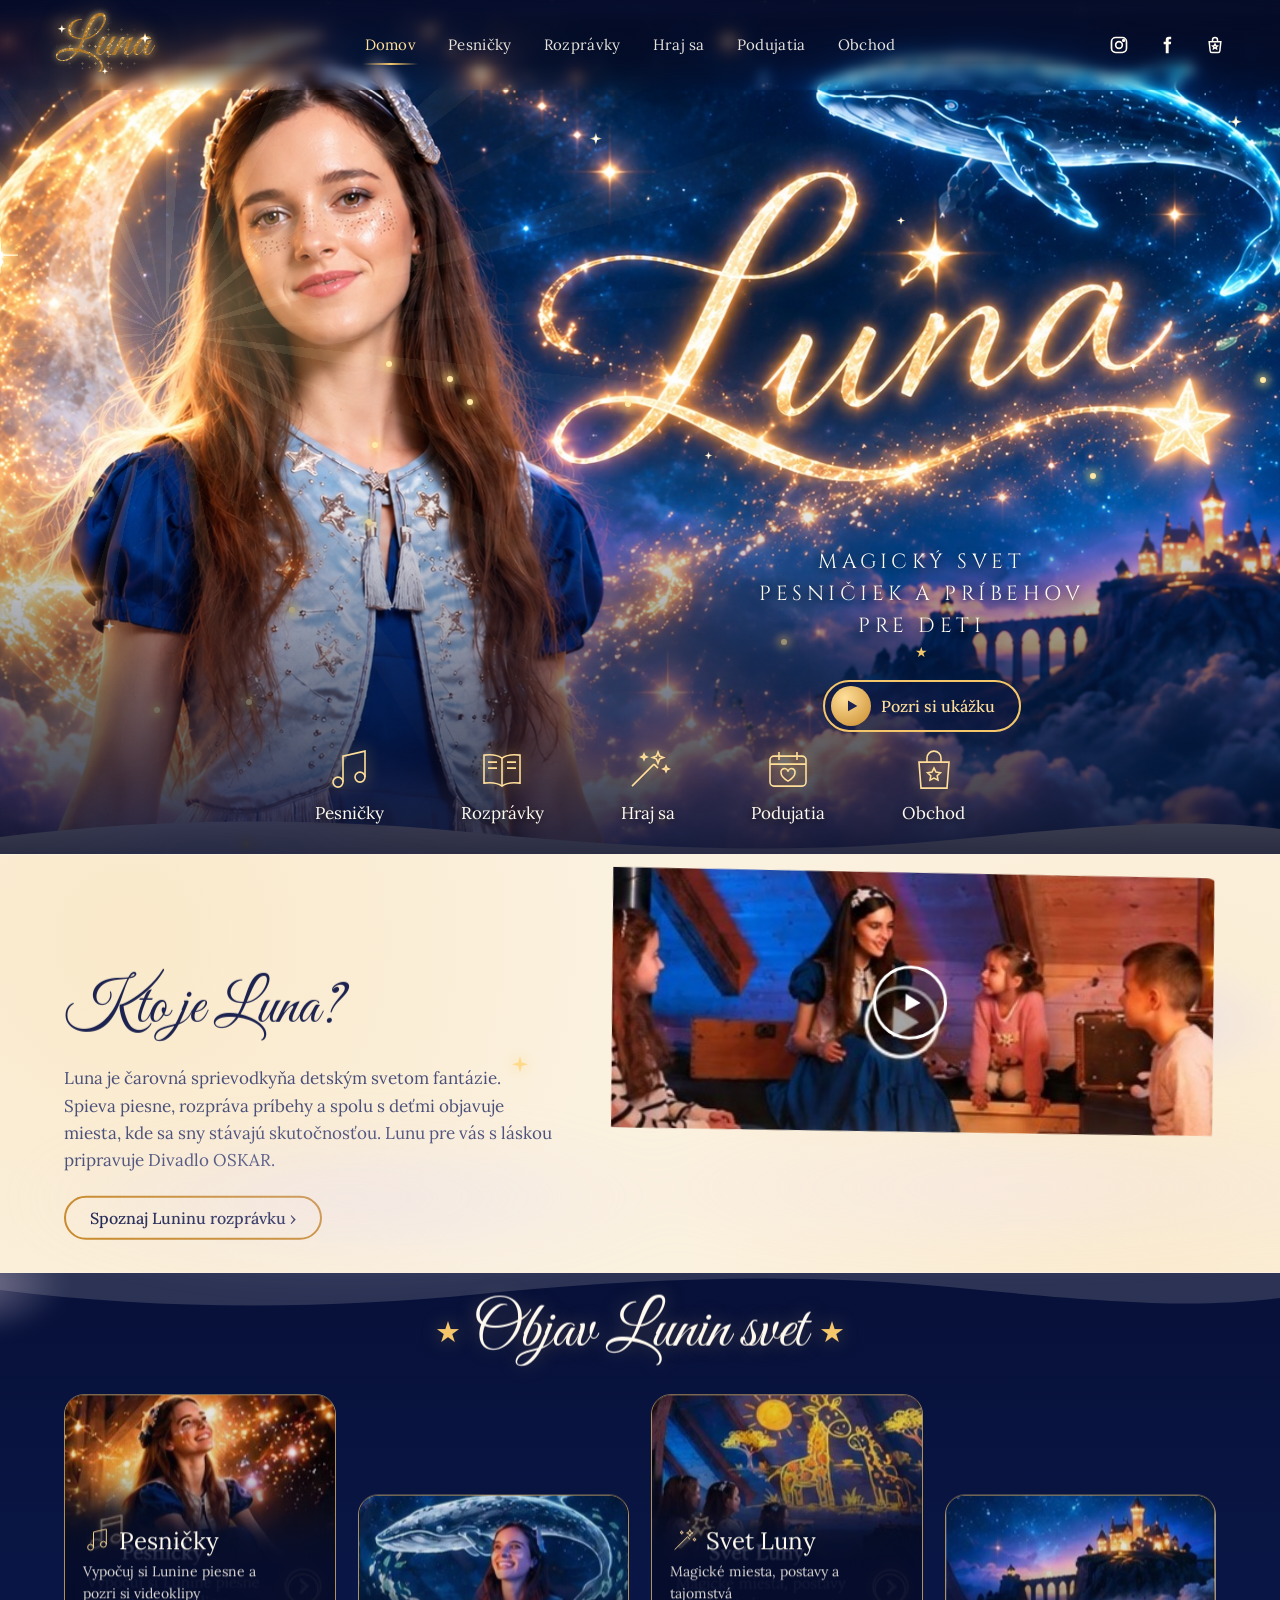
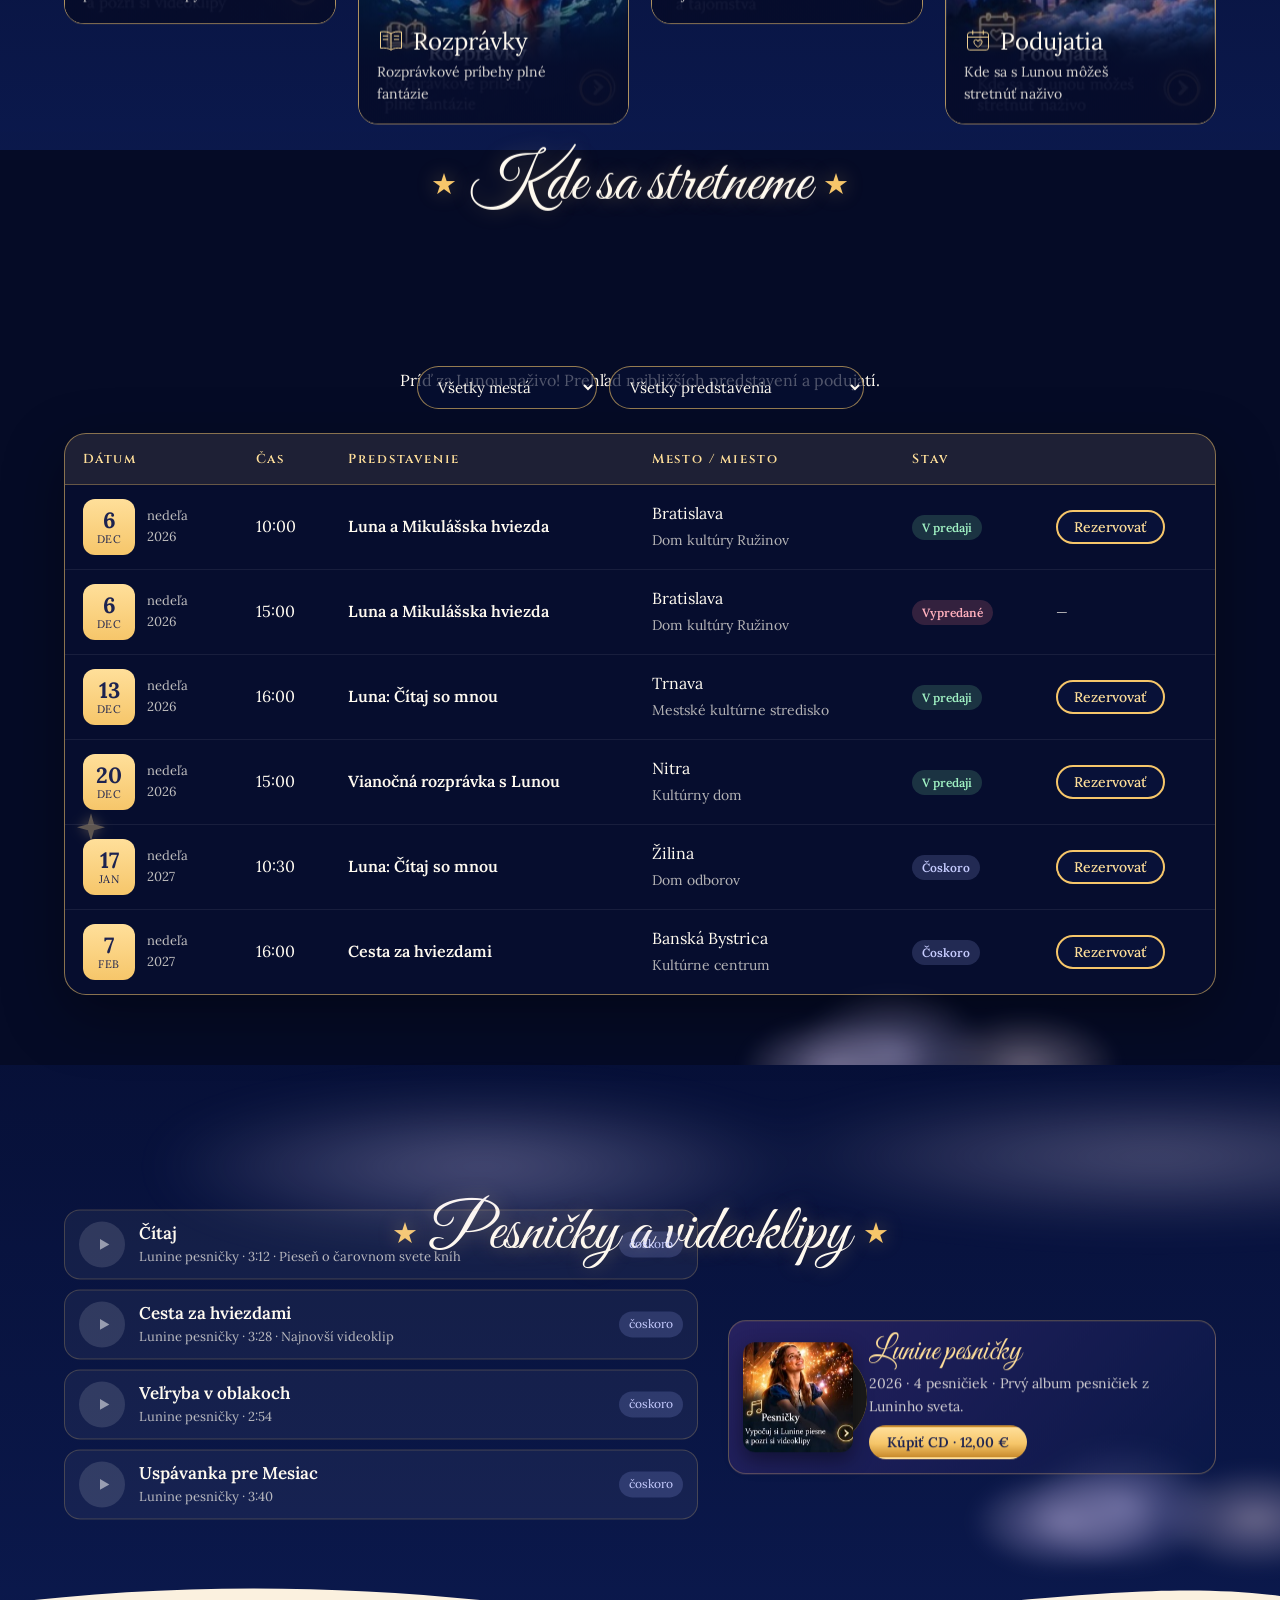
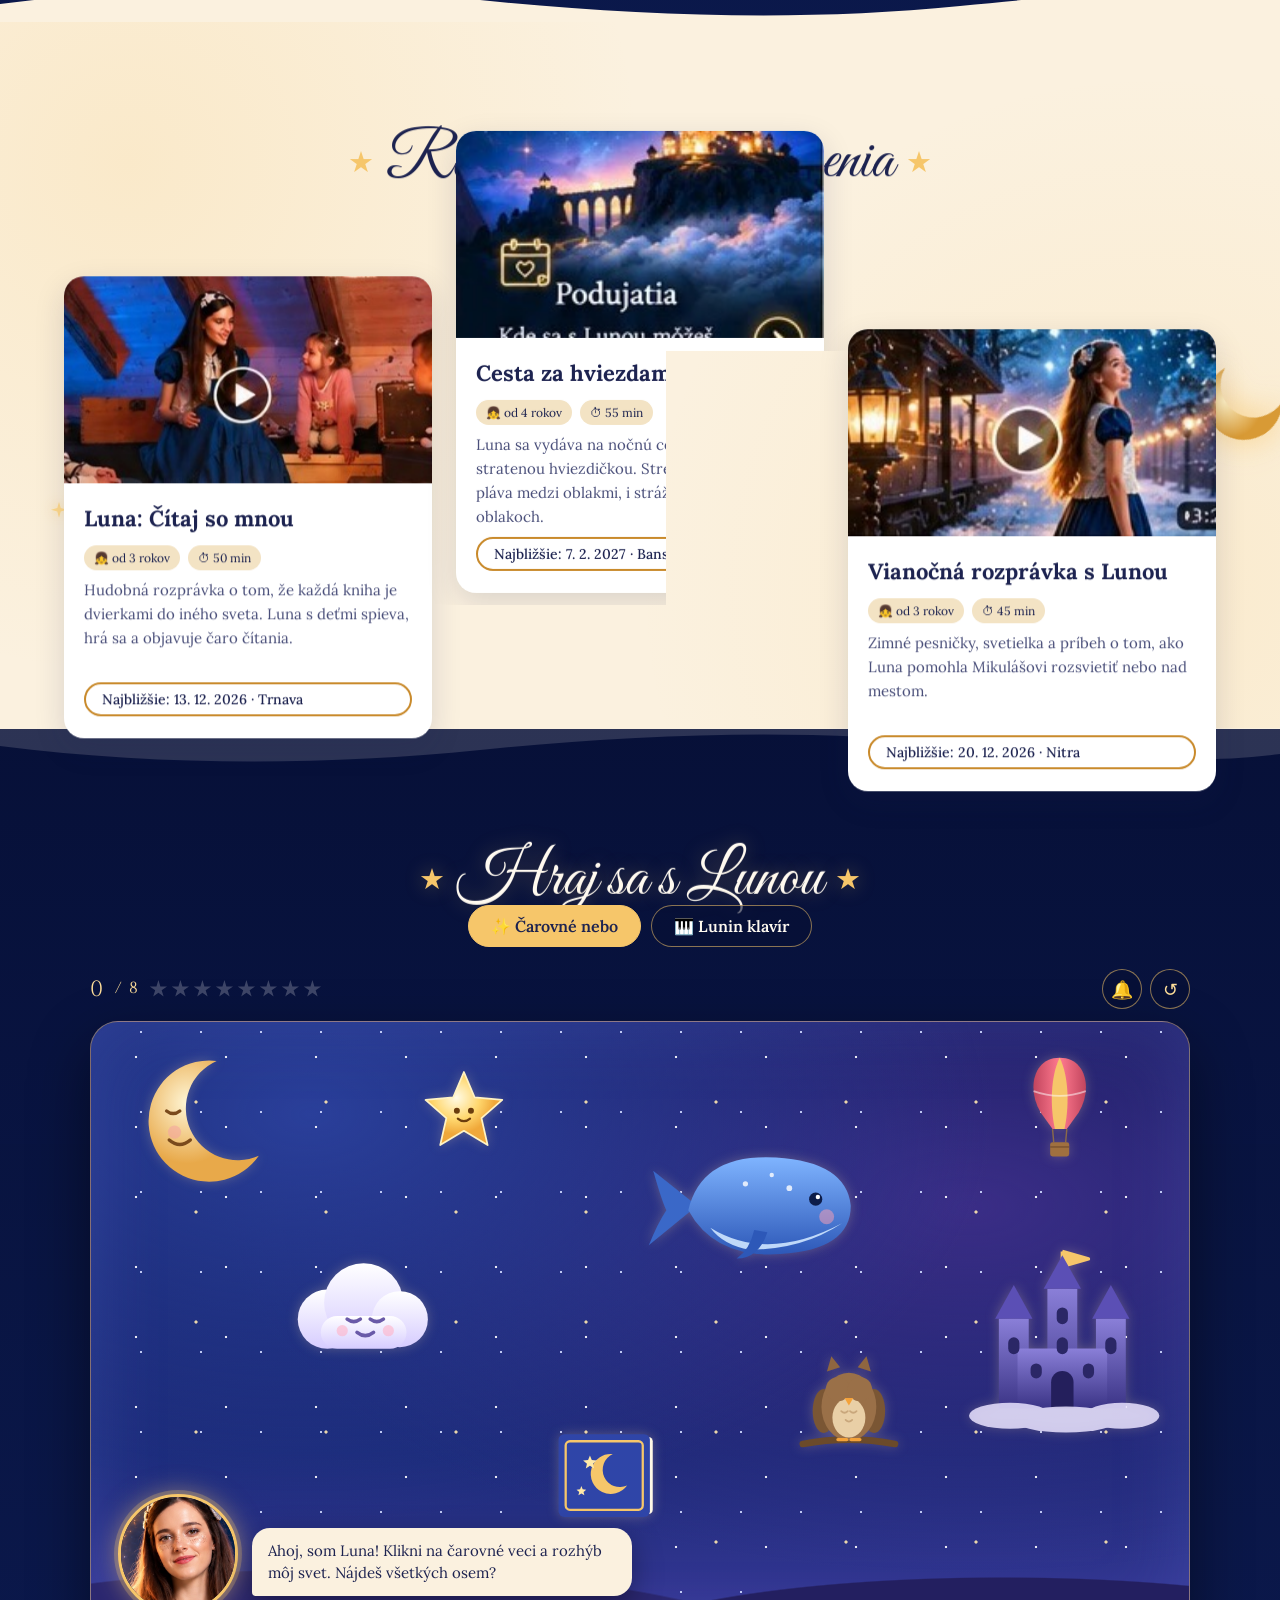
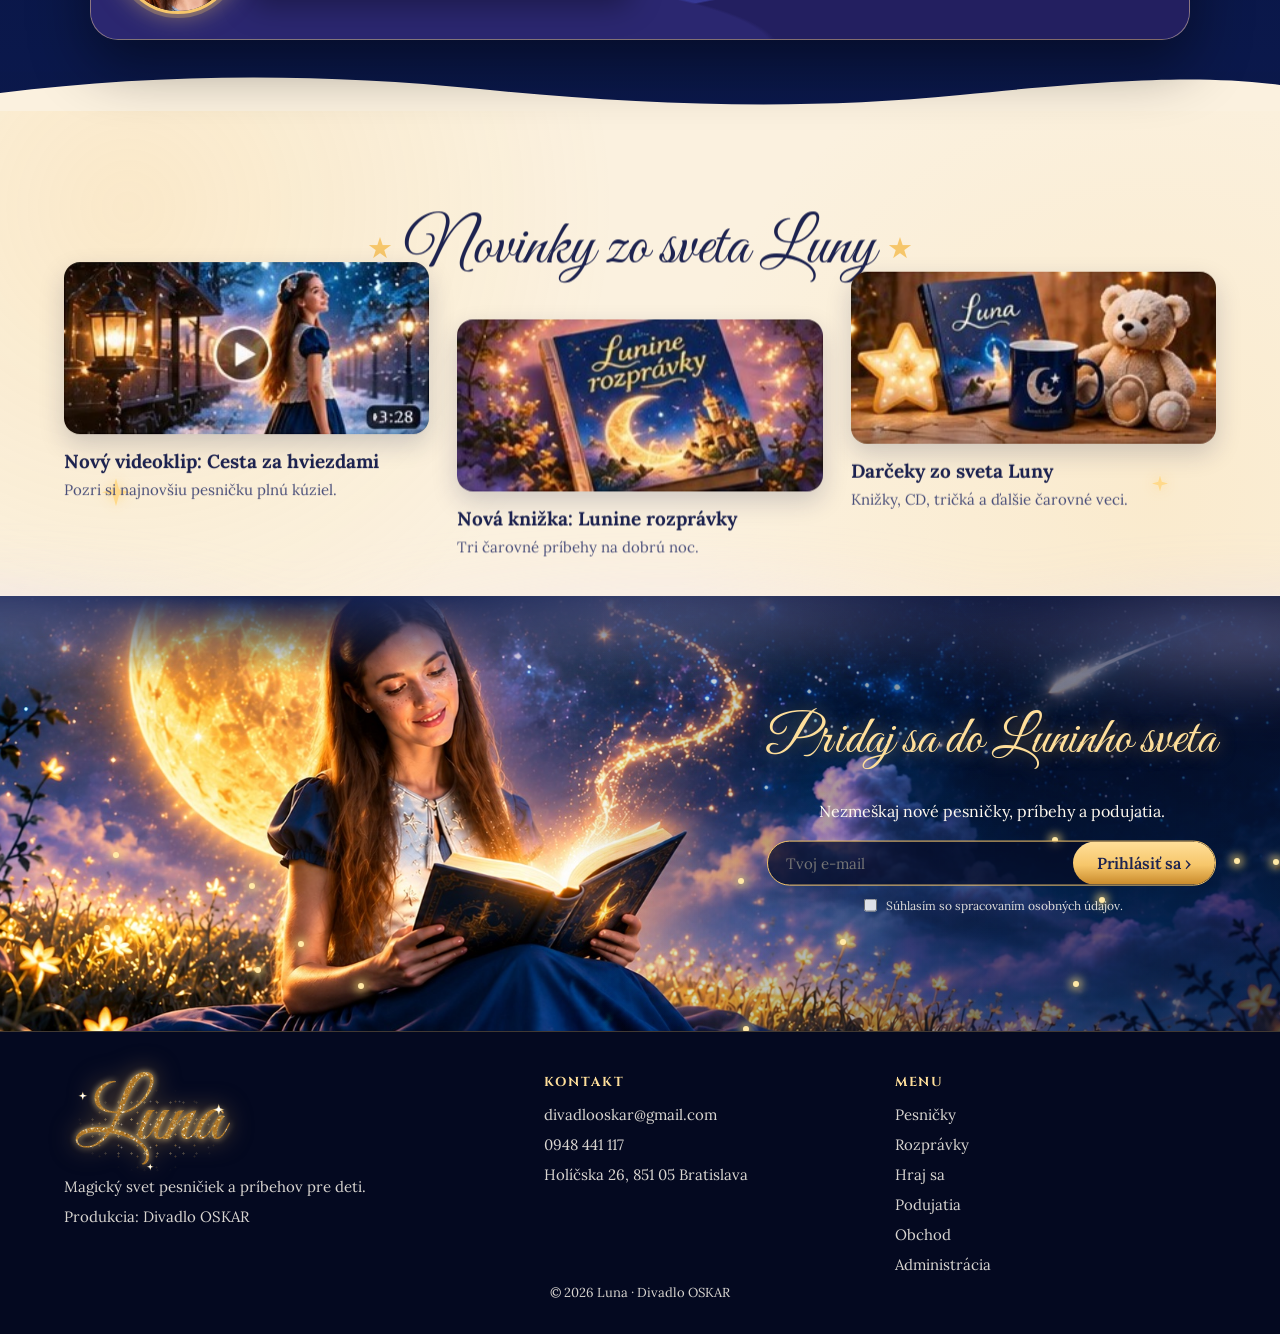
==== index.html @ b0826fc2 "Lunin klavír: druhá hra v sekcii Hraj sa - 10 farebných bielych a 7 čiernych kláves, hrá sa myšou, p" ====
<!doctype html>
<html lang="sk">
<head>
  <meta charset="utf-8">
  <meta name="viewport" content="width=device-width, initial-scale=1">
  <title>Luna – magický svet pesničiek a príbehov pre deti</title>
  <meta name="description" content="Luna – čarovná sprievodkyňa detským svetom fantázie. Pesničky, videoklipy, rozprávky, predstavenia a obchod. Produkcia Divadlo OSKAR.">
  <meta property="og:title" content="Luna – magický svet pesničiek a príbehov pre deti">
  <meta property="og:image" content="img/luna-hero.jpg">
  <link rel="icon" href="data:image/svg+xml,%3Csvg xmlns='http://www.w3.org/2000/svg' viewBox='0 0 60 60'%3E%3Cpath d='M38 6a24 24 0 1 0 16 38A20 20 0 0 1 38 6Z' fill='%23f6c66a'/%3E%3C/svg%3E">
  <link rel="preconnect" href="https://fonts.googleapis.com">
  <link rel="preconnect" href="https://fonts.gstatic.com" crossorigin>
  <link href="https://fonts.googleapis.com/css2?family=Cinzel:wght@400;600&family=Great+Vibes&family=Lora:ital,wght@0,400;0,500;0,600;1,400&display=swap" rel="stylesheet">
  <link rel="stylesheet" href="css/luna.css">
  <link rel="stylesheet" href="css/cinema.css">
  <link rel="stylesheet" href="css/game.css">
</head>
<body>
  <canvas id="sky" aria-hidden="true"></canvas>
  <div class="aurora" aria-hidden="true"></div>

  <main>
    <!-- HERO -->
    <section class="hero" id="domov">
      <div class="hero-bg" role="img" aria-label="Luna pod hviezdnou oblohou s mesiacom, veľrybou a hradom v oblakoch"></div>
      <div class="hero-sparkles" aria-hidden="true">
        <i style="left:46%;top:14%"></i><i style="left:88%;top:41%;animation-delay:.8s"></i><i style="left:70%;top:24%;animation-delay:1.4s;width:10px;height:10px"></i>
        <i style="left:8%;top:72%;animation-delay:.4s"></i><i style="left:55%;top:52%;animation-delay:2s;width:9px;height:9px"></i><i style="left:96%;top:12%;animation-delay:1.1s"></i>
      </div>
      <div class="hero-text">
        <h1 class="sr-only">Luna</h1>
        <p class="hero-sub" id="tagline">MAGICKÝ SVET<br>PESNIČIEK A PRÍBEHOV<br>PRE DETI<span class="star-sep">★</span></p>
        <button class="btn" id="trailerBtn"><span class="play"><svg viewBox="0 0 24 24"><path d="M6 4l14 8-14 8z"/></svg></span>Pozri si ukážku</button>
      </div>
      <div class="clouds" aria-hidden="true"><div class="cloud"></div><div class="cloud c2"></div></div>
      <nav class="quick-links" id="quickLinks" aria-label="Rýchle odkazy"></nav>
    </section>

    <!-- KTO JE LUNA -->
    <section class="section paper" id="o-lune">
      <div class="section-inner about">
        <div class="reveal">
          <h2>Kto je Luna?</h2>
          <p id="aboutText"></p>
          <a class="btn btn-ink" href="#predstavenia">Spoznaj Luninu rozprávku ›</a>
        </div>
        <div class="video-frame reveal d2">
          <img src="img/attic.jpg" alt="Luna rozpráva deťom príbeh na povale" loading="lazy">
          <button class="play-big" id="aboutPlay" aria-label="Prehrať video"><svg viewBox="0 0 24 24"><path d="M6 4l14 8-14 8z"/></svg></button>
        </div>
      </div>
    </section>

    <!-- OBJAV LUNIN SVET -->
    <section class="section night-band" id="svet">
      <div class="section-inner">
        <h2 class="section-title reveal"><span class="twinkle">★</span>Objav Lunin svet<span class="twinkle">★</span></h2>
        <div class="cards" id="worldCards"></div>
      </div>
    </section>

    <!-- TERMÍNY -->
    <section class="section" id="terminy">
      <div class="section-inner">
        <h2 class="section-title light reveal"><span class="twinkle">★</span>Kde sa stretneme<span class="twinkle">★</span></h2>
        <p class="lead reveal">Príď za Lunou naživo! Prehľad najbližších predstavení a podujatí.</p>
        <div class="filters reveal">
          <select id="fCity" aria-label="Filtrovať podľa mesta"><option value="">Všetky mestá</option></select>
          <select id="fShow" aria-label="Filtrovať podľa predstavenia"><option value="">Všetky predstavenia</option></select>
        </div>
        <div class="table-wrap reveal">
          <table class="events">
            <thead><tr><th>Dátum</th><th>Čas</th><th>Predstavenie</th><th>Mesto / miesto</th><th>Stav</th><th></th></tr></thead>
            <tbody id="eventsBody"></tbody>
          </table>
        </div>
      </div>
    </section>

    <!-- PESNIČKY A KLIPY -->
    <section class="section night-band" id="pesnicky">
      <div class="section-inner">
        <h2 class="section-title reveal"><span class="twinkle">★</span>Pesničky a videoklipy<span class="twinkle">★</span></h2>
        <div class="songs-layout">
          <ul class="song-list reveal" id="songList"></ul>
          <div class="albums reveal d2" id="albumList"></div>
        </div>
      </div>
    </section>

    <!-- PREDSTAVENIA / ROZPRÁVKY -->
    <section class="section paper" id="predstavenia">
      <div class="section-inner">
        <h2 class="section-title reveal"><span class="twinkle">★</span>Rozprávky a predstavenia<span class="twinkle">★</span></h2>
        <div class="shows" id="showList"></div>
      </div>
    </section>

    <!-- HRA -->
    <section class="section night-band" id="hra">
      <div class="section-inner">
        <h2 class="section-title reveal"><span class="twinkle">★</span>Hraj sa s Lunou<span class="twinkle">★</span></h2>
        <div class="game-tabs reveal" role="tablist">
          <button class="game-tab on" data-tab="game" role="tab" aria-selected="true">✨ Čarovné nebo</button>
          <button class="game-tab" data-tab="piano" role="tab" aria-selected="false">🎹 Lunin klavír</button>
        </div>
        <div class="game-panel game" id="game" role="tabpanel"></div>
        <div class="game-panel piano" id="piano" role="tabpanel" hidden></div>
      </div>
    </section>

    <!-- NOVINKY -->
    <section class="section paper" id="novinky">
      <div class="section-inner">
        <h2 class="section-title reveal"><span class="twinkle">★</span>Novinky zo sveta Luny<span class="twinkle">★</span></h2>
        <div class="news" id="newsList"></div>
      </div>
    </section>

    <!-- PRIDAJ SA -->
    <section class="join" id="pridaj-sa">
      <div class="join-bg" role="img" aria-label="Luna číta knihu pod žiarivým mesiacom"></div>
      <div class="join-box reveal">
        <h2>Pridaj sa do Luninho sveta</h2>
        <p>Nezmeškaj nové pesničky, príbehy a podujatia.</p>
        <form class="join-form" id="joinForm">
          <input type="email" required placeholder="Tvoj e-mail" aria-label="E-mail">
          <button class="btn btn-gold" type="submit">Prihlásiť sa ›</button>
        </form>
        <label class="consent"><input type="checkbox" required form="joinForm"> Súhlasím so spracovaním osobných údajov.</label>
      </div>
    </section>
  </main>

  <script src="js/store.js"></script>
  <script src="js/magic.js"></script>
  <script src="js/cinema.js"></script>
  <script src="js/game.js"></script>
  <script src="js/piano.js"></script>
  <script src="js/home.js"></script>
</body>
</html>
---- css/luna.css ----
/* ============================================================
   LUNA – magický svet pesničiek a príbehov pre deti
   Spoločné štýly (web, obchod, admin)
   ============================================================ */
:root {
  --night-1: #050b26;
  --night-2: #0b1a4a;
  --night-3: #16306e;
  --violet: #3b2a73;
  --gold: #f6c66a;
  --gold-2: #ffdf9a;
  --gold-deep: #c98a2b;
  --cream: #fbf1df;
  --cream-2: #f3e3c4;
  --ink: #1d2350;
  --ink-soft: #4a4f7a;
  --white: #fffaf0;
  --radius: 22px;
  --shadow-glow: 0 0 24px rgba(246, 198, 106, .45), 0 0 60px rgba(246, 198, 106, .18);
  --f-script: "Great Vibes", "Brush Script MT", cursive;
  --f-display: "Cinzel", Georgia, serif;
  --f-body: "Lora", Georgia, serif;
}

* { box-sizing: border-box; }
html { scroll-behavior: smooth; }
body {
  margin: 0;
  font-family: var(--f-body);
  color: var(--white);
  background: var(--night-1);
  line-height: 1.6;
  overflow-x: hidden;
}
img { max-width: 100%; display: block; }
a { color: inherit; }
button { font-family: inherit; cursor: pointer; }

/* ---------- hviezdna obloha (canvas) ---------- */
#sky {
  position: fixed; inset: 0; z-index: -2;
  background: radial-gradient(ellipse at 50% 0%, #1d2f78 0%, var(--night-2) 35%, var(--night-1) 80%);
}
.aurora {
  position: fixed; inset: -20% -10% auto; height: 70vh; z-index: -1; pointer-events: none;
  background:
    radial-gradient(40% 50% at 20% 40%, rgba(124, 92, 255, .18), transparent 70%),
    radial-gradient(35% 45% at 80% 30%, rgba(64, 180, 255, .14), transparent 70%);
  filter: blur(30px);
  animation: aurora 18s ease-in-out infinite alternate;
}
@keyframes aurora { to { transform: translate3d(4%, 6%, 0) scale(1.08); } }

/* ---------- hlavička ---------- */
.site-header {
  position: sticky; top: 0; z-index: 50;
  display: flex; align-items: center; justify-content: space-between; gap: 20px;
  padding: 12px clamp(16px, 4vw, 48px);
  background: linear-gradient(to bottom, rgba(5, 11, 38, .92), rgba(5, 11, 38, .6) 70%, transparent);
  backdrop-filter: blur(6px);
}
.logo { display: flex; align-items: center; gap: 8px; text-decoration: none; }
.logo svg { width: 52px; height: 52px; filter: drop-shadow(0 0 10px rgba(246, 198, 106, .7)); }
.logo span {
  font-family: var(--f-script); font-size: 46px; line-height: 1; color: var(--gold-2);
  text-shadow: 0 0 14px rgba(246, 198, 106, .6);
}
.main-nav { display: flex; gap: clamp(10px, 2.2vw, 34px); align-items: center; }
.main-nav a {
  text-decoration: none; font-size: 15px; letter-spacing: .02em; position: relative; padding: 6px 2px;
  opacity: .9; transition: color .3s, opacity .3s;
}
.main-nav a::after {
  content: ""; position: absolute; left: 50%; bottom: -2px; width: 0; height: 2px;
  background: linear-gradient(90deg, transparent, var(--gold), transparent);
  transition: width .35s, left .35s;
}
.main-nav a:hover, .main-nav a.active { color: var(--gold-2); opacity: 1; }
.main-nav a:hover::after, .main-nav a.active::after { width: 100%; left: 0; }
.header-icons { display: flex; gap: 14px; align-items: center; }
.header-icons a, .icon-btn {
  display: grid; place-items: center; width: 34px; height: 34px; border-radius: 50%;
  background: none; border: 0; color: var(--white); transition: transform .3s, color .3s;
}
.header-icons a:hover, .icon-btn:hover { color: var(--gold-2); transform: translateY(-2px) rotate(-6deg); }
.header-icons svg, .icon-btn svg { width: 20px; height: 20px; }
.cart-btn { position: relative; }
.cart-count {
  position: absolute; top: -4px; right: -6px; min-width: 18px; height: 18px; padding: 0 5px;
  border-radius: 9px; background: var(--gold); color: var(--ink); font: 700 11px/18px var(--f-body);
  text-align: center;
}
.menu-toggle { display: none; }

@media (max-width: 960px) {
  .menu-toggle { display: grid; }
  .main-nav {
    position: fixed; inset: 0 0 0 auto; width: min(320px, 85vw); flex-direction: column;
    justify-content: center; gap: 22px; background: rgba(8, 16, 52, .97);
    transform: translateX(105%); transition: transform .45s cubic-bezier(.2, .8, .2, 1);
    box-shadow: -20px 0 60px rgba(0, 0, 0, .5);
  }
  .main-nav a { font-size: 22px; font-family: var(--f-script); font-size: 34px; }
  body.nav-open .main-nav { transform: none; }
  .header-icons .social { display: none; }
}

/* ---------- tlačidlá ---------- */
.btn {
  display: inline-flex; align-items: center; gap: 10px; padding: 10px 24px;
  border-radius: 999px; border: 2px solid var(--gold); color: var(--gold-2);
  background: rgba(12, 22, 64, .55); font: 500 16px var(--f-body); text-decoration: none;
  box-shadow: 0 0 0 rgba(246, 198, 106, 0); transition: box-shadow .35s, transform .35s, background .35s;
}
.btn:hover { box-shadow: var(--shadow-glow); transform: translateY(-2px); background: rgba(246, 198, 106, .12); }
.btn-gold {
  background: linear-gradient(180deg, var(--gold-2), var(--gold) 55%, var(--gold-deep));
  color: var(--ink); border-color: transparent; font-weight: 600;
}
.btn-gold:hover { background: linear-gradient(180deg, #fff0c4, var(--gold-2) 55%, var(--gold)); }
.btn-ink { border-color: var(--gold-deep); color: var(--ink); background: transparent; }
.btn-ink:hover { background: rgba(201, 138, 43, .1); }
.btn .play {
  display: grid; place-items: center; width: 40px; height: 40px; margin: -6px 0 -6px -18px;
  border-radius: 50%; background: radial-gradient(circle at 35% 30%, var(--gold-2), var(--gold-deep));
  animation: pulse 2.4s ease-in-out infinite;
}
.btn .play svg { width: 16px; height: 16px; fill: var(--ink); margin-left: 3px; }
@keyframes pulse {
  0%, 100% { box-shadow: 0 0 0 0 rgba(246, 198, 106, .6); }
  50% { box-shadow: 0 0 0 12px rgba(246, 198, 106, 0); }
}

/* ---------- HERO (hlavný vizuál Luny) ---------- */
.hero {
  position: relative; margin-top: -76px; overflow: hidden;
  height: min(100vh, 56.3vw + 120px); min-height: 560px;
}
.hero-bg {
  position: absolute; inset: 0; background: url(../img/luna-hero.jpg) center top/cover no-repeat;
}
@keyframes kenburns { to { transform: scale(1.07) translate(-1%, 1%); } }
.hero::after { /* jemné stmavenie dole, plynulý prechod do stránky */
  content: ""; position: absolute; inset: auto 0 0; height: 45%; pointer-events: none; z-index: 1;
  background: linear-gradient(to bottom, transparent, rgba(5, 11, 38, .55) 60%, rgba(5, 11, 38, .85));
}
.hero-sparkles { position: absolute; inset: 0; z-index: 1; pointer-events: none; }
.hero-sparkles i {
  position: absolute; width: 14px; height: 14px; background: radial-gradient(circle, #fff 0 15%, #ffe3a0 30%, transparent 70%);
  clip-path: polygon(50% 0, 60% 40%, 100% 50%, 60% 60%, 50% 100%, 40% 60%, 0 50%, 40% 40%);
  animation: twinkle 2.6s ease-in-out infinite;
}
.sr-only { position: absolute; width: 1px; height: 1px; overflow: hidden; clip: rect(0 0 0 0); white-space: nowrap; }
.hero-text {
  position: absolute; z-index: 2; right: 4%; width: 48%; top: 60%; text-align: center;
}
.hero-sub {
  font-family: var(--f-display); letter-spacing: .22em; font-size: clamp(14px, 1.6vw, 22px);
  line-height: 1.55; margin: 0 0 16px; text-shadow: 0 2px 12px rgba(0, 0, 0, .9), 0 0 30px rgba(5, 11, 38, .9);
}
.hero-sub .star-sep { color: var(--gold); display: block; font-size: 14px; letter-spacing: 0; }
@keyframes shimmer { to { background-position: -250% 0; } }
@keyframes floaty { 50% { transform: translateY(-14px); } }
@keyframes drift { 50% { transform: translateX(8%); } }
.clouds { position: absolute; left: 0; right: 0; bottom: 0; height: 200px; pointer-events: none; z-index: 1; }
.cloud {
  position: absolute; bottom: -40px; height: 160px; width: 60%;
  background:
    radial-gradient(closest-side, rgba(210, 190, 255, .45), transparent) 0 40px/45% 120px no-repeat,
    radial-gradient(closest-side, rgba(190, 170, 250, .4), transparent) 30% 10px/45% 150px no-repeat,
    radial-gradient(closest-side, rgba(255, 220, 240, .3), transparent) 70% 30px/50% 130px no-repeat;
  filter: blur(10px); animation: drift 40s linear infinite;
}
.cloud.c2 { left: 40%; animation-duration: 55s; animation-direction: reverse; opacity: .8; }
.quick-links {
  position: absolute; z-index: 3; left: 0; right: 0; bottom: 46px;
  display: flex; justify-content: center; gap: clamp(18px, 6vw, 80px); flex-wrap: wrap;
}
.quick-links a {
  display: flex; flex-direction: column; align-items: center; gap: 6px; text-decoration: none;
  font-size: 17px; text-shadow: 0 2px 8px rgba(0, 0, 0, .8); transition: transform .35s, color .3s;
}
.quick-links svg {
  width: 48px; height: 48px; stroke: var(--gold-2); fill: none; stroke-width: 1.6;
  filter: drop-shadow(0 0 8px rgba(246, 198, 106, .8));
}
.quick-links a:hover { transform: translateY(-8px) scale(1.05); color: var(--gold-2); }
.quick-links a:hover svg { animation: wiggle .6s ease; }
@keyframes wiggle { 25% { transform: rotate(-12deg); } 75% { transform: rotate(10deg); } }

@media (max-width: 860px) {
  .hero { height: auto; min-height: 0; padding-top: 64px; margin-top: -64px; }
  .hero-bg { position: relative; inset: -90px 0; aspect-ratio: 1672/941; background-position: center; }
  .hero::after { display: none; }
  .hero-text { position: relative; inset: auto; width: auto; padding: 22px 16px 10px; }
  .quick-links { position: relative; bottom: auto; padding: 16px 16px 50px; gap: 18px 26px; }
  .quick-links a { font-size: 15px; }
  .quick-links svg { width: 40px; height: 40px; }
  .clouds { height: 120px; }
}

/* ---------- vlnité sekcie ---------- */
.section { position: relative; padding: 70px clamp(16px, 5vw, 64px); }
.section-inner { max-width: 1180px; margin: 0 auto; }
.paper { background: var(--cream); color: var(--ink); }
.paper::before, .paper::after {
  content: ""; position: absolute; left: 0; right: 0; height: 40px; background: var(--cream);
  -webkit-mask: url("data:image/svg+xml,%3Csvg xmlns='http://www.w3.org/2000/svg' viewBox='0 0 1200 40' preserveAspectRatio='none'%3E%3Cpath d='M0 40V22C150 2 300 2 450 18s300 22 450 6 225-20 300-10v4H1200V40Z'/%3E%3C/svg%3E") 0 0/100% 100%;
  mask: url("data:image/svg+xml,%3Csvg xmlns='http://www.w3.org/2000/svg' viewBox='0 0 1200 40' preserveAspectRatio='none'%3E%3Cpath d='M0 40V22C150 2 300 2 450 18s300 22 450 6 225-20 300-10v4H1200V40Z'/%3E%3C/svg%3E") 0 0/100% 100%;
}
.paper::before { top: -39px; }
.paper::after { bottom: -39px; transform: scaleY(-1); }
.paper { background-image: radial-gradient(circle at 10% 20%, rgba(246, 198, 106, .18), transparent 40%), radial-gradient(circle at 90% 80%, rgba(246, 198, 106, .15), transparent 40%); background-color: var(--cream); }
.night-band { background: linear-gradient(180deg, rgba(8, 18, 60, .85), rgba(12, 26, 80, .9)); }

.section-title {
  font-family: var(--f-script); font-weight: 400; text-align: center; margin: 0 0 36px;
  font-size: clamp(42px, 5.4vw, 64px); line-height: 1.1;
}
.section-title .twinkle { font-size: .45em; color: var(--gold); vertical-align: middle; margin: 0 12px; display: inline-block; animation: twinkle 2s ease-in-out infinite; }
.section-title .twinkle:last-child { animation-delay: 1s; }
@keyframes twinkle { 50% { opacity: .35; transform: scale(.7) rotate(30deg); } }
.paper .section-title { color: var(--ink); }
.night-band .section-title, .section-title.light { color: var(--white); text-shadow: 0 0 20px rgba(246, 198, 106, .35); }
.lead { text-align: center; max-width: 640px; margin: -20px auto 34px; opacity: .85; }

/* Kto je Luna */
.about { display: grid; grid-template-columns: 1fr 1.25fr; gap: 48px; align-items: center; }
.about h2 { font-family: var(--f-script); font-weight: 400; font-size: clamp(44px, 5vw, 60px); margin: 0 0 8px; color: var(--ink); }
.about p { margin: 0 0 22px; color: var(--ink-soft); font-size: 17px; }
.video-frame {
  position: relative; border-radius: 14px; overflow: hidden; aspect-ratio: 16/7;
  box-shadow: 0 20px 50px rgba(29, 35, 80, .35); transform: rotate(-.6deg);
  clip-path: polygon(1% 3%, 99% 0, 100% 96%, 2% 100%);
}
.video-frame img { width: 100%; height: 100%; object-fit: cover; transition: transform .8s; }
.video-frame:hover img { transform: scale(1.05); }
.play-big {
  position: absolute; inset: 0; margin: auto; width: 74px; height: 74px; border-radius: 50%;
  border: 3px solid #fff; background: rgba(0, 0, 0, .35); display: grid; place-items: center;
  transition: transform .3s, background .3s;
}
.play-big svg { width: 26px; height: 26px; fill: #fff; margin-left: 4px; }
.play-big:hover { transform: scale(1.12); background: rgba(246, 198, 106, .6); }
@media (max-width: 860px) { .about { grid-template-columns: 1fr; text-align: center; } }

/* Objav Lunin svet – karty */
.cards { display: grid; grid-template-columns: repeat(4, 1fr); gap: 22px; }
.world-card {
  position: relative; border-radius: 20px; overflow: hidden; min-height: 230px; text-decoration: none;
  border: 1.5px solid rgba(246, 198, 106, .7); box-shadow: 0 0 0 rgba(246, 198, 106, 0);
  transition: transform .45s cubic-bezier(.2, .8, .2, 1), box-shadow .45s;
  display: flex; flex-direction: column; justify-content: flex-end;
}
.world-card .bg { position: absolute; inset: 0; background-size: cover; background-position: center; transition: transform 1s; }
.world-card::after { content: ""; position: absolute; inset: 0; background: linear-gradient(to top, rgba(6, 12, 44, .95) 25%, rgba(6, 12, 44, .1) 70%); }
.world-card .body { position: relative; z-index: 1; padding: 16px 18px 18px; }
.world-card h3 { margin: 0; font: 400 24px var(--f-body); display: flex; align-items: center; gap: 8px; }
.world-card h3 svg { width: 28px; height: 28px; stroke: var(--gold-2); fill: none; stroke-width: 1.6; }
.world-card p { margin: 4px 0 0; font-size: 14px; opacity: .85; padding-right: 44px; }
.world-card .arrow {
  position: absolute; right: 16px; bottom: 18px; width: 32px; height: 32px; border-radius: 50%;
  border: 2px solid var(--gold); display: grid; place-items: center; color: var(--gold-2); transition: transform .3s;
}
.world-card:hover { transform: translateY(-10px) rotate(-.5deg); box-shadow: var(--shadow-glow); }
.world-card:hover .bg { transform: scale(1.1); }
.world-card:hover .arrow { transform: translateX(4px); }
@media (max-width: 980px) { .cards { grid-template-columns: repeat(2, 1fr); } }
@media (max-width: 520px) { .cards { grid-template-columns: 1fr; } }

/* ---------- TERMÍNY – tabuľka ---------- */
.filters { display: flex; flex-wrap: wrap; gap: 12px; justify-content: center; margin-bottom: 24px; }
.filters select, .filters input {
  padding: 10px 16px; border-radius: 999px; border: 1.5px solid rgba(246, 198, 106, .6);
  background: rgba(8, 16, 52, .7); color: var(--white); font: 15px var(--f-body); min-width: 180px;
}
.table-wrap {
  border-radius: var(--radius); overflow: hidden; border: 1.5px solid rgba(246, 198, 106, .55);
  background: rgba(8, 16, 52, .65); box-shadow: 0 20px 60px rgba(0, 0, 0, .35);
}
table.events { width: 100%; border-collapse: collapse; font-size: 16px; }
.events th {
  text-align: left; padding: 16px 18px; font: 600 13px var(--f-display); letter-spacing: .14em;
  color: var(--gold-2); background: rgba(246, 198, 106, .1); border-bottom: 1px solid rgba(246, 198, 106, .4);
}
.events td { padding: 14px 18px; border-bottom: 1px solid rgba(255, 255, 255, .07); vertical-align: middle; }
.events tbody tr { transition: background .3s; }
.events tbody tr:hover { background: rgba(246, 198, 106, .08); }
.events tbody tr:last-child td { border-bottom: 0; }
.date-badge { display: flex; align-items: center; gap: 12px; }
.date-badge .day {
  width: 52px; height: 56px; border-radius: 12px; display: flex; flex-direction: column; align-items: center; justify-content: center;
  background: linear-gradient(180deg, var(--gold-2), var(--gold)); color: var(--ink); line-height: 1; flex-shrink: 0;
}
.date-badge .day b { font-size: 22px; }
.date-badge .day small { font-size: 11px; text-transform: uppercase; letter-spacing: .05em; margin-top: 3px; }
.date-badge .wd { font-size: 13px; opacity: .75; }
.show-name { font-weight: 600; }
.muted { opacity: .7; font-size: 14px; }
.status { display: inline-block; padding: 3px 10px; border-radius: 999px; font-size: 12px; font-weight: 600; }
.status.predaj { background: rgba(120, 220, 160, .18); color: #9ff0c2; }
.status.vypredane { background: rgba(255, 120, 140, .18); color: #ffb0bd; }
.status.coskoro { background: rgba(160, 170, 255, .18); color: #c7cdff; }
.btn-small { padding: 6px 16px; font-size: 14px; }
.empty { text-align: center; padding: 40px; opacity: .75; }
@media (max-width: 760px) {
  table.events thead { display: none; }
  table.events, .events tbody, .events tr, .events td { display: block; width: 100%; }
  .events tr { padding: 14px 16px; border-bottom: 1px solid rgba(246, 198, 106, .2); }
  .events td { padding: 4px 0; border: 0; }
  .events td[data-l]::before { content: attr(data-l) ": "; opacity: .6; font-size: 13px; }
  .events td.c-date::before, .events td.c-btn::before { content: none; }
  .events td.c-btn { margin-top: 8px; }
}

/* ---------- Pesničky & klipy ---------- */
.songs-layout { display: grid; grid-template-columns: 1.3fr 1fr; gap: 30px; align-items: start; }
.song-list { list-style: none; margin: 0; padding: 0; display: grid; gap: 10px; }
.song {
  display: grid; grid-template-columns: 46px 1fr auto; gap: 14px; align-items: center;
  padding: 10px 14px; border-radius: 16px; background: rgba(255, 255, 255, .05);
  border: 1px solid rgba(246, 198, 106, .22); transition: background .3s, transform .3s;
}
.song:hover { background: rgba(246, 198, 106, .1); transform: translateX(6px); }
.song .num {
  width: 46px; height: 46px; border-radius: 50%; display: grid; place-items: center; border: 0;
  background: radial-gradient(circle at 35% 30%, var(--gold-2), var(--gold-deep)); color: var(--ink);
}
.song .num svg { width: 16px; height: 16px; fill: var(--ink); margin-left: 3px; }
.song .num[disabled] { background: rgba(255, 255, 255, .12); cursor: default; }
.song .num[disabled] svg { fill: rgba(255, 255, 255, .5); }
.song h4 { margin: 0; font-size: 17px; font-weight: 600; }
.song .meta { font-size: 13px; opacity: .7; }
.song .links { display: flex; gap: 8px; }
.song .links a {
  width: 34px; height: 34px; border-radius: 50%; display: grid; place-items: center;
  background: rgba(255, 255, 255, .08); transition: background .3s, transform .3s;
}
.song .links a:hover { background: var(--gold); color: var(--ink); transform: rotate(-10deg) scale(1.1); }
.song .links svg { width: 16px; height: 16px; }
.badge-soon { font-size: 12px; padding: 3px 10px; border-radius: 999px; background: rgba(160, 170, 255, .18); color: #c7cdff; }

.albums { display: grid; gap: 18px; }
.album {
  display: grid; grid-template-columns: 110px 1fr; gap: 16px; align-items: center; padding: 14px;
  border-radius: 18px; background: linear-gradient(135deg, rgba(59, 42, 115, .6), rgba(11, 26, 74, .6));
  border: 1px solid rgba(246, 198, 106, .35);
}
.album .cover { position: relative; width: 110px; height: 110px; }
.album .cover img { width: 100%; height: 100%; object-fit: cover; border-radius: 12px; position: relative; z-index: 1; box-shadow: 0 8px 20px rgba(0, 0, 0, .4); }
.album .cover::after {
  content: ""; position: absolute; top: 6px; right: -14px; width: 98px; height: 98px; border-radius: 50%;
  background: repeating-radial-gradient(circle, #111 0 2px, #222 2px 4px); box-shadow: inset 0 0 0 36px #1a1a1a, inset 0 0 0 40px var(--gold);
  transition: right .5s; animation: spin 4s linear infinite; animation-play-state: paused;
}
.album:hover .cover::after { right: -34px; animation-play-state: running; }
@keyframes spin { to { transform: rotate(360deg); } }
.album h4 { margin: 0 0 2px; font-family: var(--f-script); font-weight: 400; font-size: 32px; color: var(--gold-2); line-height: 1.1; }
.album p { margin: 0 0 8px; font-size: 14px; opacity: .8; }
.album .links { display: flex; gap: 8px; flex-wrap: wrap; }
@media (max-width: 900px) { .songs-layout { grid-template-columns: 1fr; } }

/* ---------- Predstavenia ---------- */
.shows { display: grid; grid-template-columns: repeat(auto-fit, minmax(260px, 1fr)); gap: 24px; }
.show-card {
  background: #fff; border-radius: 20px; overflow: hidden; color: var(--ink);
  box-shadow: 0 10px 30px rgba(29, 35, 80, .15); transition: transform .4s, box-shadow .4s;
  display: flex; flex-direction: column;
}
.show-card:hover { transform: translateY(-8px); box-shadow: 0 24px 50px rgba(29, 35, 80, .25); }
.show-card .img { aspect-ratio: 16/9; background-size: cover; background-position: center; }
.show-card .body { padding: 18px 20px 22px; display: flex; flex-direction: column; gap: 8px; flex: 1; }
.show-card h3 { margin: 0; font-size: 22px; }
.show-card p { margin: 0; color: var(--ink-soft); font-size: 15px; flex: 1; }
.chips { display: flex; gap: 8px; flex-wrap: wrap; }
.chip { font-size: 12px; padding: 3px 10px; border-radius: 999px; background: var(--cream-2); color: var(--ink); }

/* ---------- Novinky ---------- */
.news { display: grid; grid-template-columns: repeat(3, 1fr); gap: 28px; }
.news-item { text-decoration: none; color: var(--ink); }
.news-item .img { position: relative; border-radius: 16px; overflow: hidden; aspect-ratio: 281/132; box-shadow: 0 10px 26px rgba(29, 35, 80, .2); }
.news-item .img img { width: 100%; height: 100%; object-fit: cover; transition: transform .8s; }
.news-item:hover .img img { transform: scale(1.08); }
.news-item h3 { margin: 12px 0 2px; font-size: 19px; }
.news-item p { margin: 0; color: var(--ink-soft); font-size: 15px; }
@media (max-width: 860px) { .news { grid-template-columns: 1fr; } }

/* ---------- Pridaj sa (newsletter) + pätička ---------- */
.join {
  position: relative; min-height: max(380px, 34vw); display: flex; align-items: center; justify-content: flex-end;
  padding: 60px clamp(16px, 5vw, 80px); overflow: hidden; background: #050b26;
}
.join-bg { /* pätka: Luna číta pod žiarivým mesiacom */
  position: absolute; inset: -60px 0; background: url(../img/luna-footer.jpg) center 55%/cover no-repeat;
  animation: kenburns 26s ease-in-out infinite alternate;
}
.join::before {
  content: ""; position: absolute; inset: 0; z-index: 1;
  background: linear-gradient(90deg, transparent 45%, rgba(5, 11, 38, .5) 75%, rgba(5, 11, 38, .7)),
              linear-gradient(to bottom, #0b1a4a 0, transparent 18%);
}
@media (max-width: 760px) {
  .join { flex-direction: column; justify-content: flex-end; min-height: 0; padding: 0 16px 40px; }
  .join-bg { position: relative; inset: auto; width: calc(100% + 32px); aspect-ratio: 2172/724; margin: 0 -16px 10px; background-position: 30% center; animation: none; }
  .join::before { display: none; }
}
.join-box { position: relative; z-index: 2; text-align: center; max-width: 460px; }
.join-box h2 { font-family: var(--f-script); font-weight: 400; font-size: clamp(40px, 5vw, 54px); margin: 0; color: var(--gold-2); text-shadow: 0 0 18px rgba(246, 198, 106, .5); }
.join-form { display: flex; margin: 16px 0 10px; border-radius: 999px; overflow: hidden; border: 1.5px solid var(--gold); background: rgba(5, 11, 38, .75); }
.join-form input { flex: 1; min-width: 0; border: 0; background: transparent; color: var(--white); padding: 12px 18px; font: 15px var(--f-body); }
.join-form input:focus { outline: none; }
.join-form .btn-gold { border-radius: 999px; border: 0; }
.consent { font-size: 12px; opacity: .85; display: flex; gap: 6px; align-items: center; justify-content: center; }
.firefly {
  position: absolute; width: 6px; height: 6px; border-radius: 50%; background: #ffe9a6;
  box-shadow: 0 0 10px 3px rgba(255, 220, 120, .8); pointer-events: none; z-index: 1;
  animation: firefly linear infinite;
}
@keyframes firefly {
  0% { transform: translate(0, 0); opacity: 0; }
  10%, 90% { opacity: 1; }
  50% { transform: translate(40px, -60px); }
  100% { transform: translate(-20px, -120px); opacity: 0; }
}

.site-footer {
  background: #040920; padding: 40px clamp(16px, 5vw, 64px) 24px; font-size: 15px;
  border-top: 1px solid rgba(246, 198, 106, .25);
}
.footer-grid { max-width: 1180px; margin: 0 auto; display: grid; grid-template-columns: 1.4fr 1fr 1fr; gap: 30px; }
.site-footer h4 { font-family: var(--f-display); letter-spacing: .14em; font-size: 13px; color: var(--gold-2); margin: 0 0 10px; }
.site-footer p, .site-footer li { margin: 0 0 6px; opacity: .85; }
.site-footer ul { list-style: none; margin: 0; padding: 0; }
.site-footer a { text-decoration: none; }
.site-footer a:hover { color: var(--gold-2); }
.copyright { text-align: center; opacity: .55; font-size: 13px; margin-top: 30px; }
@media (max-width: 760px) { .footer-grid { grid-template-columns: 1fr; } }

/* ---------- modal (video, košík) ---------- */
.modal {
  position: fixed; inset: 0; z-index: 100; display: none; place-items: center; padding: 16px;
  background: rgba(2, 5, 20, .82); backdrop-filter: blur(6px);
}
.modal.open { display: grid; animation: fadeIn .3s; }
.modal-box { position: relative; width: min(960px, 100%); }
.modal-box iframe { width: 100%; aspect-ratio: 16/9; border: 0; border-radius: 14px; box-shadow: var(--shadow-glow); }
.modal-close {
  position: absolute; top: -48px; right: 0; width: 40px; height: 40px; border-radius: 50%;
  border: 2px solid var(--gold); background: var(--night-2); color: var(--gold-2); font-size: 22px;
}
@keyframes fadeIn { from { opacity: 0; } }

/* ---------- objavovanie z hmly a zlatého prášku ---------- */
.reveal {
  opacity: 0; scale: .93; filter: blur(16px) brightness(1.7) sepia(.5);
  transition: opacity 1.4s ease, scale 1.6s cubic-bezier(.2, .8, .2, 1), filter 1.8s ease;
}
.reveal.in { opacity: 1; scale: 1; filter: none; }
.reveal.d1 { transition-delay: .15s; } .reveal.d2 { transition-delay: .3s; } .reveal.d3 { transition-delay: .45s; }
.dust {
  position: fixed; pointer-events: none; z-index: 60; width: 6px; height: 6px; border-radius: 50%;
  background: radial-gradient(circle, #fff 0 25%, #ffd98a 45%, transparent 70%);
  box-shadow: 0 0 8px 2px rgba(255, 210, 120, .7);
  animation: dust var(--t, 1.6s) ease-out forwards;
}
@keyframes dust {
  0% { opacity: 0; transform: translate(0, 0) scale(.4); }
  15% { opacity: 1; }
  100% { opacity: 0; transform: translate(var(--dx), var(--dy)) scale(1.3); }
}

/* úvodné zjavenie stránky */
html.veiled main, html.veiled .site-header, html.veiled .site-footer {
  opacity: 0; filter: blur(10px) brightness(1.2); scale: 1.02;
}
main, .site-header, .site-footer { transition: opacity 1.8s ease, filter 2.2s ease, scale 2.4s cubic-bezier(.2, .8, .2, 1); }
#intro { position: fixed; inset: 0; z-index: 500; pointer-events: auto; cursor: pointer; }
#intro canvas { position: absolute; inset: 0; width: 100%; height: 100%; }
#intro .fog {
  position: absolute; inset: -30%; pointer-events: none;
  background:
    radial-gradient(30% 25% at 30% 40%, rgba(220, 210, 255, .55), transparent 70%),
    radial-gradient(35% 30% at 70% 55%, rgba(200, 190, 250, .5), transparent 70%),
    radial-gradient(40% 30% at 50% 80%, rgba(255, 230, 245, .4), transparent 70%),
    radial-gradient(30% 30% at 55% 25%, rgba(190, 200, 255, .45), transparent 70%);
  filter: blur(30px); transition: opacity 2.2s ease, transform 2.6s ease;
  animation: fogswirl 6s ease-in-out infinite alternate;
}
#intro .fog.f2 { transform: rotate(120deg); animation-duration: 8s; }
#intro .fog.f3 { transform: rotate(240deg) scale(1.2); animation-duration: 7s; opacity: .8; }
#intro .bg { position: absolute; inset: 0; background: radial-gradient(ellipse at center, #1a2a6c, #050b26 70%); transition: opacity .9s ease; }
@keyframes fogswirl { to { translate: 4% -3%; } }
#intro.lift .bg { opacity: 0; }
#intro.lift .fog { opacity: 0; transform: scale(1.8); }
#intro.lift .fog.f2 { transform: rotate(120deg) scale(1.8) translateX(30%); }
#intro.lift .fog.f3 { transform: rotate(240deg) scale(2) translateX(-30%); }

/* dekorácie, ktoré sa pri scrollovaní hýbu */
.decor-layer { position: absolute; inset: 0; overflow: hidden; pointer-events: none; z-index: 0; }
.section-inner { position: relative; z-index: 1; }
.decor { position: absolute; pointer-events: none; z-index: 0; }
.decor.moon {
  width: 96px; height: 96px; filter: drop-shadow(0 0 16px rgba(246, 198, 106, .8));
  background: url("data:image/svg+xml,%3Csvg xmlns='http://www.w3.org/2000/svg' viewBox='0 0 60 60'%3E%3Cdefs%3E%3CradialGradient id='g' cx='35%25' cy='35%25'%3E%3Cstop offset='0' stop-color='%23fff1c4'/%3E%3Cstop offset='1' stop-color='%23d89a35'/%3E%3C/radialGradient%3E%3C/defs%3E%3Cpath d='M38 6a24 24 0 1 0 16 38A20 20 0 0 1 38 6Z' fill='url(%23g)'/%3E%3C/svg%3E") center/contain no-repeat;
}
.decor.star {
  width: 28px; height: 28px; animation: twinkle 2.4s ease-in-out infinite;
  background: url("data:image/svg+xml,%3Csvg xmlns='http://www.w3.org/2000/svg' viewBox='0 0 24 24'%3E%3Cpath d='M12 0l2.6 9.4L24 12l-9.4 2.6L12 24l-2.6-9.4L0 12l9.4-2.6Z' fill='%23ffd98a'/%3E%3C/svg%3E") center/contain no-repeat;
  filter: drop-shadow(0 0 6px rgba(255, 217, 138, .9));
}
.decor.star.s { width: 16px; height: 16px; animation-delay: 1s; }
.decor.cloud {
  width: 380px; height: 130px; opacity: .55; filter: blur(8px);
  background:
    radial-gradient(closest-side, rgba(225, 210, 255, .9), transparent) 0 30px/50% 100px no-repeat,
    radial-gradient(closest-side, rgba(210, 200, 255, .85), transparent) 30% 0/50% 130px no-repeat,
    radial-gradient(closest-side, rgba(255, 230, 245, .7), transparent) 100% 25px/50% 105px no-repeat;
}
.paper .decor.cloud { opacity: .35; }
.mist-band {
  position: absolute; left: -25%; right: -25%; height: 200px; pointer-events: none; z-index: 2; opacity: .4;
  background:
    radial-gradient(25% 50% at 20% 50%, rgba(225, 215, 255, .9), transparent 70%),
    radial-gradient(30% 45% at 55% 45%, rgba(240, 225, 255, .8), transparent 70%),
    radial-gradient(25% 50% at 85% 55%, rgba(215, 205, 255, .9), transparent 70%);
  filter: blur(26px);
}

/* trblietky pri kurzore */
.sparkle {
  position: fixed; pointer-events: none; z-index: 999; width: 10px; height: 10px; margin: -5px 0 0 -5px;
  background: radial-gradient(circle, #fff 0 20%, var(--gold-2) 30%, transparent 70%);
  clip-path: polygon(50% 0, 61% 39%, 100% 50%, 61% 61%, 50% 100%, 39% 61%, 0 50%, 39% 39%);
  animation: sparkle .9s ease-out forwards;
}
@keyframes sparkle { to { transform: translate(var(--dx), var(--dy)) scale(0) rotate(180deg); opacity: 0; } }

.toast {
  position: fixed; left: 50%; bottom: 24px; transform: translate(-50%, 120px); z-index: 200;
  padding: 12px 22px; border-radius: 999px; background: var(--gold); color: var(--ink); font-weight: 600;
  box-shadow: var(--shadow-glow); transition: transform .4s cubic-bezier(.2, .8, .2, 1);
}
.toast.show { transform: translate(-50%, 0); }

@media (prefers-reduced-motion: reduce) {
  *, *::before, *::after { animation: none !important; transition: none !important; }
  .reveal { opacity: 1; scale: 1; filter: none; }
  #intro { display: none; } html.veiled main, html.veiled .site-header { opacity: 1; filter: none; scale: 1; }
}

/* kruhová clona: stránka sa otvorí z bodu výbuchu */
html.iris main, html.iris .site-header { animation: irisOpen 2.2s cubic-bezier(.3, .7, .2, 1) both; }
@keyframes irisOpen { from { clip-path: circle(0% at var(--ix, 50%) var(--iy, 50vh)); } to { clip-path: circle(150% at var(--ix, 50%) var(--iy, 50vh)); } }

/* video s kométou z trblietok (čierne pozadie sa „odfiltruje“ režimom screen) */
#intro .intro-video { position: absolute; inset: 0; width: 100%; height: 100%; object-fit: cover; mix-blend-mode: screen; transition: opacity .7s ease; }
#intro .intro-video.out { opacity: 0; }

/* veľké logo z výbuchu, ktoré odletí do hlavičky */
.intro-logo, .intro-logo.glitter-logo {
  position: fixed; z-index: 600; left: 50%; top: 50%; pointer-events: none;
  transform: translate(-50%, -50%) scale(.85); opacity: 0; filter: blur(10px) brightness(1.3);
  transition: opacity 1.4s ease, transform 1.8s cubic-bezier(.25, .8, .3, 1), filter 1.4s ease;
}
.intro-logo .glitter-text { font-size: clamp(110px, 19vw, 300px); background-size: 300% 100%, 140px 140px; }
.intro-logo.show { opacity: 1; transform: translate(-50%, -50%) scale(1); filter: none; }
.intro-logo.fly { transition: transform 1.1s cubic-bezier(.65, 0, .25, 1), opacity .3s; transform-origin: center; }
html.logo-flying .site-header .glitter-logo { opacity: 0; }
.site-header .glitter-logo { transition: opacity .2s; }
.site-header .glitter-logo.landed .glitter-text { animation: glitterMove 8s linear infinite, landed 1.1s ease-out; }
@keyframes landed { 0% { filter: drop-shadow(0 0 14px #fff6d8) drop-shadow(0 0 40px rgba(255, 210, 120, 1)); } }
---- css/cinema.css ----
/* ============================================================
   Filmové efekty – ako pri projekcii na plátno
   ============================================================ */

/* --- nadpisy: písmená sa rozžiaria jedno po druhom --- */
.section-title.reveal { filter: none !important; scale: 1 !important; opacity: 1 !important; }
/* padding + záporný margin: box písmena pokryje aj ozdobné ťahy písma (Safari ich inak pri filtri oreže) */
.ch { display: inline-block; opacity: 0; padding: .2em .35em; margin: -.2em -.35em; }
.in .ch, .ch-in .ch { animation: chIn 1.2s cubic-bezier(.2, .8, .2, 1) both; animation-delay: calc(var(--i) * 55ms + .15s); }
@keyframes chIn {
  0% { opacity: 0; filter: blur(12px); transform: translateY(.45em) scale(1.5) rotate(-8deg); text-shadow: 0 0 0 transparent; }
  55% { opacity: 1; filter: blur(0); text-shadow: 0 0 22px #ffd98a, 0 0 8px #fff6dc; }
  100% { opacity: 1; filter: none; transform: none; }
}
.section-title .twinkle { opacity: 0; transition: opacity 1s 1s; }
.section-title.in .twinkle { opacity: 1; }

/* --- lúče svetla z mesiaca v hero --- */
.hero-rays {
  position: absolute; z-index: 1; pointer-events: none; width: 220vmax; height: 220vmax;
  left: calc(13% - 110vmax); top: calc(38% - 110vmax);
  background: repeating-conic-gradient(from 0deg, rgba(255, 225, 160, .13) 0 4deg, transparent 4deg 13deg, rgba(255, 210, 140, .07) 13deg 15deg, transparent 15deg 24deg);
  -webkit-mask-image: radial-gradient(circle, #000 2%, rgba(0, 0, 0, .5) 14%, transparent 34%);
  mask-image: radial-gradient(circle, #000 2%, rgba(0, 0, 0, .5) 14%, transparent 34%);
  mix-blend-mode: screen; animation: rays 90s linear infinite; opacity: .85;
}
@keyframes rays { to { transform: rotate(360deg); } }
.hero-glow {
  position: absolute; z-index: 1; pointer-events: none; left: 2%; top: 10%; width: 32%; aspect-ratio: 1; border-radius: 50%;
  background: radial-gradient(circle, rgba(255, 220, 150, .35), transparent 65%); mix-blend-mode: screen;
  animation: breathe 5s ease-in-out infinite;
}
@keyframes breathe { 50% { opacity: .45; transform: scale(1.12); } }
#heroFx { position: absolute; inset: 0; z-index: 2; pointer-events: none; width: 100%; height: 100%; }
@media (max-width: 860px) { .hero-rays { top: calc(20% - 110vmax); } .hero-glow { top: 64px; width: 45%; } }

/* --- zlatý lesk, ktorý prebehne cez kartu --- */
.sweep {
  position: absolute; inset: 0; z-index: 3; pointer-events: none; border-radius: inherit;
  background: linear-gradient(105deg, transparent 30%, rgba(255, 236, 190, .0) 38%, rgba(255, 240, 200, .6) 50%, rgba(255, 236, 190, 0) 62%, transparent 70%);
  transform: translateX(-130%); mix-blend-mode: screen;
}
.in .sweep, .in > .sweep { animation: sweep 1.6s .6s cubic-bezier(.4, 0, .2, 1) both; }
.sweep-host:hover .sweep { animation: sweep2 1s cubic-bezier(.4, 0, .2, 1) both; }
@keyframes sweep { to { transform: translateX(130%); } }
@keyframes sweep2 { from { transform: translateX(-130%); } to { transform: translateX(130%); } }
.show-card, .table-wrap, .album, .product { position: relative; }

/* --- 3D natočenie kariet --- */
.tilt { transform-style: preserve-3d; transition: transform .25s ease-out, box-shadow .4s; }
.tilt.tilting { transition: transform .08s linear, box-shadow .4s; }
.tilt .glare {
  position: absolute; inset: 0; z-index: 4; pointer-events: none; border-radius: inherit; opacity: 0; transition: opacity .4s;
  background: radial-gradient(circle at var(--gx, 50%) var(--gy, 50%), rgba(255, 245, 215, .35), transparent 55%);
  mix-blend-mode: screen;
}
.tilt.tilting .glare { opacity: 1; }

/* --- hero obsah sa zjaví ako titulok na plátne --- */
.hero-text.reveal { filter: blur(20px) brightness(2); }
.hero-text.reveal.in { filter: none; }

@media (prefers-reduced-motion: reduce) {
  .ch { opacity: 1; } .hero-rays, #heroFx, .sweep { display: none; }
}

/* ============================================================
   LOGO – písmo webu (Great Vibes) v štýle ručného trblietavého nápisu:
   zlaté trblietky, rozsypané zrnká a jemná žiara
   (tyrkysová verzia: zameň glitter-zlate.png za glitter-tyrkys.png a farbu žiary)
   ============================================================ */
.glitter-logo { position: relative; display: inline-block; line-height: 1; text-decoration: none; }
.glitter-text {
  position: relative; z-index: 1; display: inline-block; padding: .08em .14em .14em;
  font-family: var(--f-script); font-weight: 400; font-size: 54px; line-height: 1;
  background:
    linear-gradient(110deg, transparent 42%, rgba(255, 255, 255, .95) 50%, transparent 58%) 150% 0/300% 100% no-repeat,
    url(../img/glitter-zlate.png) 0 0/80px 80px;
  -webkit-background-clip: text; background-clip: text; color: transparent;
  filter: drop-shadow(0 0 3px rgba(255, 220, 140, .85)) drop-shadow(0 0 12px rgba(246, 180, 80, .5));
  animation: glitterMove 8s linear infinite, glitterPulse 3s ease-in-out infinite;
}
@keyframes glitterMove {
  0% { background-position: 150% 0, 0 0; }
  25% { background-position: -60% 0, 20px 8px; }
  100% { background-position: -60% 0, 80px 32px; }
}
@keyframes glitterPulse {
  50% { filter: drop-shadow(0 0 5px rgba(255, 236, 180, 1)) drop-shadow(0 0 20px rgba(246, 190, 90, .7)); }
}
/* rozsypané zrnká trblietok okolo písma */
.glitter-logo::before {
  content: ""; position: absolute; inset: -12% -10%; z-index: 0; pointer-events: none; opacity: .75;
  background:
    radial-gradient(circle, #ffe3a0 0 .8px, transparent 1.4px) 0 0/13px 17px,
    radial-gradient(circle, #e8b25a 0 .7px, transparent 1.3px) 5px 3px/19px 11px,
    radial-gradient(circle, #fff 0 .6px, transparent 1.2px) 2px 7px/29px 23px;
  -webkit-mask-image: radial-gradient(ellipse 50% 45% at 50% 55%, #000 0, rgba(0, 0, 0, .35) 55%, transparent 75%);
  mask-image: radial-gradient(ellipse 50% 45% at 50% 55%, #000 0, rgba(0, 0, 0, .35) 55%, transparent 75%);
  animation: specks 4s ease-in-out infinite;
}
@keyframes specks { 50% { opacity: .35; } }
.glitter-logo i {
  position: absolute; z-index: 2; width: 10px; height: 10px; pointer-events: none;
  background: radial-gradient(circle, #fff 0 18%, #ffe3a0 32%, transparent 70%);
  clip-path: polygon(50% 0, 60% 40%, 100% 50%, 60% 60%, 50% 100%, 40% 60%, 0 50%, 40% 40%);
  animation: twinkle 2.2s ease-in-out infinite;
}
.glitter-logo i:nth-of-type(1) { left: 8%; top: 18%; }
.glitter-logo i:nth-of-type(2) { right: 6%; top: 30%; width: 13px; height: 13px; animation-delay: .7s; }
.glitter-logo i:nth-of-type(3) { left: 48%; bottom: 4%; width: 8px; height: 8px; animation-delay: 1.4s; }
.site-footer .glitter-text { font-size: 84px; }
@media (max-width: 600px) { .site-header .glitter-text { font-size: 44px; } }
---- css/game.css ----
/* ============================================================
   Hra „Rozhýb Lunin svet“
   ============================================================ */
.game { max-width: min(1100px, calc((100vh - 200px) * 16 / 9)); min-width: min(100%, 640px); margin: 0 auto; }
.g-hud { display: flex; justify-content: space-between; align-items: center; gap: 12px; margin-bottom: 12px; }
.g-progress { font-family: var(--f-display); letter-spacing: .1em; color: var(--gold-2); display: flex; align-items: center; gap: 10px; }
.g-count { font-size: 22px; }
.g-stars { display: inline-flex; gap: 4px; }
.g-stars i {
  width: 18px; height: 18px; background: rgba(255, 255, 255, .22); transition: background .4s, transform .4s;
  clip-path: polygon(50% 0, 61% 35%, 98% 35%, 68% 57%, 79% 91%, 50% 70%, 21% 91%, 32% 57%, 2% 35%, 39% 35%);
}
.g-stars i.on { background: var(--gold); transform: scale(1.2); filter: drop-shadow(0 0 4px var(--gold)); }
.g-tools { display: flex; gap: 8px; }
.g-tool { width: 40px; height: 40px; border-radius: 50%; border: 1.5px solid rgba(246, 198, 106, .55); background: rgba(8, 16, 52, .6); color: var(--gold-2); font-size: 18px; }
.g-tool:hover { background: rgba(246, 198, 106, .2); }

.g-scene {
  position: relative; aspect-ratio: 16 / 9; border-radius: 28px; overflow: hidden; isolation: isolate;
  background: radial-gradient(ellipse at 20% 15%, #2a3f9a, transparent 55%), radial-gradient(ellipse at 80% 30%, #3a2d86, transparent 60%), linear-gradient(180deg, #0b1650, #1b2a78 70%, #3b3a9a);
  border: 1.5px solid rgba(246, 198, 106, .45); box-shadow: 0 24px 60px rgba(0, 0, 0, .45), inset 0 0 80px rgba(120, 140, 255, .2);
  user-select: none; -webkit-user-select: none; touch-action: manipulation;
}
.g-sky {
  position: absolute; inset: 0; z-index: 0; opacity: .9;
  background:
    radial-gradient(circle, #fff 0 1px, transparent 1.6px) 0 0/90px 70px,
    radial-gradient(circle, #ffe7b0 0 1.2px, transparent 2px) 40px 25px/130px 110px,
    radial-gradient(circle, #cfd8ff 0 .8px, transparent 1.4px) 20px 50px/60px 80px;
  animation: gTwinkle 4s ease-in-out infinite alternate;
}
@keyframes gTwinkle { to { opacity: .45; } }
.g-hills {
  position: absolute; left: -5%; right: -5%; bottom: -2%; height: 22%; z-index: 1; pointer-events: none;
  background: radial-gradient(60% 100% at 25% 100%, #2b2770 60%, transparent 61%), radial-gradient(55% 90% at 80% 100%, #231f60 60%, transparent 61%);
}

/* --- čarovné veci --- */
.g-obj {
  position: absolute; z-index: 2; left: var(--x); top: var(--y); width: var(--w);
  padding: 0; border: 0; background: none; cursor: pointer; -webkit-tap-highlight-color: transparent;
  filter: drop-shadow(0 0 6px rgba(255, 225, 160, .25));
  animation: gFloat 5s ease-in-out infinite alternate; animation-delay: var(--fd, 0s);
  transition: scale .3s cubic-bezier(.3, 1.6, .5, 1), filter .3s;
}
.g-obj svg { display: block; width: 100%; height: auto; overflow: visible; transform-origin: 50% 60%; }
.g-obj:hover, .g-obj:focus-visible { scale: 1.08; filter: drop-shadow(0 0 14px rgba(255, 225, 160, .75)); outline: none; }
.g-obj.found { filter: drop-shadow(0 0 10px rgba(255, 225, 160, .6)); }
.g-obj.hint { animation: gHint .5s ease-in-out 4; }
@keyframes gFloat { from { translate: 0 0; } to { translate: 0 -6%; } }
@keyframes gHint { 50% { scale: 1.18; filter: drop-shadow(0 0 22px #ffd98a); } }

.g-moon { --x: 4%; --y: 5%; --w: 12%; --fd: -1s; }
.g-star { --x: 30%; --y: 7%; --w: 8%; --fd: -2.5s; }
.g-whale { --x: 50%; --y: 12%; --w: 20%; --fd: -.5s; }
.g-balloon { --x: 85%; --y: 5%; --w: 6.5%; --fd: -3s; }
.g-cloud { --x: 17%; --y: 37%; --w: 15%; --fd: -1.8s; }
.g-owl { --x: 64%; --y: 52%; --w: 10%; z-index: 3; --fd: -4s; }
.g-castle { --x: 80%; --y: 36%; --w: 17%; --fd: -2s; }
.g-book { --x: 40%; --y: 64%; --w: 13%; z-index: 3; --fd: -3.4s; }

/* mesiac: zobudí sa a zatrasie */
.g-moon .eye-open { opacity: 0; transition: opacity .2s; }
.g-moon.play .eye-open, .g-moon.found .eye-open { opacity: 1; }
.g-moon.play .eye-closed, .g-moon.found .eye-closed { opacity: 0; }
.g-moon.play svg { animation: gMoon 1.7s ease-in-out; }
@keyframes gMoon { 15% { transform: rotate(-16deg) scale(1.12); } 40% { transform: rotate(12deg) scale(1.08); } 65% { transform: rotate(-6deg); } 85% { transform: rotate(3deg); } }

/* hviezda: vyskočí a zatočí sa */
.g-star.play svg { animation: gStar 1.5s cubic-bezier(.3, .9, .4, 1); }
@keyframes gStar { 45% { transform: translateY(-55%) rotate(380deg) scale(1.35); } 100% { transform: rotate(720deg); } }

/* veľryba: zapláva a vystrekne trblietky */
.g-whale.play svg { animation: gWhale 2.3s ease-in-out; }
@keyframes gWhale { 30% { transform: translate(-40%, 12%) rotate(5deg); } 65% { transform: translate(-15%, -8%) rotate(-5deg); } }
.g-whale .tail { transform-origin: 26px 50px; transform-box: view-box; }
.g-whale.play .tail { animation: gTail .35s ease-in-out 6 alternate; }
@keyframes gTail { to { transform: rotate(-14deg); } }
.g-whale .spout { opacity: 0; transform-box: view-box; transform-origin: 78px 26px; }
.g-whale.play .spout { animation: gSpout 1s .9s ease-out 2; }
@keyframes gSpout { 0% { opacity: 0; transform: translateY(10px) scale(.4); } 30% { opacity: 1; } 100% { opacity: 0; transform: translateY(-12px) scale(1.4); } }

/* balón: vyletí hore a vráti sa */
.g-balloon.play svg { animation: gBalloon 3.2s ease-in-out; }
@keyframes gBalloon { 40% { transform: translateY(-140%) rotate(8deg); } 55% { transform: translateY(-140%) rotate(-8deg); } }

/* oblak: nafúkne sa a prší z neho zlato */
.g-cloud.play svg { animation: gCloud 1.6s ease-in-out; }
@keyframes gCloud { 15% { transform: scale(1.18, .82); } 35% { transform: scale(.9, 1.12); } 55% { transform: scale(1.06, .95); } 75% { transform: scale(.98, 1.03); } }

/* sova: žmurkne, poskočí a zamáva */
.g-owl .lids { animation: gBlink 6s infinite; }
@keyframes gBlink { 0%, 94%, 100% { opacity: 0; } 96% { opacity: 1; } }
.g-owl.play svg { animation: gOwl 1.8s ease-in-out; }
@keyframes gOwl { 20% { transform: translateY(-18%) rotate(-6deg); } 40% { transform: translateY(0) rotate(4deg); } 60% { transform: translateY(-10%) rotate(-3deg); } 80% { transform: none; } }
.g-owl .wing-l, .g-owl .wing-r { transform-box: fill-box; }
.g-owl .wing-l { transform-origin: 100% 15%; } .g-owl .wing-r { transform-origin: 0 15%; }
.g-owl.play .wing-l { animation: gWingL .22s ease-in-out 8 alternate; }
.g-owl.play .wing-r { animation: gWingR .22s ease-in-out 8 alternate; }
@keyframes gWingL { to { transform: rotate(40deg); } }
@keyframes gWingR { to { transform: rotate(-40deg); } }
.g-owl.play .pupils { animation: gLook 1.8s ease-in-out; }
@keyframes gLook { 25% { transform: translateX(-3px); } 60% { transform: translateX(3px); } }

/* hrad: rozsvietia sa okná, zaveje vlajka */
.g-castle .win { fill: #2b2766; transition: fill .6s; }
.g-castle.found .win { fill: #f3c76a; }
.g-castle.play .win { animation: gWin 2.4s ease-in-out both; animation-delay: var(--d); }
@keyframes gWin { 0% { fill: #2b2766; } 20%, 70% { fill: #fff2b8; } 100% { fill: #f3c76a; } }
.g-castle .flag { transform-box: fill-box; transform-origin: 0 50%; animation: gFlag 1.6s ease-in-out infinite alternate; }
@keyframes gFlag { to { transform: skewY(-10deg) scaleX(.85); } }
.g-castle.play svg { animation: gCastle 2.6s ease-in-out; }
@keyframes gCastle { 10% { transform: scale(1.06); } 20% { transform: none; } }

/* knižka: otvorí sa a vyletia písmenká */
.g-book .cover { transform-box: view-box; transform-origin: 20px 40px; }
.g-book.play .cover { animation: gCover 2.4s ease-in-out; }
@keyframes gCover { 25%, 75% { transform: scaleX(-1); } }
.g-book.play svg { animation: gBook 2.4s ease-in-out; }
@keyframes gBook { 10% { transform: translateY(-12%) rotate(-4deg); } 25% { transform: none; } 85% { transform: none; } 92% { transform: translateY(-6%); } }

/* --- Luna a bublina --- */
.g-luna {
  position: absolute; z-index: 4; left: 2.5%; bottom: 4%; width: clamp(64px, 11%, 120px); aspect-ratio: 1; padding: 0; border-radius: 50%;
  border: 3px solid var(--gold); background: #0b1a4a; box-shadow: 0 0 0 4px rgba(246, 198, 106, .25), 0 0 26px rgba(246, 198, 106, .55); cursor: pointer; overflow: hidden;
}
.g-face { position: absolute; inset: 0; background: url(../img/luna-hero.jpg) 21% 16%/430% auto no-repeat; }
.g-luna:hover { scale: 1.06; }
.g-luna.talk { animation: gTalk .6s ease-in-out; }
@keyframes gTalk { 30% { transform: translateY(-10%) rotate(-5deg); } 60% { transform: rotate(4deg); } }
.g-bubble {
  position: absolute; z-index: 5; left: calc(2.5% + clamp(64px, 11%, 120px) + 14px); bottom: 7%; max-width: min(380px, 60%);
  background: var(--cream); color: var(--ink); border-radius: 18px 18px 18px 4px; padding: 12px 16px; font-size: 15px; line-height: 1.45;
  box-shadow: 0 10px 30px rgba(0, 0, 0, .35); opacity: 0; transform: translateY(10px) scale(.95); transform-origin: 0 100%;
  transition: opacity .35s, transform .35s cubic-bezier(.3, 1.4, .5, 1); pointer-events: none;
}
.g-bubble.show { opacity: 1; transform: none; pointer-events: auto; }
.g-bubble .g-left { color: var(--ink-soft); font-size: 13px; white-space: nowrap; }
.g-bubble .g-again { margin-top: 8px; }

/* --- čiastočky --- */
.g-fx { position: absolute; inset: 0; z-index: 6; pointer-events: none; overflow: hidden; }
.g-p { position: absolute; pointer-events: none; }
.g-p.spark {
  width: 12px; height: 12px; margin: -6px 0 0 -6px; scale: var(--s);
  background: radial-gradient(circle, #fff 0 20%, #ffd98a 35%, transparent 70%);
  clip-path: polygon(50% 0, 61% 39%, 100% 50%, 61% 61%, 50% 100%, 39% 61%, 0 50%, 39% 39%);
  animation: gSpark 1s ease-out forwards;
}
@keyframes gSpark { from { transform: none; opacity: 1; } to { transform: translate(var(--dx), var(--dy)) rotate(180deg) scale(.2); opacity: 0; } }
.g-p.rain { width: 5px; height: 9px; border-radius: 50% 50% 50% 50% / 60% 60% 40% 40%; background: linear-gradient(#fff6d0, #f6c66a); opacity: 0; animation: gRain 1.1s ease-in forwards; }
@keyframes gRain { 0% { opacity: 0; transform: none; } 15% { opacity: 1; } 100% { opacity: 0; transform: translateY(var(--dy)); } }
.g-p.letter { font: 700 20px var(--f-display); color: #ffe9a8; text-shadow: 0 0 8px #f6c66a; opacity: 0; animation: gLetter 1.6s ease-out forwards; }
@keyframes gLetter { 0% { opacity: 0; transform: scale(.3); } 20% { opacity: 1; } 100% { opacity: 0; transform: translate(var(--dx), var(--dy)) rotate(20deg) scale(1.2); } }
.g-p.confetti {
  width: 14px; height: 14px; scale: var(--s); background: linear-gradient(135deg, #fff6d0, #f6c66a);
  clip-path: polygon(50% 0, 61% 35%, 98% 35%, 68% 57%, 79% 91%, 50% 70%, 21% 91%, 32% 57%, 2% 35%, 39% 35%);
  opacity: 0; animation: gConfetti 3s linear forwards;
}
@keyframes gConfetti { 0% { opacity: 0; transform: none; } 8% { opacity: 1; } 100% { opacity: .2; transform: translate(var(--dx), var(--dy)) rotate(540deg); } }

/* --- mobil: vyššia scéna, veci inak rozložené --- */
@media (max-width: 700px) {
  .game { max-width: none; min-width: 0; }
  .g-scene { aspect-ratio: 3 / 4; border-radius: 20px; }
  .g-moon { --x: 4%; --y: 4%; --w: 24%; }
  .g-star { --x: 40%; --y: 5%; --w: 15%; }
  .g-balloon { --x: 80%; --y: 3%; --w: 12%; }
  .g-whale { --x: 32%; --y: 20%; --w: 40%; }
  .g-cloud { --x: 3%; --y: 35%; --w: 30%; }
  .g-castle { --x: 64%; --y: 36%; --w: 32%; }
  .g-owl { --x: 38%; --y: 49%; --w: 20%; }
  .g-book { --x: 13%; --y: 57%; --w: 24%; }
  .g-luna { width: 72px; }
  .g-bubble { left: calc(2.5% + 86px); max-width: 62%; font-size: 14px; }
  .g-hud { flex-wrap: wrap; }
  .g-stars i { width: 15px; height: 15px; }
}
@media (prefers-reduced-motion: reduce) { .g-obj { animation: none; } }

/* ============================================================
   Záložky hier + Lunin klavír
   ============================================================ */
.game-tabs { display: flex; justify-content: center; gap: 10px; flex-wrap: wrap; margin: 0 auto 22px; }
.game-tab {
  padding: 10px 22px; border-radius: 999px; border: 1.5px solid rgba(246, 198, 106, .55); background: rgba(8, 16, 52, .6);
  color: var(--white, #fff); font: 600 16px var(--f-body); transition: background .3s, color .3s, transform .3s;
}
.game-tab:hover { transform: translateY(-2px); }
.game-tab.on { background: var(--gold); color: var(--ink); border-color: var(--gold); }
.game-panel[hidden] { display: none !important; }

.piano { max-width: 980px; margin: 0 auto; }
.p-bar { display: flex; justify-content: space-between; align-items: center; gap: 12px; flex-wrap: wrap; margin-bottom: 12px; }
.p-songs { display: flex; gap: 8px; flex-wrap: wrap; }
.p-song { padding: 7px 14px; border-radius: 999px; border: 1px solid rgba(246, 198, 106, .45); background: rgba(8, 16, 52, .55); color: #fff; font: 15px var(--f-body); }
.p-song.on { background: rgba(246, 198, 106, .9); color: var(--ink); }

.p-stage {
  position: relative; height: 170px; border-radius: 24px 24px 0 0; overflow: hidden;
  background: radial-gradient(ellipse at 70% 0%, #3a2d86, transparent 60%), linear-gradient(180deg, #0b1650, #1b2a78);
  border: 1.5px solid rgba(246, 198, 106, .45); border-bottom: 0;
}
.p-luna { position: absolute; left: 16px; top: 16px; width: 74px; height: 74px; border-radius: 50%; overflow: hidden; border: 3px solid var(--gold); box-shadow: 0 0 20px rgba(246, 198, 106, .5); background: #0b1a4a; }
.piano.cheer .p-luna { animation: gTalk .6s ease-in-out 2; }
.p-msg { position: absolute; left: 104px; right: 16px; top: 18px; background: var(--cream); color: var(--ink); border-radius: 16px 16px 16px 4px; padding: 10px 14px; font-size: 15px; line-height: 1.4; box-shadow: 0 8px 24px rgba(0, 0, 0, .3); max-width: 560px; }
.p-msg.pop { animation: pPop .35s cubic-bezier(.3, 1.5, .5, 1); }
@keyframes pPop { from { transform: scale(.94); opacity: .4; } }
.p-track { position: absolute; left: 16px; right: 16px; bottom: 12px; display: flex; gap: 6px; overflow-x: auto; scrollbar-width: none; padding: 4px 2px; }
.p-track::-webkit-scrollbar { display: none; }
.p-track i {
  flex: none; width: 30px; height: 30px; border-radius: 50%; display: grid; place-items: center; font: 700 13px var(--f-body); font-style: normal;
  background: color-mix(in srgb, var(--c) 35%, transparent); color: #fff; border: 2px solid var(--c); opacity: .75; transition: transform .25s, opacity .25s;
}
.p-track i.done { background: var(--c); color: var(--ink); opacity: .45; }
.p-track i.now { background: var(--c); color: var(--ink); opacity: 1; transform: scale(1.25); box-shadow: 0 0 14px var(--c); }
.p-fly { position: absolute; inset: 0; pointer-events: none; }
.p-note { position: absolute; bottom: -10px; font-size: 26px; text-shadow: 0 0 10px currentColor; animation: pFly 1.5s ease-out forwards; }
@keyframes pFly { from { transform: translate(-50%, 0) scale(.6); opacity: 1; } to { transform: translate(calc(-50% + var(--dx)), -150px) rotate(var(--r)) scale(1.2); opacity: 0; } }

.p-keys {
  position: relative; display: flex; height: clamp(170px, 26vw, 250px); padding: 0 10px 12px; gap: 4px;
  background: linear-gradient(180deg, #2a1d5a, #1a1240); border: 1.5px solid rgba(246, 198, 106, .45); border-top: 4px solid var(--gold-deep);
  border-radius: 0 0 24px 24px; touch-action: none; user-select: none; -webkit-user-select: none;
}
.p-w {
  flex: 1; position: relative; border: 0; padding: 0 0 12px; border-radius: 0 0 12px 12px; cursor: pointer;
  background: linear-gradient(180deg, #fffdf6 70%, color-mix(in srgb, var(--c) 30%, #fff)); box-shadow: inset 0 -8px 0 var(--c), 0 4px 0 rgba(0, 0, 0, .35);
  display: flex; flex-direction: column; justify-content: flex-end; align-items: center; gap: 6px;
  transition: transform .08s, box-shadow .08s, background .15s; -webkit-tap-highlight-color: transparent;
}
.p-w .p-dot { width: 16px; height: 16px; border-radius: 50%; background: var(--c); box-shadow: 0 0 0 3px rgba(255, 255, 255, .8); }
.p-w .p-name { font: 700 15px var(--f-body); color: var(--ink); }
.p-w.down { transform: translateY(3px); box-shadow: inset 0 -4px 0 var(--c), 0 1px 0 rgba(0, 0, 0, .35); background: linear-gradient(180deg, color-mix(in srgb, var(--c) 45%, #fff), var(--c)); }
.p-w.next { animation: pNext 1s ease-in-out infinite; }
@keyframes pNext { 50% { background: linear-gradient(180deg, color-mix(in srgb, var(--c) 55%, #fff), var(--c)); box-shadow: inset 0 -8px 0 var(--c), 0 0 22px var(--c), 0 4px 0 rgba(0, 0, 0, .35); } }
.p-w.wiggle { animation: pWiggle .45s ease-in-out; }
@keyframes pWiggle { 25% { transform: rotate(-3deg); } 75% { transform: rotate(3deg); } }
.p-b {
  position: absolute; top: 0; z-index: 2; width: calc((100% - 20px) / 10 * .6); height: 58%;
  left: calc(10px + (100% - 20px) / 10 * var(--at) - (100% - 20px) / 10 * .3);
  border: 0; border-radius: 0 0 8px 8px; cursor: pointer; background: linear-gradient(180deg, #2c2a55, #0d0b25);
  box-shadow: inset 0 -6px 0 #4b3f8f, 0 4px 6px rgba(0, 0, 0, .5); transition: transform .08s; -webkit-tap-highlight-color: transparent;
}
.p-b.down { transform: translateY(2px); background: linear-gradient(180deg, #5b4fb5, #2a1f6a); box-shadow: inset 0 -3px 0 #ffe7a8, 0 0 16px rgba(255, 231, 168, .6); }
.piano.demo .p-keys { pointer-events: none; }
.p-tip { text-align: center; font-size: 13px; opacity: .7; margin: 12px 0 0; }
.p-tip kbd { display: inline-block; min-width: 20px; padding: 1px 5px; border-radius: 5px; border: 1px solid rgba(255, 255, 255, .35); font: 12px var(--f-body); }
@media (max-width: 700px) {
  .p-stage { height: 190px; }
  .p-luna { width: 56px; height: 56px; left: 10px; top: 12px; }
  .p-msg { left: 76px; right: 10px; top: 12px; font-size: 14px; }
  .p-keys { padding: 0 6px 10px; gap: 3px; height: 200px; }
  .p-b { width: calc((100% - 12px) / 10 * .62); left: calc(6px + (100% - 12px) / 10 * var(--at) - (100% - 12px) / 10 * .31); }
  .p-w .p-name { font-size: 13px; }
  .p-w .p-dot { width: 12px; height: 12px; }
  .p-tip { display: none; }
}
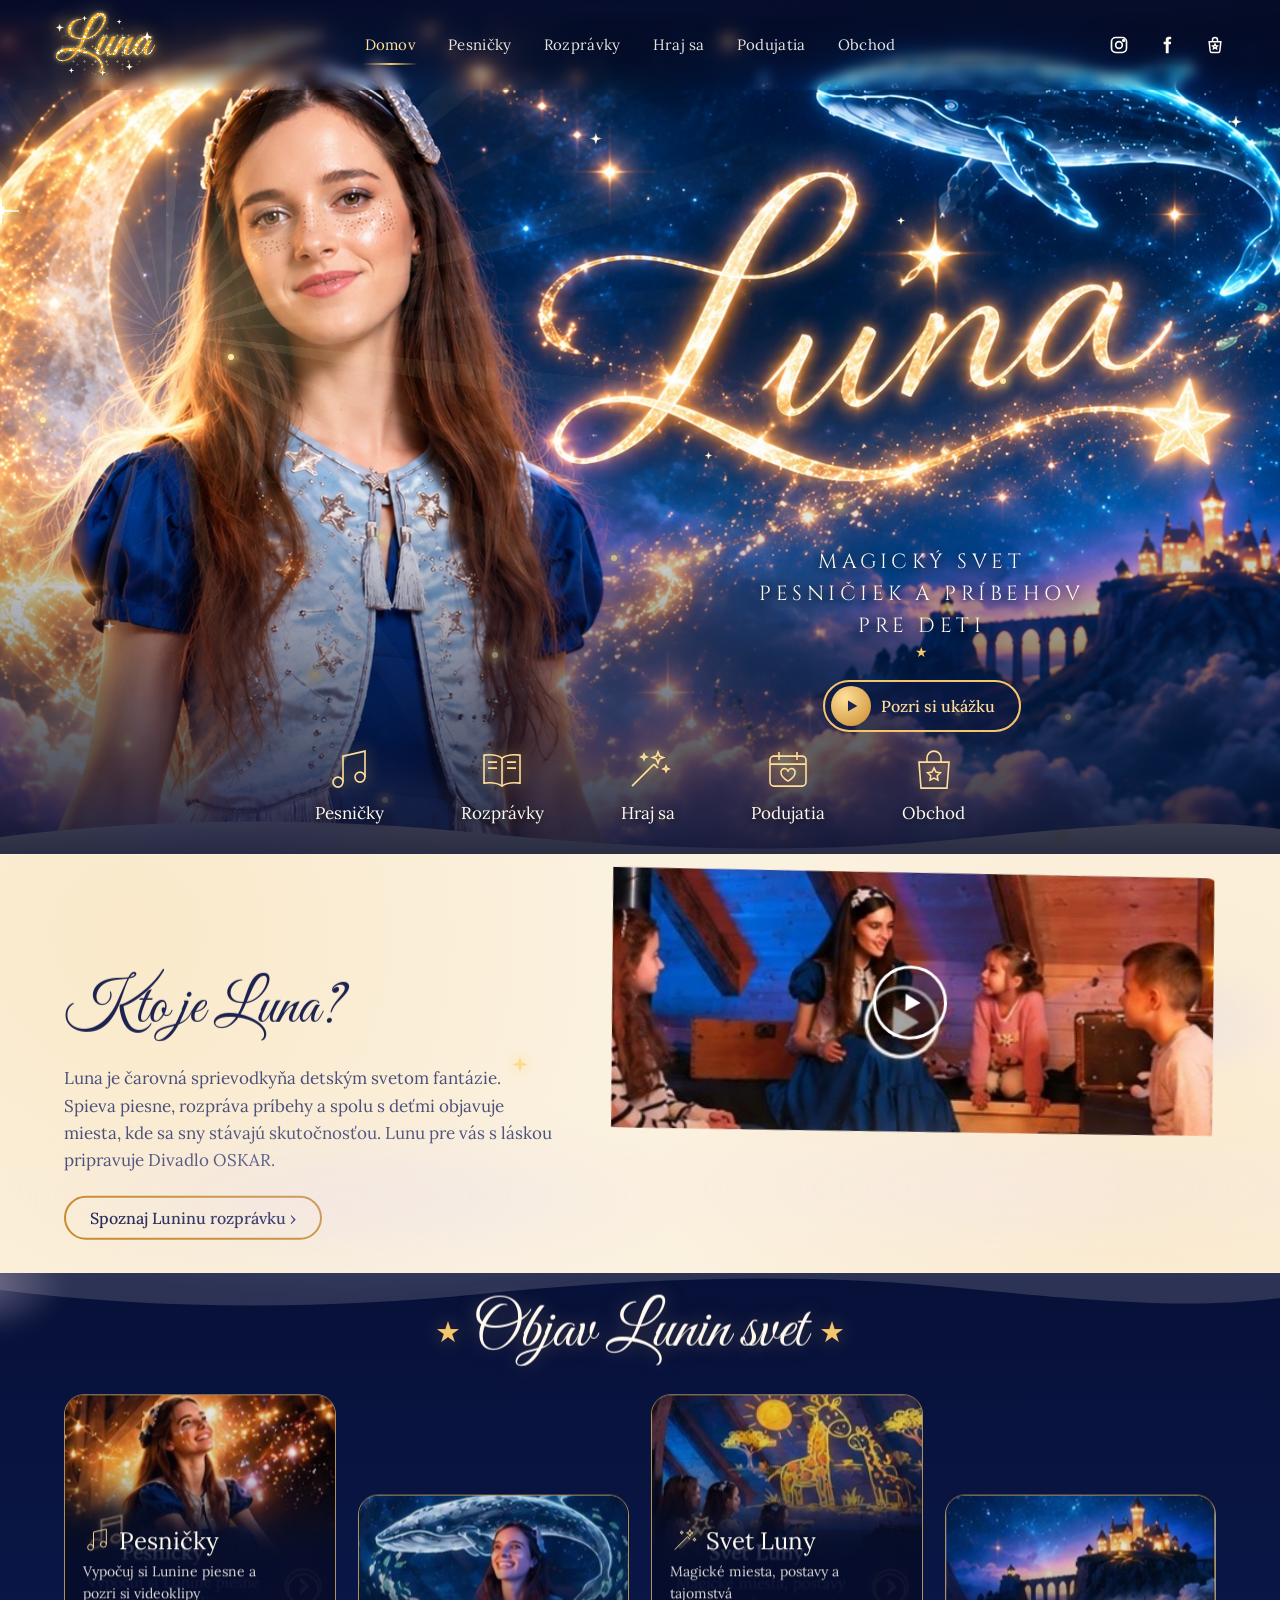
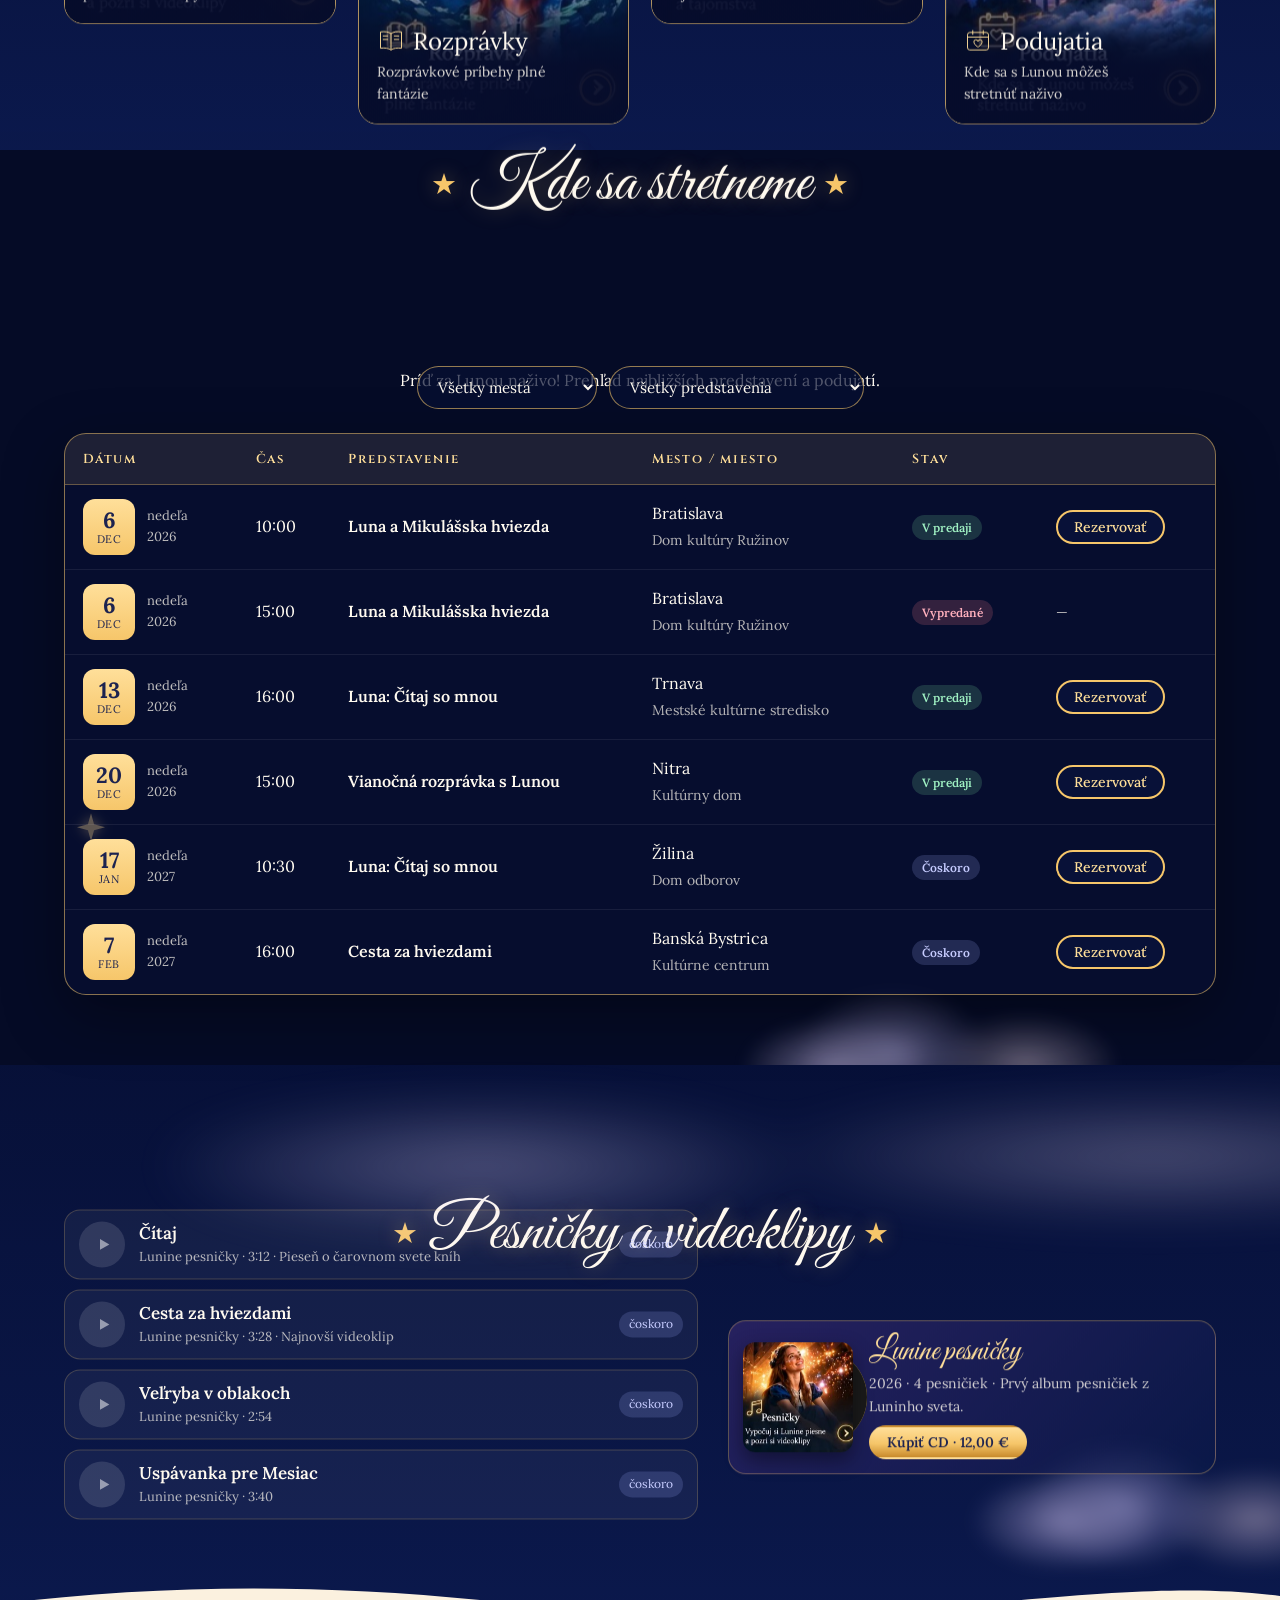
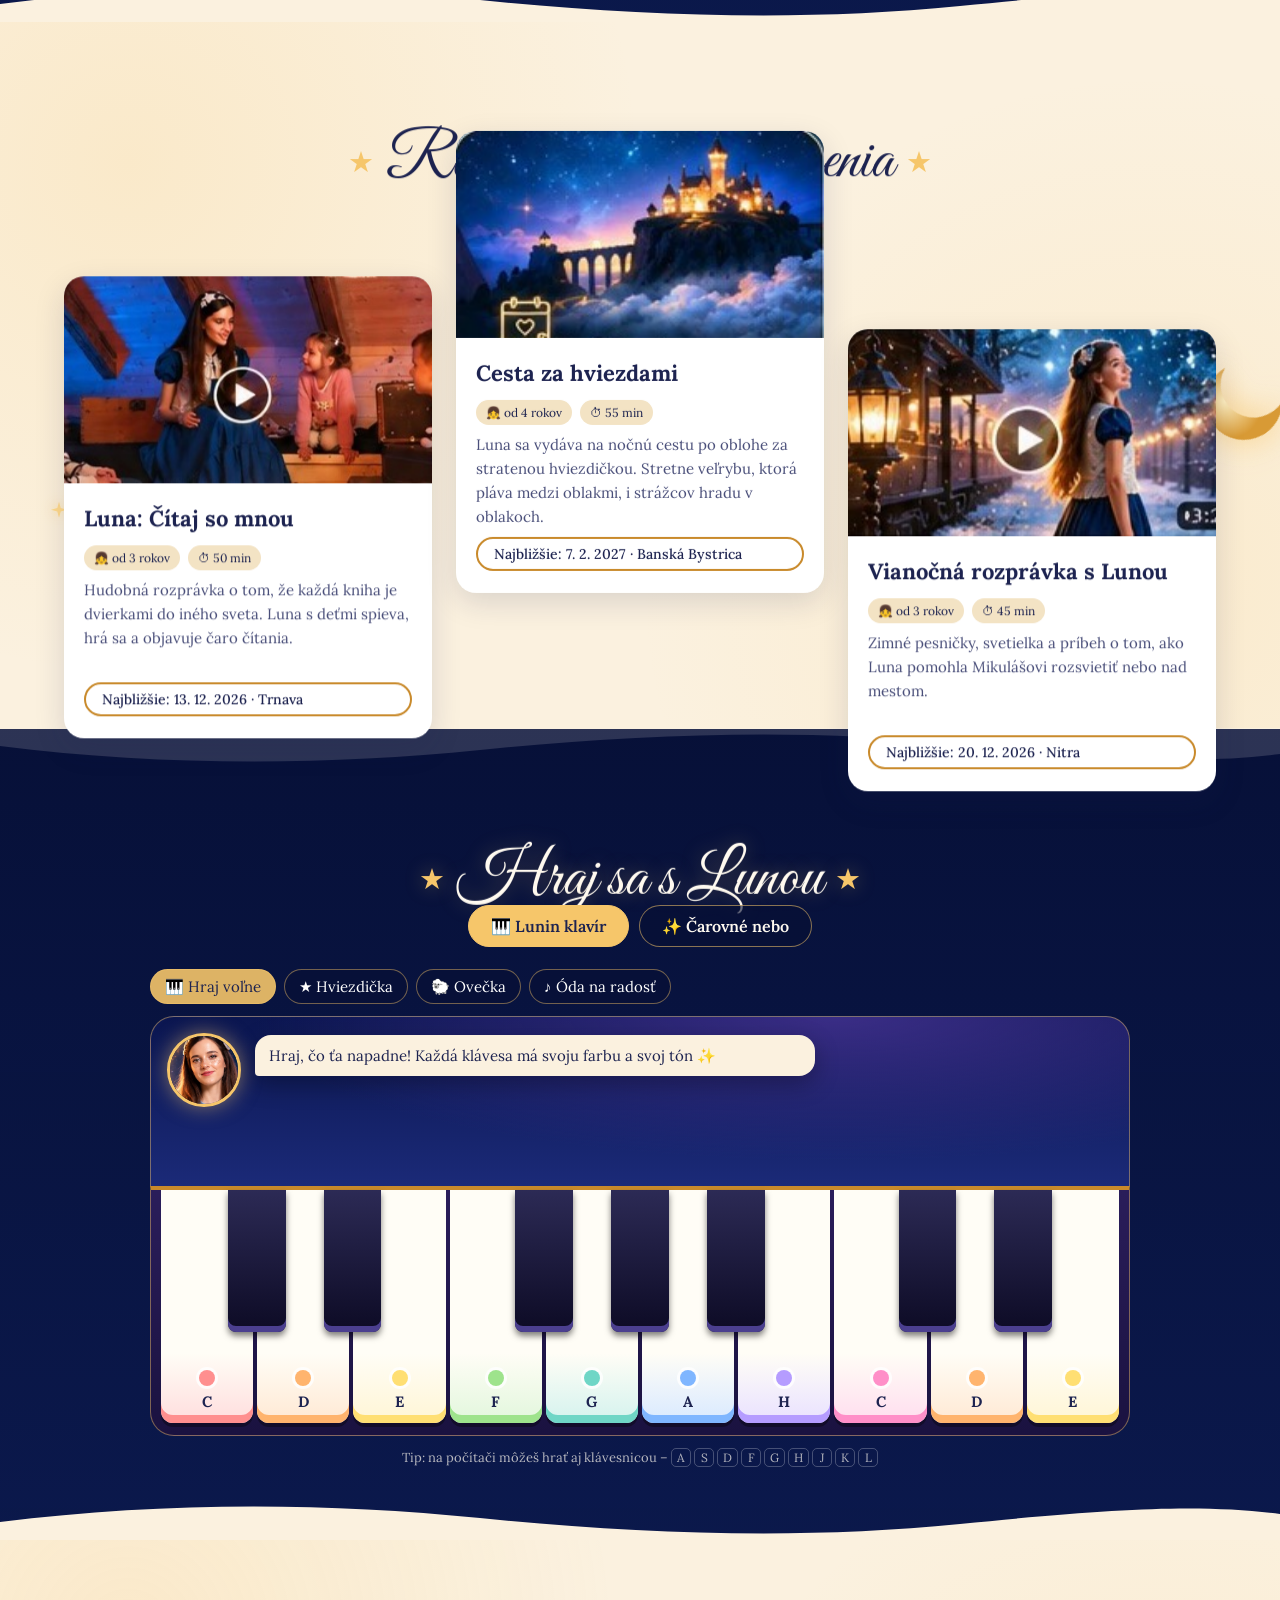
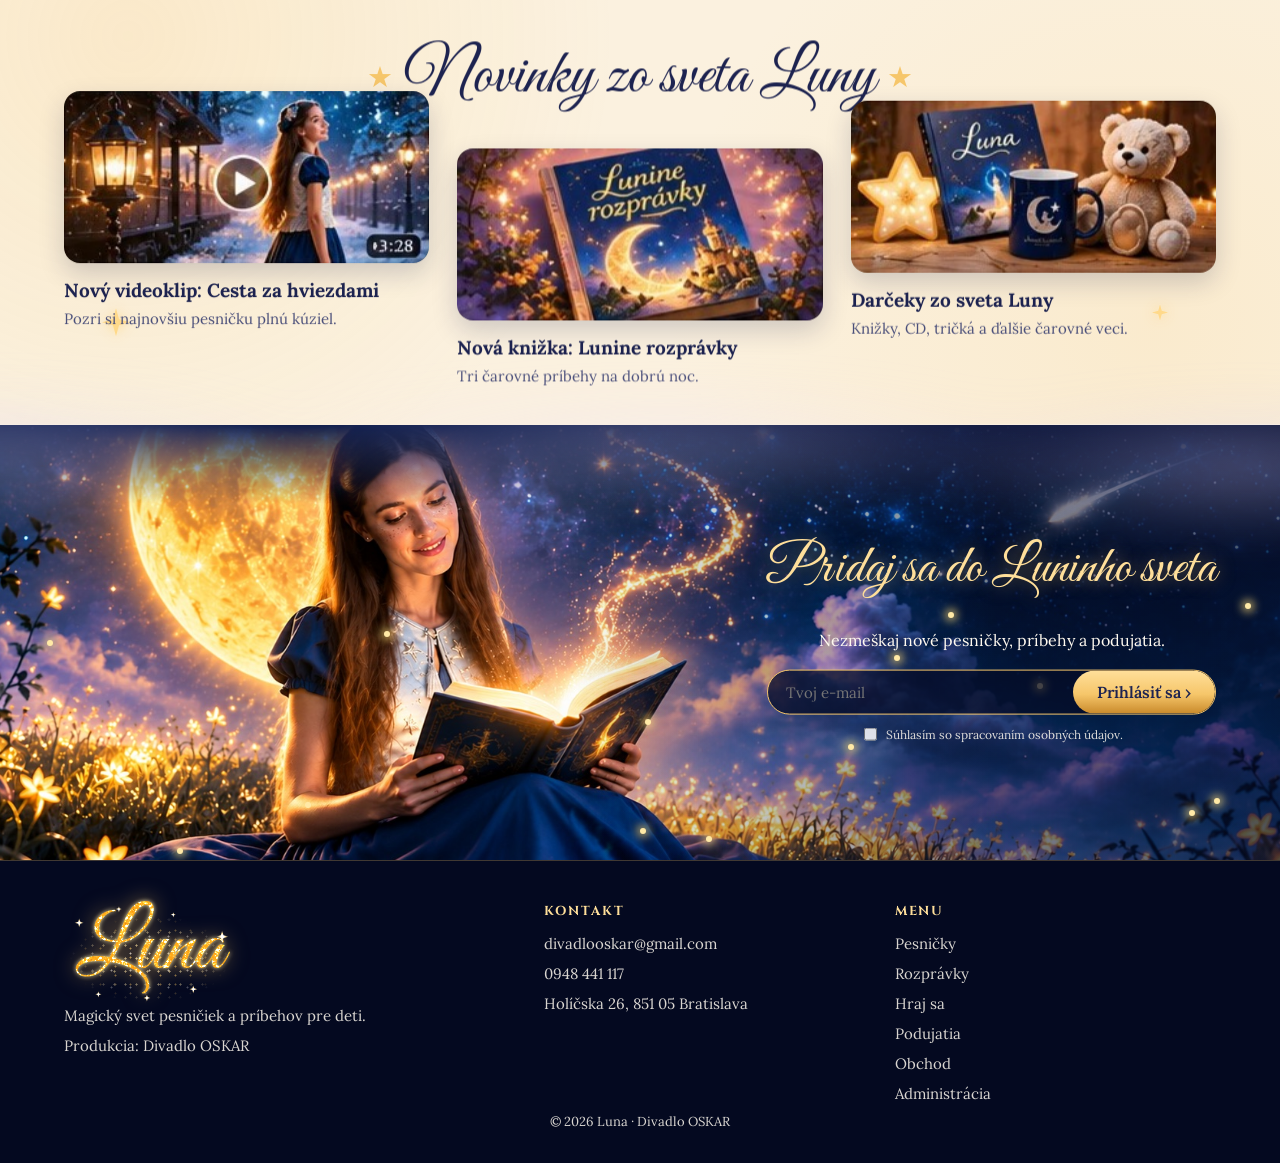
==== commit b3e86931: "Zvuk hier na iPhone a klavír ako prvá hra - spoločný js/audio.js: odomknutie zvuku po ťuknutí, prehr" ====
--- a/index.html
+++ b/index.html
@@ -101,11 +101,11 @@
       <div class="section-inner">
         <h2 class="section-title reveal"><span class="twinkle">★</span>Hraj sa s Lunou<span class="twinkle">★</span></h2>
         <div class="game-tabs reveal" role="tablist">
-          <button class="game-tab on" data-tab="game" role="tab" aria-selected="true">✨ Čarovné nebo</button>
-          <button class="game-tab" data-tab="piano" role="tab" aria-selected="false">🎹 Lunin klavír</button>
+          <button class="game-tab on" data-tab="piano" role="tab" aria-selected="true">🎹 Lunin klavír</button>
+          <button class="game-tab" data-tab="game" role="tab" aria-selected="false">✨ Čarovné nebo</button>
         </div>
-        <div class="game-panel game" id="game" role="tabpanel"></div>
-        <div class="game-panel piano" id="piano" role="tabpanel" hidden></div>
+        <div class="game-panel piano" id="piano" role="tabpanel"></div>
+        <div class="game-panel game" id="game" role="tabpanel" hidden></div>
       </div>
     </section>
 
@@ -135,6 +135,7 @@
   <script src="js/store.js"></script>
   <script src="js/magic.js"></script>
   <script src="js/cinema.js"></script>
+  <script src="js/audio.js"></script>
   <script src="js/game.js"></script>
   <script src="js/piano.js"></script>
   <script src="js/home.js"></script>
--- a/css/luna.css
+++ b/css/luna.css
@@ -190,7 +190,7 @@
 
 @media (max-width: 860px) {
   .hero { height: auto; min-height: 0; padding-top: 64px; margin-top: -64px; }
-  .hero-bg { position: relative; inset: -90px 0; aspect-ratio: 1672/941; background-position: center; }
+  .hero-bg { position: relative; inset: auto; aspect-ratio: 1672/941; background-position: center top; }
   .hero::after { display: none; }
   .hero-text { position: relative; inset: auto; width: auto; padding: 22px 16px 10px; }
   .quick-links { position: relative; bottom: auto; padding: 16px 16px 50px; gap: 18px 26px; }
@@ -368,7 +368,7 @@
   display: flex; flex-direction: column;
 }
 .show-card:hover { transform: translateY(-8px); box-shadow: 0 24px 50px rgba(29, 35, 80, .25); }
-.show-card .img { aspect-ratio: 16/9; background-size: cover; background-position: center; }
+.show-card .img { aspect-ratio: 16/9; background-size: cover; background-position: center top; }
 .show-card .body { padding: 18px 20px 22px; display: flex; flex-direction: column; gap: 8px; flex: 1; }
 .show-card h3 { margin: 0; font-size: 22px; }
 .show-card p { margin: 0; color: var(--ink-soft); font-size: 15px; flex: 1; }
@@ -569,3 +569,76 @@
 .site-header .glitter-logo { transition: opacity .2s; }
 .site-header .glitter-logo.landed .glitter-text { animation: glitterMove 8s linear infinite, landed 1.1s ease-out; }
 @keyframes landed { 0% { filter: drop-shadow(0 0 14px #fff6d8) drop-shadow(0 0 40px rgba(255, 210, 120, 1)); } }
+
+/* ============================================================
+   MOBIL – doladenie (telefóny do 600 px)
+   ============================================================ */
+html, body { overflow-x: clip; }
+@media (max-width: 860px) {
+  /* hlavička: plné pozadie namiesto rozmazaného prechodu */
+  /* (backdrop-filter priamo na hlavičke by rozbil výsuvné menu – preto je na ::before) */
+  .site-header { padding: 8px 16px; background: none; backdrop-filter: none; -webkit-backdrop-filter: none; }
+  .site-header::before {
+    content: ""; position: absolute; inset: 0; z-index: -1; pointer-events: none;
+    background: rgba(5, 11, 38, .9); backdrop-filter: blur(10px); -webkit-backdrop-filter: blur(10px);
+    box-shadow: 0 1px 0 rgba(246, 198, 106, .22), 0 8px 24px rgba(0, 0, 0, .35);
+  }
+  .main-nav { padding: 80px 24px 40px; }
+  .menu-toggle { position: relative; z-index: 2; }
+  .site-header .glitter-text { font-size: 40px; }
+  .hero { padding-top: 62px; margin-top: -62px; }
+  .hero-rays { opacity: .45; }
+  .hero-glow { display: none; }
+}
+@media (max-width: 600px) {
+  .section { padding: 56px 16px; }
+  .section-title { font-size: 44px; margin-bottom: 26px; }
+  .lead { margin: -12px auto 24px; font-size: 15px; }
+
+  /* úvod */
+  .hero-text { padding: 20px 16px 0; }
+  .hero-sub { font-size: 13px; letter-spacing: .18em; }
+  .hero-text .btn { margin-top: 4px; }
+  .quick-links { flex-wrap: nowrap; justify-content: space-around; gap: 4px; padding: 22px 6px 46px; }
+  .quick-links a { flex: 1 1 0; min-width: 0; font-size: 12.5px; gap: 6px; }
+  .quick-links svg { width: 30px; height: 30px; }
+
+  /* Objav Lunin svet: dve karty vedľa seba, zapečený text z obrázkov skrytý */
+  .cards { grid-template-columns: 1fr 1fr; gap: 12px; }
+  .world-card { min-height: 0; border-radius: 16px; justify-content: flex-start; background: #0a1442; }
+  .world-card .bg { position: relative; inset: auto; aspect-ratio: 2.1 / 1; background-position: center top; background-size: cover; }
+  .world-card::after { display: none; }
+  .world-card .body { padding: 10px 12px 12px; flex: 1; }
+  .world-card h3 { font-size: 17px; gap: 6px; }
+  .world-card h3 svg { width: 20px; height: 20px; }
+  .world-card p { font-size: 12px; padding-right: 0; line-height: 1.35; }
+  .world-card .arrow { display: none; }
+
+  /* termíny: kompaktné karty */
+  .filters { gap: 8px; }
+  .filters select { flex: 1 1 140px; min-width: 0; font-size: 14px; }
+  .events tr {
+    display: grid; grid-template-columns: 56px 1fr auto; column-gap: 12px; row-gap: 2px; align-items: center;
+    grid-template-areas: "date show show" "date place place" "date time status" "date btn btn"; padding: 14px;
+  }
+  .events td { padding: 0; }
+  .events td[data-l]::before { content: none; }
+  .events td.c-date { grid-area: date; align-self: start; }
+  .events td.c-date .wd { display: none; }
+  .events td:nth-child(2) { grid-area: time; font-size: 14px; opacity: .8; }
+  .events td:nth-child(3) { grid-area: show; }
+  .events td:nth-child(3) .show-name { font-weight: 600; font-size: 16px; }
+  .events td:nth-child(4) { grid-area: place; font-size: 14px; }
+  .events td:nth-child(4) br { display: none; }
+  .events td:nth-child(4) .muted::before { content: " · "; }
+  .events td:nth-child(5) { grid-area: status; justify-self: end; }
+  .events td.c-btn { grid-area: btn; margin-top: 8px; }
+  .events td.c-btn .btn { padding: 6px 16px; }
+  .date-badge .day { width: 52px; height: 56px; }
+
+  /* rozprávky a novinky */
+  .shows { grid-template-columns: 1fr; gap: 18px; }
+  .show-card .img { aspect-ratio: 2 / 1; }
+  .show-card .body { padding: 14px 16px 18px; }
+  .show-card h3 { font-size: 20px; }
+}
--- a/css/cinema.css
+++ b/css/cinema.css
@@ -73,41 +73,48 @@
 .glitter-text {
   position: relative; z-index: 1; display: inline-block; padding: .08em .14em .14em;
   font-family: var(--f-script); font-weight: 400; font-size: 54px; line-height: 1;
+  /* vrstvy: lesk, dve vrstvy bielych iskričiek (posúvajú sa proti sebe = preblikujú), zlaté trblietky */
   background:
     linear-gradient(110deg, transparent 42%, rgba(255, 255, 255, .95) 50%, transparent 58%) 150% 0/300% 100% no-repeat,
-    url(../img/glitter-zlate.png) 0 0/80px 80px;
+    radial-gradient(circle, #fff 0 .7px, transparent 1.3px) 0 0/9px 11px,
+    radial-gradient(circle, #fff3c2 0 .9px, transparent 1.7px) 4px 5px/13px 8px,
+    url(../img/glitter-zlate.png) 0 0/60px 60px;
   -webkit-background-clip: text; background-clip: text; color: transparent;
-  filter: drop-shadow(0 0 3px rgba(255, 220, 140, .85)) drop-shadow(0 0 12px rgba(246, 180, 80, .5));
-  animation: glitterMove 8s linear infinite, glitterPulse 3s ease-in-out infinite;
+  filter: brightness(1.45) saturate(1.25) drop-shadow(0 0 2px rgba(255, 236, 170, .95)) drop-shadow(0 0 10px rgba(246, 190, 90, .6));
+  animation: glitterMove 6s linear infinite, glitterPulse 2.2s ease-in-out infinite;
 }
 @keyframes glitterMove {
-  0% { background-position: 150% 0, 0 0; }
-  25% { background-position: -60% 0, 20px 8px; }
-  100% { background-position: -60% 0, 80px 32px; }
+  0% { background-position: 150% 0, 0 0, 4px 5px, 0 0; }
+  30% { background-position: -60% 0, 18px 22px, -22px 21px, 30px 30px; }
+  100% { background-position: -60% 0, 54px 66px, -74px 37px, 60px 60px; }
 }
 @keyframes glitterPulse {
-  50% { filter: drop-shadow(0 0 5px rgba(255, 236, 180, 1)) drop-shadow(0 0 20px rgba(246, 190, 90, .7)); }
+  50% { filter: brightness(1.7) saturate(1.3) drop-shadow(0 0 4px rgba(255, 244, 200, 1)) drop-shadow(0 0 18px rgba(246, 200, 100, .8)); }
 }
 /* rozsypané zrnká trblietok okolo písma */
 .glitter-logo::before {
-  content: ""; position: absolute; inset: -12% -10%; z-index: 0; pointer-events: none; opacity: .75;
+  content: ""; position: absolute; inset: -14% -12%; z-index: 0; pointer-events: none; opacity: .9;
   background:
-    radial-gradient(circle, #ffe3a0 0 .8px, transparent 1.4px) 0 0/13px 17px,
-    radial-gradient(circle, #e8b25a 0 .7px, transparent 1.3px) 5px 3px/19px 11px,
-    radial-gradient(circle, #fff 0 .6px, transparent 1.2px) 2px 7px/29px 23px;
-  -webkit-mask-image: radial-gradient(ellipse 50% 45% at 50% 55%, #000 0, rgba(0, 0, 0, .35) 55%, transparent 75%);
-  mask-image: radial-gradient(ellipse 50% 45% at 50% 55%, #000 0, rgba(0, 0, 0, .35) 55%, transparent 75%);
-  animation: specks 4s ease-in-out infinite;
+    radial-gradient(circle, #ffe9b0 0 .8px, transparent 1.4px) 0 0/11px 13px,
+    radial-gradient(circle, #f0bf62 0 .7px, transparent 1.3px) 5px 3px/15px 9px,
+    radial-gradient(circle, #fff 0 .7px, transparent 1.3px) 2px 7px/19px 17px;
+  -webkit-mask-image: radial-gradient(ellipse 50% 45% at 50% 55%, #000 0, rgba(0, 0, 0, .4) 55%, transparent 75%);
+  mask-image: radial-gradient(ellipse 50% 45% at 50% 55%, #000 0, rgba(0, 0, 0, .4) 55%, transparent 75%);
+  animation: specks 1.6s steps(2) infinite;
 }
-@keyframes specks { 50% { opacity: .35; } }
+@keyframes specks { 50% { opacity: .45; background-position: 3px 2px, 1px 6px, 7px 1px; } }
 .glitter-logo i {
   position: absolute; z-index: 2; width: 10px; height: 10px; pointer-events: none;
   background: radial-gradient(circle, #fff 0 18%, #ffe3a0 32%, transparent 70%);
   clip-path: polygon(50% 0, 60% 40%, 100% 50%, 60% 60%, 50% 100%, 40% 60%, 0 50%, 40% 40%);
-  animation: twinkle 2.2s ease-in-out infinite;
+  animation: twinkle 1.6s ease-in-out infinite;
 }
-.glitter-logo i:nth-of-type(1) { left: 8%; top: 18%; }
-.glitter-logo i:nth-of-type(2) { right: 6%; top: 30%; width: 13px; height: 13px; animation-delay: .7s; }
-.glitter-logo i:nth-of-type(3) { left: 48%; bottom: 4%; width: 8px; height: 8px; animation-delay: 1.4s; }
+.glitter-logo i:nth-of-type(1) { left: 6%; top: 16%; }
+.glitter-logo i:nth-of-type(2) { right: 4%; top: 28%; width: 13px; height: 13px; animation-delay: .5s; }
+.glitter-logo i:nth-of-type(3) { left: 46%; bottom: 2%; width: 8px; height: 8px; animation-delay: 1s; }
+.glitter-logo i:nth-of-type(4) { left: 30%; top: 4%; width: 7px; height: 7px; animation-delay: .25s; animation-duration: 1.2s; }
+.glitter-logo i:nth-of-type(5) { right: 22%; bottom: 10%; width: 9px; height: 9px; animation-delay: .8s; animation-duration: 1.9s; }
+.glitter-logo i:nth-of-type(6) { left: 62%; top: 10%; width: 6px; height: 6px; animation-delay: 1.3s; animation-duration: 1.4s; }
+.glitter-logo i:nth-of-type(7) { left: 18%; bottom: 6%; width: 7px; height: 7px; animation-delay: .6s; animation-duration: 1.1s; }
 .site-footer .glitter-text { font-size: 84px; }
 @media (max-width: 600px) { .site-header .glitter-text { font-size: 44px; } }
--- a/css/game.css
+++ b/css/game.css
@@ -256,3 +256,11 @@
   .p-w .p-dot { width: 12px; height: 12px; }
   .p-tip { display: none; }
 }
+.p-listen[hidden] { display: none !important; }
+@media (max-width: 700px) {
+  .p-bar { gap: 8px; }
+  .p-songs { flex-wrap: nowrap; overflow-x: auto; scrollbar-width: none; margin: 0 -16px; padding: 2px 16px; width: calc(100% + 32px); }
+  .p-songs::-webkit-scrollbar { display: none; }
+  .p-song { flex: none; padding: 6px 12px; font-size: 14px; }
+  .piano:not(.learning) .p-stage { height: 130px; }
+}
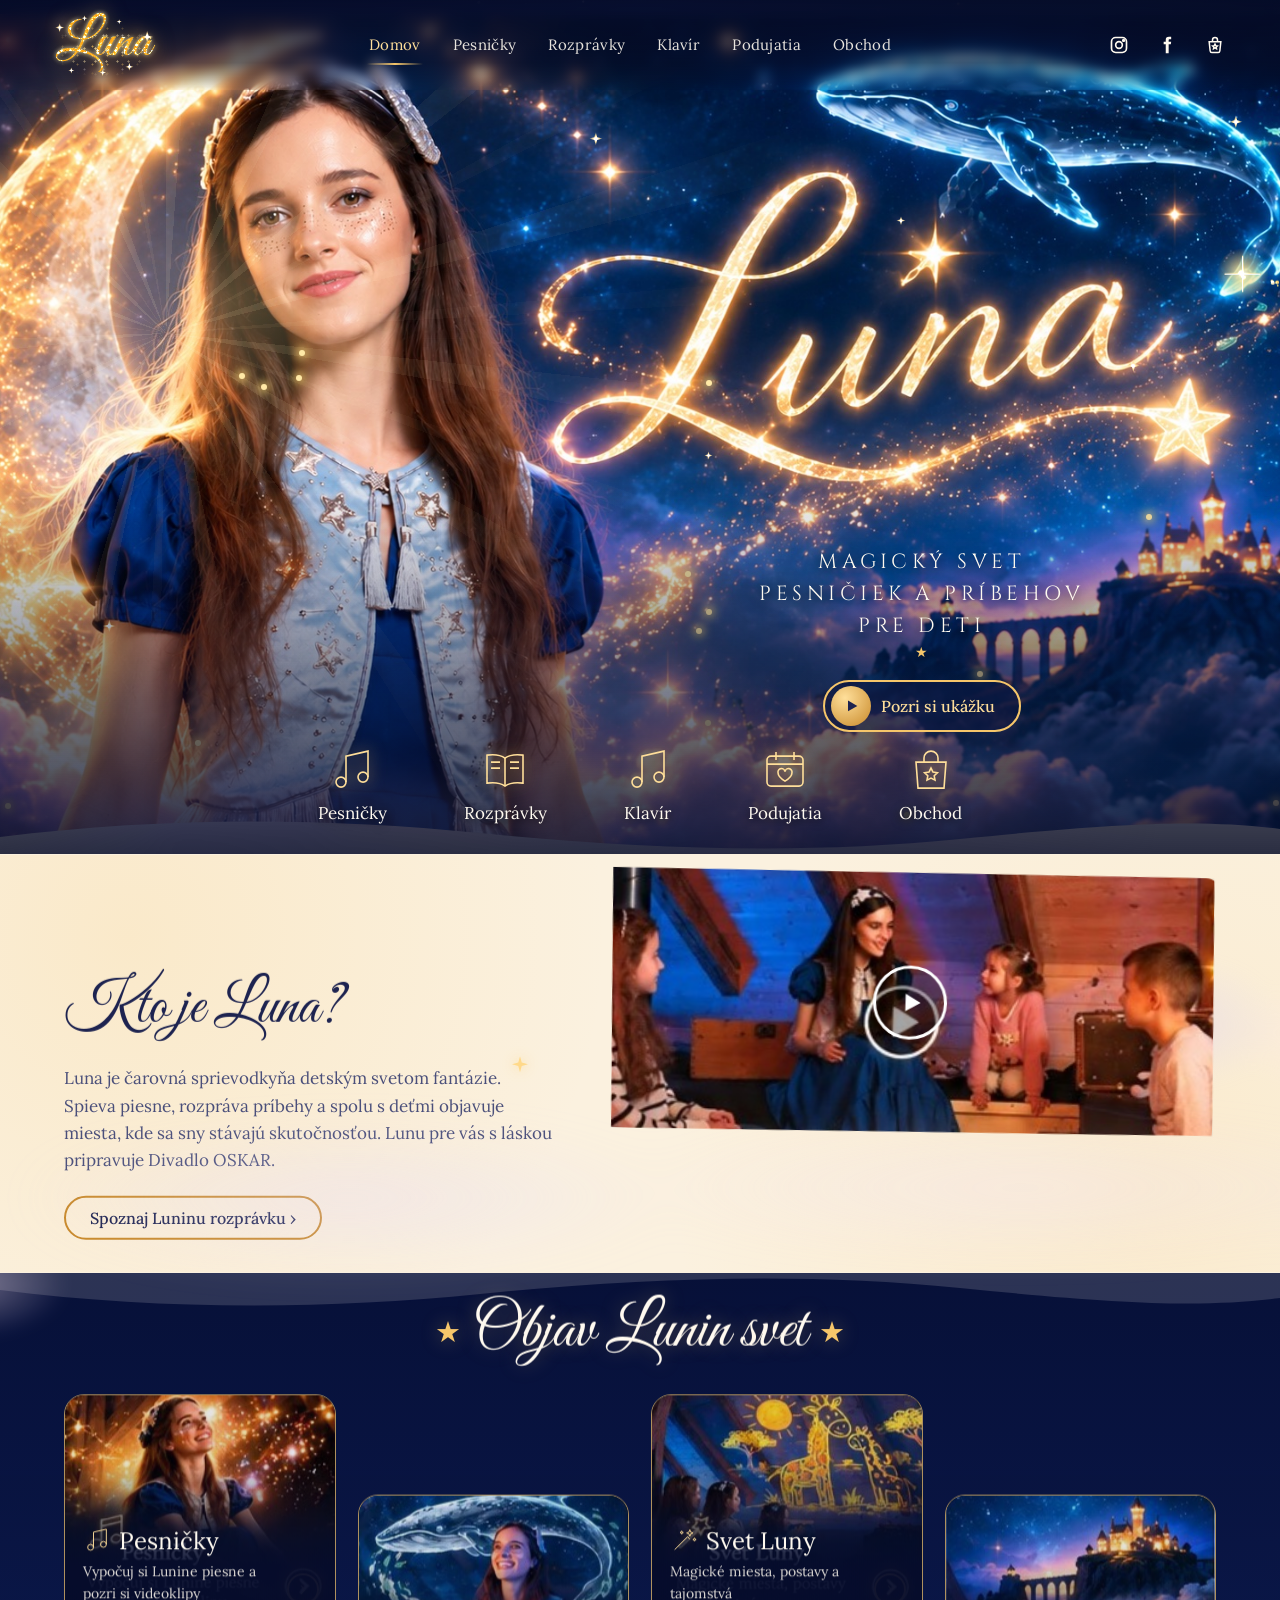
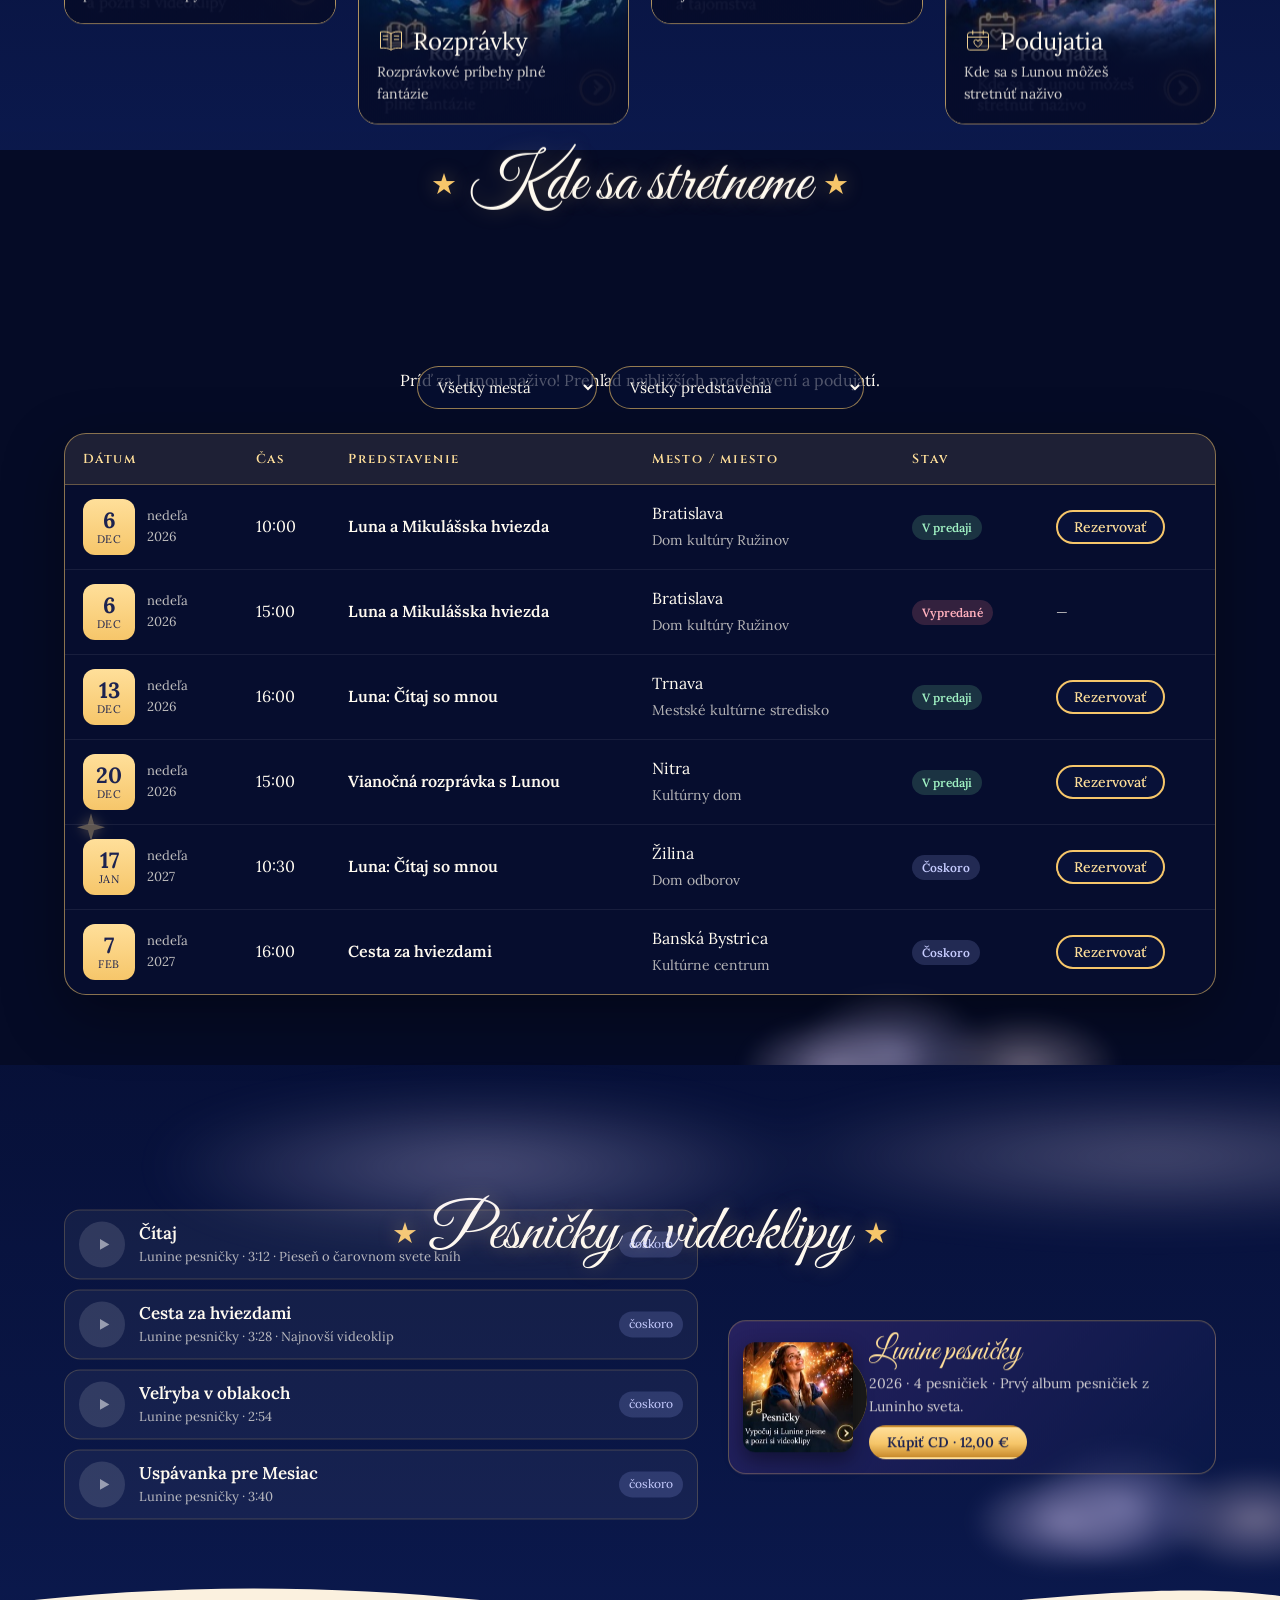
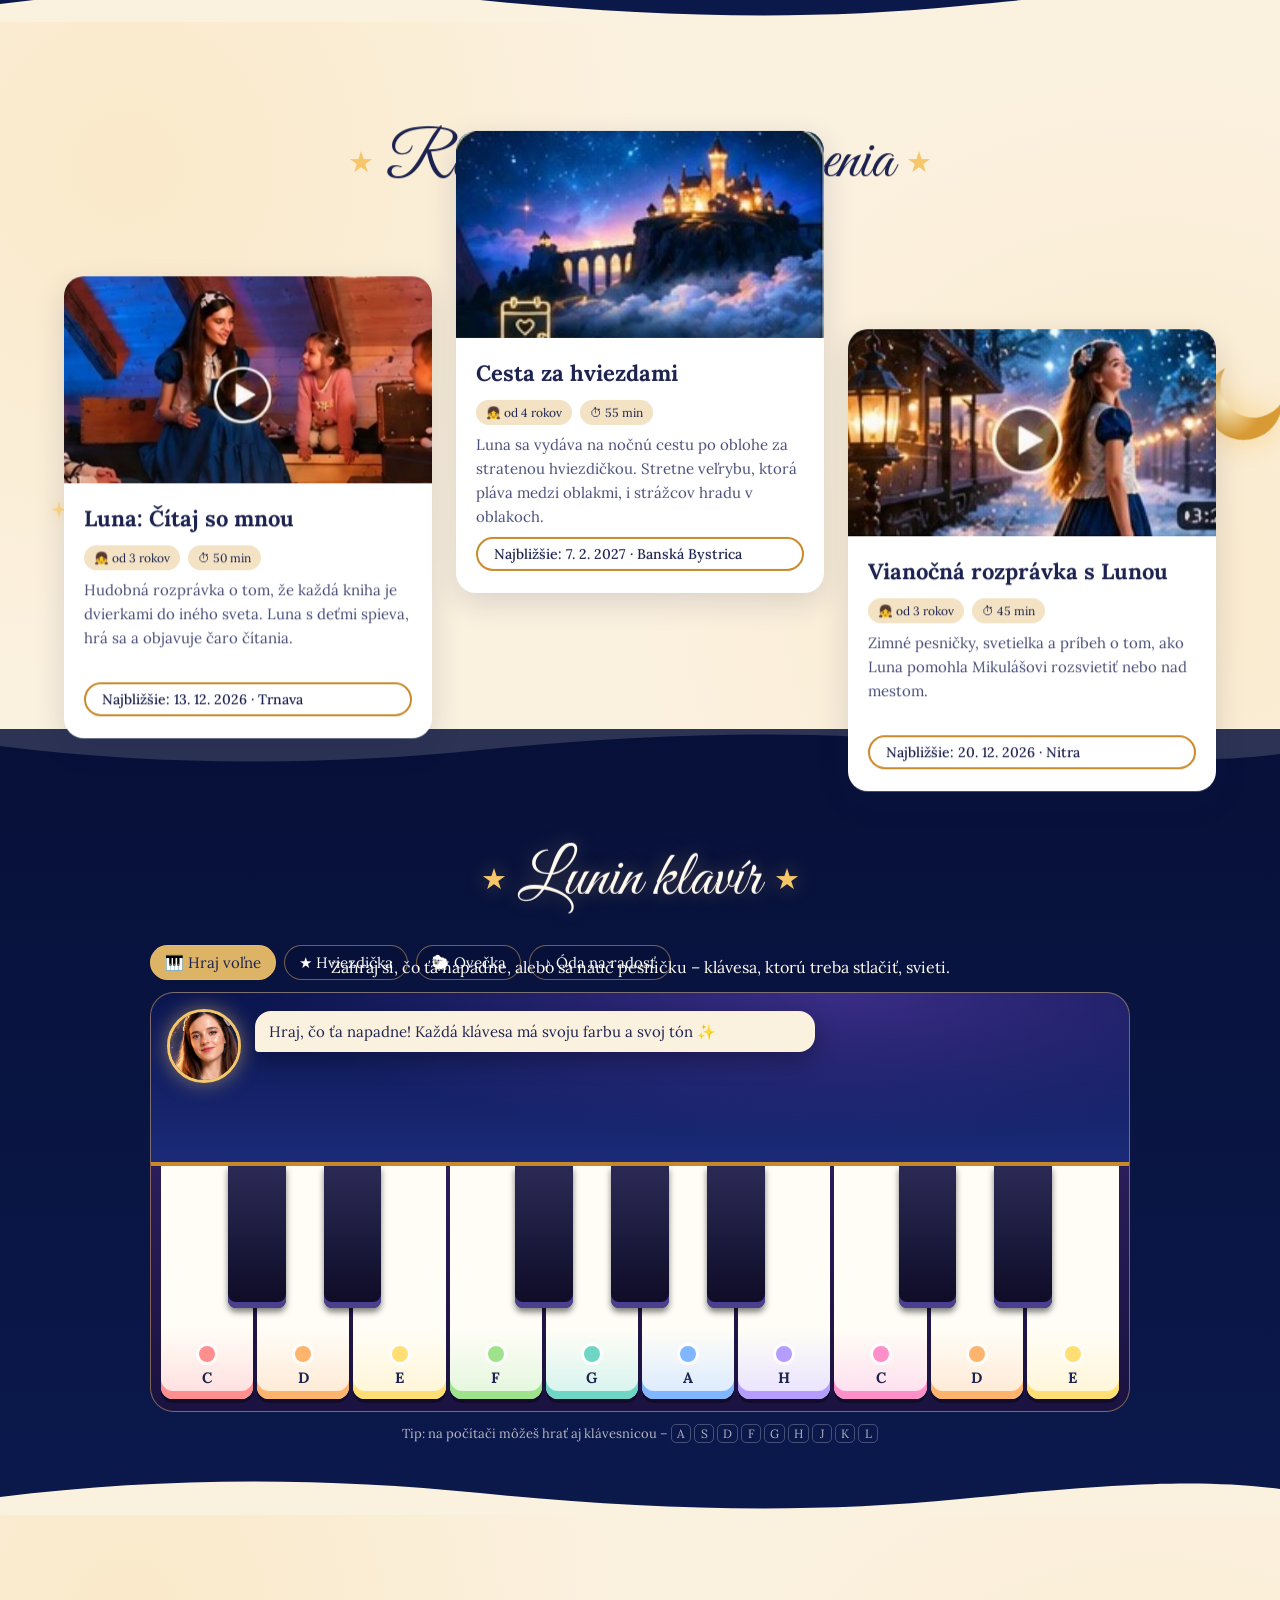
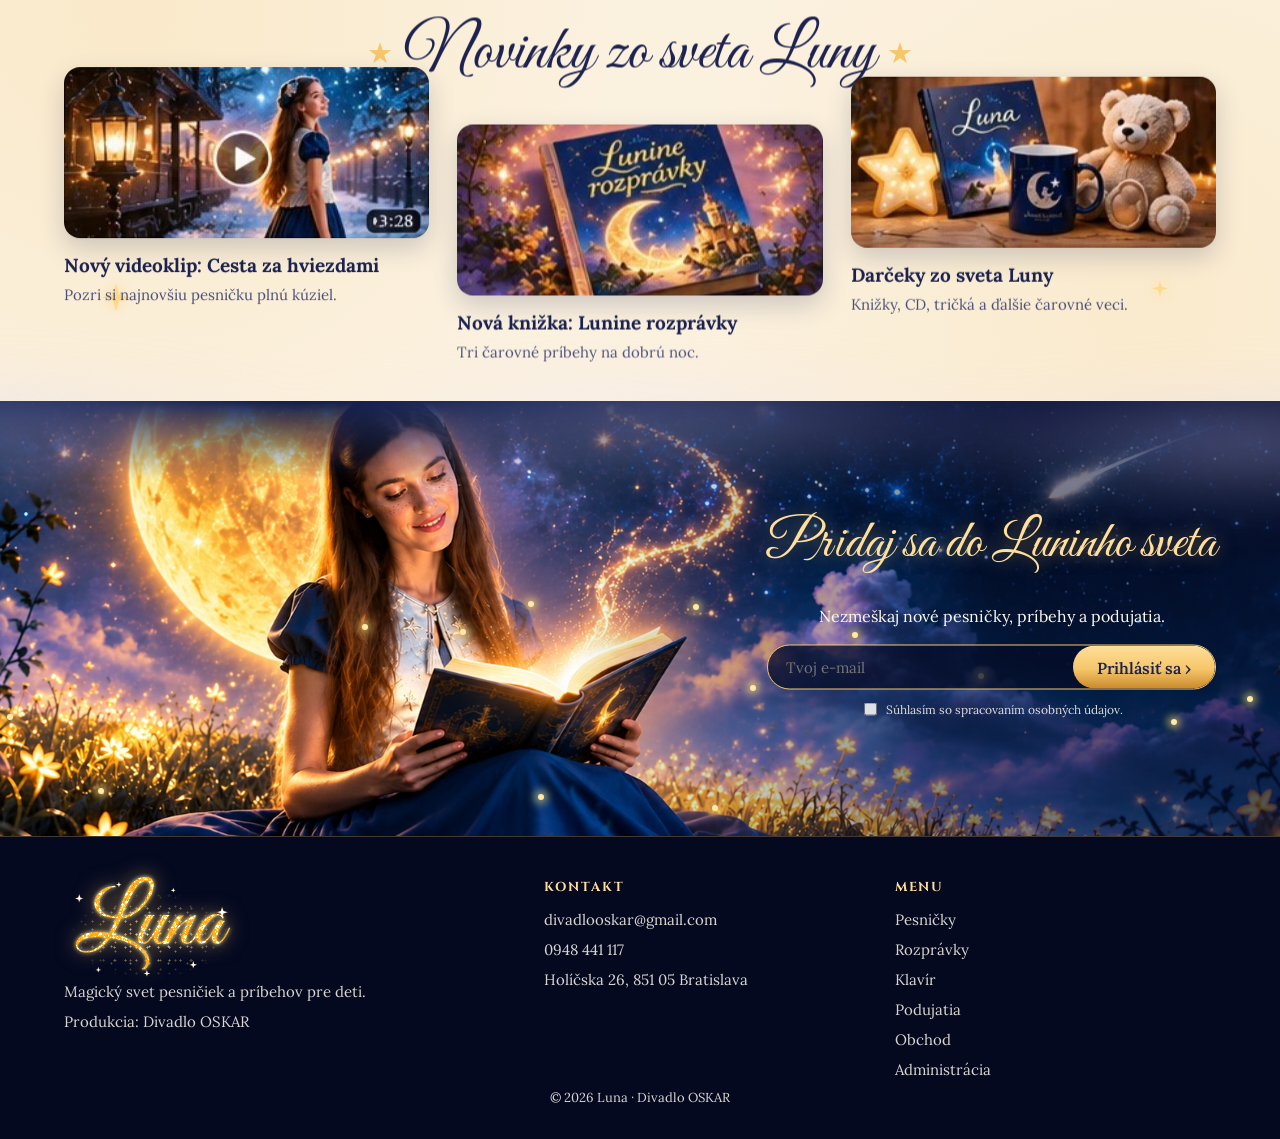
==== commit ba5cb7b4: "Odstránená hra Čarovné nebo, ostáva len Lunin klavír Co-Authored-By: Claude Opus 5.5 <noreply@anthro" ====
--- a/index.html
+++ b/index.html
@@ -99,13 +99,9 @@
     <!-- HRA -->
     <section class="section night-band" id="hra">
       <div class="section-inner">
-        <h2 class="section-title reveal"><span class="twinkle">★</span>Hraj sa s Lunou<span class="twinkle">★</span></h2>
-        <div class="game-tabs reveal" role="tablist">
-          <button class="game-tab on" data-tab="piano" role="tab" aria-selected="true">🎹 Lunin klavír</button>
-          <button class="game-tab" data-tab="game" role="tab" aria-selected="false">✨ Čarovné nebo</button>
-        </div>
-        <div class="game-panel piano" id="piano" role="tabpanel"></div>
-        <div class="game-panel game" id="game" role="tabpanel" hidden></div>
+        <h2 class="section-title reveal"><span class="twinkle">★</span>Lunin klavír<span class="twinkle">★</span></h2>
+        <p class="lead reveal">Zahraj si, čo ťa napadne, alebo sa nauč pesničku – klávesa, ktorú treba stlačiť, svieti.</p>
+        <div class="piano" id="piano"></div>
       </div>
     </section>
 
@@ -136,7 +132,6 @@
   <script src="js/magic.js"></script>
   <script src="js/cinema.js"></script>
   <script src="js/audio.js"></script>
-  <script src="js/game.js"></script>
   <script src="js/piano.js"></script>
   <script src="js/home.js"></script>
 </body>
--- a/css/game.css
+++ b/css/game.css
@@ -1,194 +1,10 @@
 /* ============================================================
-   Hra „Rozhýb Lunin svet“
+   Hra: Lunin klavír
    ============================================================ */
-.game { max-width: min(1100px, calc((100vh - 200px) * 16 / 9)); min-width: min(100%, 640px); margin: 0 auto; }
-.g-hud { display: flex; justify-content: space-between; align-items: center; gap: 12px; margin-bottom: 12px; }
-.g-progress { font-family: var(--f-display); letter-spacing: .1em; color: var(--gold-2); display: flex; align-items: center; gap: 10px; }
-.g-count { font-size: 22px; }
-.g-stars { display: inline-flex; gap: 4px; }
-.g-stars i {
-  width: 18px; height: 18px; background: rgba(255, 255, 255, .22); transition: background .4s, transform .4s;
-  clip-path: polygon(50% 0, 61% 35%, 98% 35%, 68% 57%, 79% 91%, 50% 70%, 21% 91%, 32% 57%, 2% 35%, 39% 35%);
-}
-.g-stars i.on { background: var(--gold); transform: scale(1.2); filter: drop-shadow(0 0 4px var(--gold)); }
-.g-tools { display: flex; gap: 8px; }
-.g-tool { width: 40px; height: 40px; border-radius: 50%; border: 1.5px solid rgba(246, 198, 106, .55); background: rgba(8, 16, 52, .6); color: var(--gold-2); font-size: 18px; }
-.g-tool:hover { background: rgba(246, 198, 106, .2); }
+/* Lunina tvár vyrezaná z úvodnej fotky */
+.g-face { position: absolute; inset: 0; background: url(../img/luna-hero.jpg) 21% 16%/430% auto no-repeat; }
+@keyframes gTalk { 30% { transform: translateY(-10%) rotate(-5deg); } 60% { transform: rotate(4deg); } }
 
-.g-scene {
-  position: relative; aspect-ratio: 16 / 9; border-radius: 28px; overflow: hidden; isolation: isolate;
-  background: radial-gradient(ellipse at 20% 15%, #2a3f9a, transparent 55%), radial-gradient(ellipse at 80% 30%, #3a2d86, transparent 60%), linear-gradient(180deg, #0b1650, #1b2a78 70%, #3b3a9a);
-  border: 1.5px solid rgba(246, 198, 106, .45); box-shadow: 0 24px 60px rgba(0, 0, 0, .45), inset 0 0 80px rgba(120, 140, 255, .2);
-  user-select: none; -webkit-user-select: none; touch-action: manipulation;
-}
-.g-sky {
-  position: absolute; inset: 0; z-index: 0; opacity: .9;
-  background:
-    radial-gradient(circle, #fff 0 1px, transparent 1.6px) 0 0/90px 70px,
-    radial-gradient(circle, #ffe7b0 0 1.2px, transparent 2px) 40px 25px/130px 110px,
-    radial-gradient(circle, #cfd8ff 0 .8px, transparent 1.4px) 20px 50px/60px 80px;
-  animation: gTwinkle 4s ease-in-out infinite alternate;
-}
-@keyframes gTwinkle { to { opacity: .45; } }
-.g-hills {
-  position: absolute; left: -5%; right: -5%; bottom: -2%; height: 22%; z-index: 1; pointer-events: none;
-  background: radial-gradient(60% 100% at 25% 100%, #2b2770 60%, transparent 61%), radial-gradient(55% 90% at 80% 100%, #231f60 60%, transparent 61%);
-}
-
-/* --- čarovné veci --- */
-.g-obj {
-  position: absolute; z-index: 2; left: var(--x); top: var(--y); width: var(--w);
-  padding: 0; border: 0; background: none; cursor: pointer; -webkit-tap-highlight-color: transparent;
-  filter: drop-shadow(0 0 6px rgba(255, 225, 160, .25));
-  animation: gFloat 5s ease-in-out infinite alternate; animation-delay: var(--fd, 0s);
-  transition: scale .3s cubic-bezier(.3, 1.6, .5, 1), filter .3s;
-}
-.g-obj svg { display: block; width: 100%; height: auto; overflow: visible; transform-origin: 50% 60%; }
-.g-obj:hover, .g-obj:focus-visible { scale: 1.08; filter: drop-shadow(0 0 14px rgba(255, 225, 160, .75)); outline: none; }
-.g-obj.found { filter: drop-shadow(0 0 10px rgba(255, 225, 160, .6)); }
-.g-obj.hint { animation: gHint .5s ease-in-out 4; }
-@keyframes gFloat { from { translate: 0 0; } to { translate: 0 -6%; } }
-@keyframes gHint { 50% { scale: 1.18; filter: drop-shadow(0 0 22px #ffd98a); } }
-
-.g-moon { --x: 4%; --y: 5%; --w: 12%; --fd: -1s; }
-.g-star { --x: 30%; --y: 7%; --w: 8%; --fd: -2.5s; }
-.g-whale { --x: 50%; --y: 12%; --w: 20%; --fd: -.5s; }
-.g-balloon { --x: 85%; --y: 5%; --w: 6.5%; --fd: -3s; }
-.g-cloud { --x: 17%; --y: 37%; --w: 15%; --fd: -1.8s; }
-.g-owl { --x: 64%; --y: 52%; --w: 10%; z-index: 3; --fd: -4s; }
-.g-castle { --x: 80%; --y: 36%; --w: 17%; --fd: -2s; }
-.g-book { --x: 40%; --y: 64%; --w: 13%; z-index: 3; --fd: -3.4s; }
-
-/* mesiac: zobudí sa a zatrasie */
-.g-moon .eye-open { opacity: 0; transition: opacity .2s; }
-.g-moon.play .eye-open, .g-moon.found .eye-open { opacity: 1; }
-.g-moon.play .eye-closed, .g-moon.found .eye-closed { opacity: 0; }
-.g-moon.play svg { animation: gMoon 1.7s ease-in-out; }
-@keyframes gMoon { 15% { transform: rotate(-16deg) scale(1.12); } 40% { transform: rotate(12deg) scale(1.08); } 65% { transform: rotate(-6deg); } 85% { transform: rotate(3deg); } }
-
-/* hviezda: vyskočí a zatočí sa */
-.g-star.play svg { animation: gStar 1.5s cubic-bezier(.3, .9, .4, 1); }
-@keyframes gStar { 45% { transform: translateY(-55%) rotate(380deg) scale(1.35); } 100% { transform: rotate(720deg); } }
-
-/* veľryba: zapláva a vystrekne trblietky */
-.g-whale.play svg { animation: gWhale 2.3s ease-in-out; }
-@keyframes gWhale { 30% { transform: translate(-40%, 12%) rotate(5deg); } 65% { transform: translate(-15%, -8%) rotate(-5deg); } }
-.g-whale .tail { transform-origin: 26px 50px; transform-box: view-box; }
-.g-whale.play .tail { animation: gTail .35s ease-in-out 6 alternate; }
-@keyframes gTail { to { transform: rotate(-14deg); } }
-.g-whale .spout { opacity: 0; transform-box: view-box; transform-origin: 78px 26px; }
-.g-whale.play .spout { animation: gSpout 1s .9s ease-out 2; }
-@keyframes gSpout { 0% { opacity: 0; transform: translateY(10px) scale(.4); } 30% { opacity: 1; } 100% { opacity: 0; transform: translateY(-12px) scale(1.4); } }
-
-/* balón: vyletí hore a vráti sa */
-.g-balloon.play svg { animation: gBalloon 3.2s ease-in-out; }
-@keyframes gBalloon { 40% { transform: translateY(-140%) rotate(8deg); } 55% { transform: translateY(-140%) rotate(-8deg); } }
-
-/* oblak: nafúkne sa a prší z neho zlato */
-.g-cloud.play svg { animation: gCloud 1.6s ease-in-out; }
-@keyframes gCloud { 15% { transform: scale(1.18, .82); } 35% { transform: scale(.9, 1.12); } 55% { transform: scale(1.06, .95); } 75% { transform: scale(.98, 1.03); } }
-
-/* sova: žmurkne, poskočí a zamáva */
-.g-owl .lids { animation: gBlink 6s infinite; }
-@keyframes gBlink { 0%, 94%, 100% { opacity: 0; } 96% { opacity: 1; } }
-.g-owl.play svg { animation: gOwl 1.8s ease-in-out; }
-@keyframes gOwl { 20% { transform: translateY(-18%) rotate(-6deg); } 40% { transform: translateY(0) rotate(4deg); } 60% { transform: translateY(-10%) rotate(-3deg); } 80% { transform: none; } }
-.g-owl .wing-l, .g-owl .wing-r { transform-box: fill-box; }
-.g-owl .wing-l { transform-origin: 100% 15%; } .g-owl .wing-r { transform-origin: 0 15%; }
-.g-owl.play .wing-l { animation: gWingL .22s ease-in-out 8 alternate; }
-.g-owl.play .wing-r { animation: gWingR .22s ease-in-out 8 alternate; }
-@keyframes gWingL { to { transform: rotate(40deg); } }
-@keyframes gWingR { to { transform: rotate(-40deg); } }
-.g-owl.play .pupils { animation: gLook 1.8s ease-in-out; }
-@keyframes gLook { 25% { transform: translateX(-3px); } 60% { transform: translateX(3px); } }
-
-/* hrad: rozsvietia sa okná, zaveje vlajka */
-.g-castle .win { fill: #2b2766; transition: fill .6s; }
-.g-castle.found .win { fill: #f3c76a; }
-.g-castle.play .win { animation: gWin 2.4s ease-in-out both; animation-delay: var(--d); }
-@keyframes gWin { 0% { fill: #2b2766; } 20%, 70% { fill: #fff2b8; } 100% { fill: #f3c76a; } }
-.g-castle .flag { transform-box: fill-box; transform-origin: 0 50%; animation: gFlag 1.6s ease-in-out infinite alternate; }
-@keyframes gFlag { to { transform: skewY(-10deg) scaleX(.85); } }
-.g-castle.play svg { animation: gCastle 2.6s ease-in-out; }
-@keyframes gCastle { 10% { transform: scale(1.06); } 20% { transform: none; } }
-
-/* knižka: otvorí sa a vyletia písmenká */
-.g-book .cover { transform-box: view-box; transform-origin: 20px 40px; }
-.g-book.play .cover { animation: gCover 2.4s ease-in-out; }
-@keyframes gCover { 25%, 75% { transform: scaleX(-1); } }
-.g-book.play svg { animation: gBook 2.4s ease-in-out; }
-@keyframes gBook { 10% { transform: translateY(-12%) rotate(-4deg); } 25% { transform: none; } 85% { transform: none; } 92% { transform: translateY(-6%); } }
-
-/* --- Luna a bublina --- */
-.g-luna {
-  position: absolute; z-index: 4; left: 2.5%; bottom: 4%; width: clamp(64px, 11%, 120px); aspect-ratio: 1; padding: 0; border-radius: 50%;
-  border: 3px solid var(--gold); background: #0b1a4a; box-shadow: 0 0 0 4px rgba(246, 198, 106, .25), 0 0 26px rgba(246, 198, 106, .55); cursor: pointer; overflow: hidden;
-}
-.g-face { position: absolute; inset: 0; background: url(../img/luna-hero.jpg) 21% 16%/430% auto no-repeat; }
-.g-luna:hover { scale: 1.06; }
-.g-luna.talk { animation: gTalk .6s ease-in-out; }
-@keyframes gTalk { 30% { transform: translateY(-10%) rotate(-5deg); } 60% { transform: rotate(4deg); } }
-.g-bubble {
-  position: absolute; z-index: 5; left: calc(2.5% + clamp(64px, 11%, 120px) + 14px); bottom: 7%; max-width: min(380px, 60%);
-  background: var(--cream); color: var(--ink); border-radius: 18px 18px 18px 4px; padding: 12px 16px; font-size: 15px; line-height: 1.45;
-  box-shadow: 0 10px 30px rgba(0, 0, 0, .35); opacity: 0; transform: translateY(10px) scale(.95); transform-origin: 0 100%;
-  transition: opacity .35s, transform .35s cubic-bezier(.3, 1.4, .5, 1); pointer-events: none;
-}
-.g-bubble.show { opacity: 1; transform: none; pointer-events: auto; }
-.g-bubble .g-left { color: var(--ink-soft); font-size: 13px; white-space: nowrap; }
-.g-bubble .g-again { margin-top: 8px; }
-
-/* --- čiastočky --- */
-.g-fx { position: absolute; inset: 0; z-index: 6; pointer-events: none; overflow: hidden; }
-.g-p { position: absolute; pointer-events: none; }
-.g-p.spark {
-  width: 12px; height: 12px; margin: -6px 0 0 -6px; scale: var(--s);
-  background: radial-gradient(circle, #fff 0 20%, #ffd98a 35%, transparent 70%);
-  clip-path: polygon(50% 0, 61% 39%, 100% 50%, 61% 61%, 50% 100%, 39% 61%, 0 50%, 39% 39%);
-  animation: gSpark 1s ease-out forwards;
-}
-@keyframes gSpark { from { transform: none; opacity: 1; } to { transform: translate(var(--dx), var(--dy)) rotate(180deg) scale(.2); opacity: 0; } }
-.g-p.rain { width: 5px; height: 9px; border-radius: 50% 50% 50% 50% / 60% 60% 40% 40%; background: linear-gradient(#fff6d0, #f6c66a); opacity: 0; animation: gRain 1.1s ease-in forwards; }
-@keyframes gRain { 0% { opacity: 0; transform: none; } 15% { opacity: 1; } 100% { opacity: 0; transform: translateY(var(--dy)); } }
-.g-p.letter { font: 700 20px var(--f-display); color: #ffe9a8; text-shadow: 0 0 8px #f6c66a; opacity: 0; animation: gLetter 1.6s ease-out forwards; }
-@keyframes gLetter { 0% { opacity: 0; transform: scale(.3); } 20% { opacity: 1; } 100% { opacity: 0; transform: translate(var(--dx), var(--dy)) rotate(20deg) scale(1.2); } }
-.g-p.confetti {
-  width: 14px; height: 14px; scale: var(--s); background: linear-gradient(135deg, #fff6d0, #f6c66a);
-  clip-path: polygon(50% 0, 61% 35%, 98% 35%, 68% 57%, 79% 91%, 50% 70%, 21% 91%, 32% 57%, 2% 35%, 39% 35%);
-  opacity: 0; animation: gConfetti 3s linear forwards;
-}
-@keyframes gConfetti { 0% { opacity: 0; transform: none; } 8% { opacity: 1; } 100% { opacity: .2; transform: translate(var(--dx), var(--dy)) rotate(540deg); } }
-
-/* --- mobil: vyššia scéna, veci inak rozložené --- */
-@media (max-width: 700px) {
-  .game { max-width: none; min-width: 0; }
-  .g-scene { aspect-ratio: 3 / 4; border-radius: 20px; }
-  .g-moon { --x: 4%; --y: 4%; --w: 24%; }
-  .g-star { --x: 40%; --y: 5%; --w: 15%; }
-  .g-balloon { --x: 80%; --y: 3%; --w: 12%; }
-  .g-whale { --x: 32%; --y: 20%; --w: 40%; }
-  .g-cloud { --x: 3%; --y: 35%; --w: 30%; }
-  .g-castle { --x: 64%; --y: 36%; --w: 32%; }
-  .g-owl { --x: 38%; --y: 49%; --w: 20%; }
-  .g-book { --x: 13%; --y: 57%; --w: 24%; }
-  .g-luna { width: 72px; }
-  .g-bubble { left: calc(2.5% + 86px); max-width: 62%; font-size: 14px; }
-  .g-hud { flex-wrap: wrap; }
-  .g-stars i { width: 15px; height: 15px; }
-}
-@media (prefers-reduced-motion: reduce) { .g-obj { animation: none; } }
-
-/* ============================================================
-   Záložky hier + Lunin klavír
-   ============================================================ */
-.game-tabs { display: flex; justify-content: center; gap: 10px; flex-wrap: wrap; margin: 0 auto 22px; }
-.game-tab {
-  padding: 10px 22px; border-radius: 999px; border: 1.5px solid rgba(246, 198, 106, .55); background: rgba(8, 16, 52, .6);
-  color: var(--white, #fff); font: 600 16px var(--f-body); transition: background .3s, color .3s, transform .3s;
-}
-.game-tab:hover { transform: translateY(-2px); }
-.game-tab.on { background: var(--gold); color: var(--ink); border-color: var(--gold); }
-.game-panel[hidden] { display: none !important; }
 
 .piano { max-width: 980px; margin: 0 auto; }
 .p-bar { display: flex; justify-content: space-between; align-items: center; gap: 12px; flex-wrap: wrap; margin-bottom: 12px; }
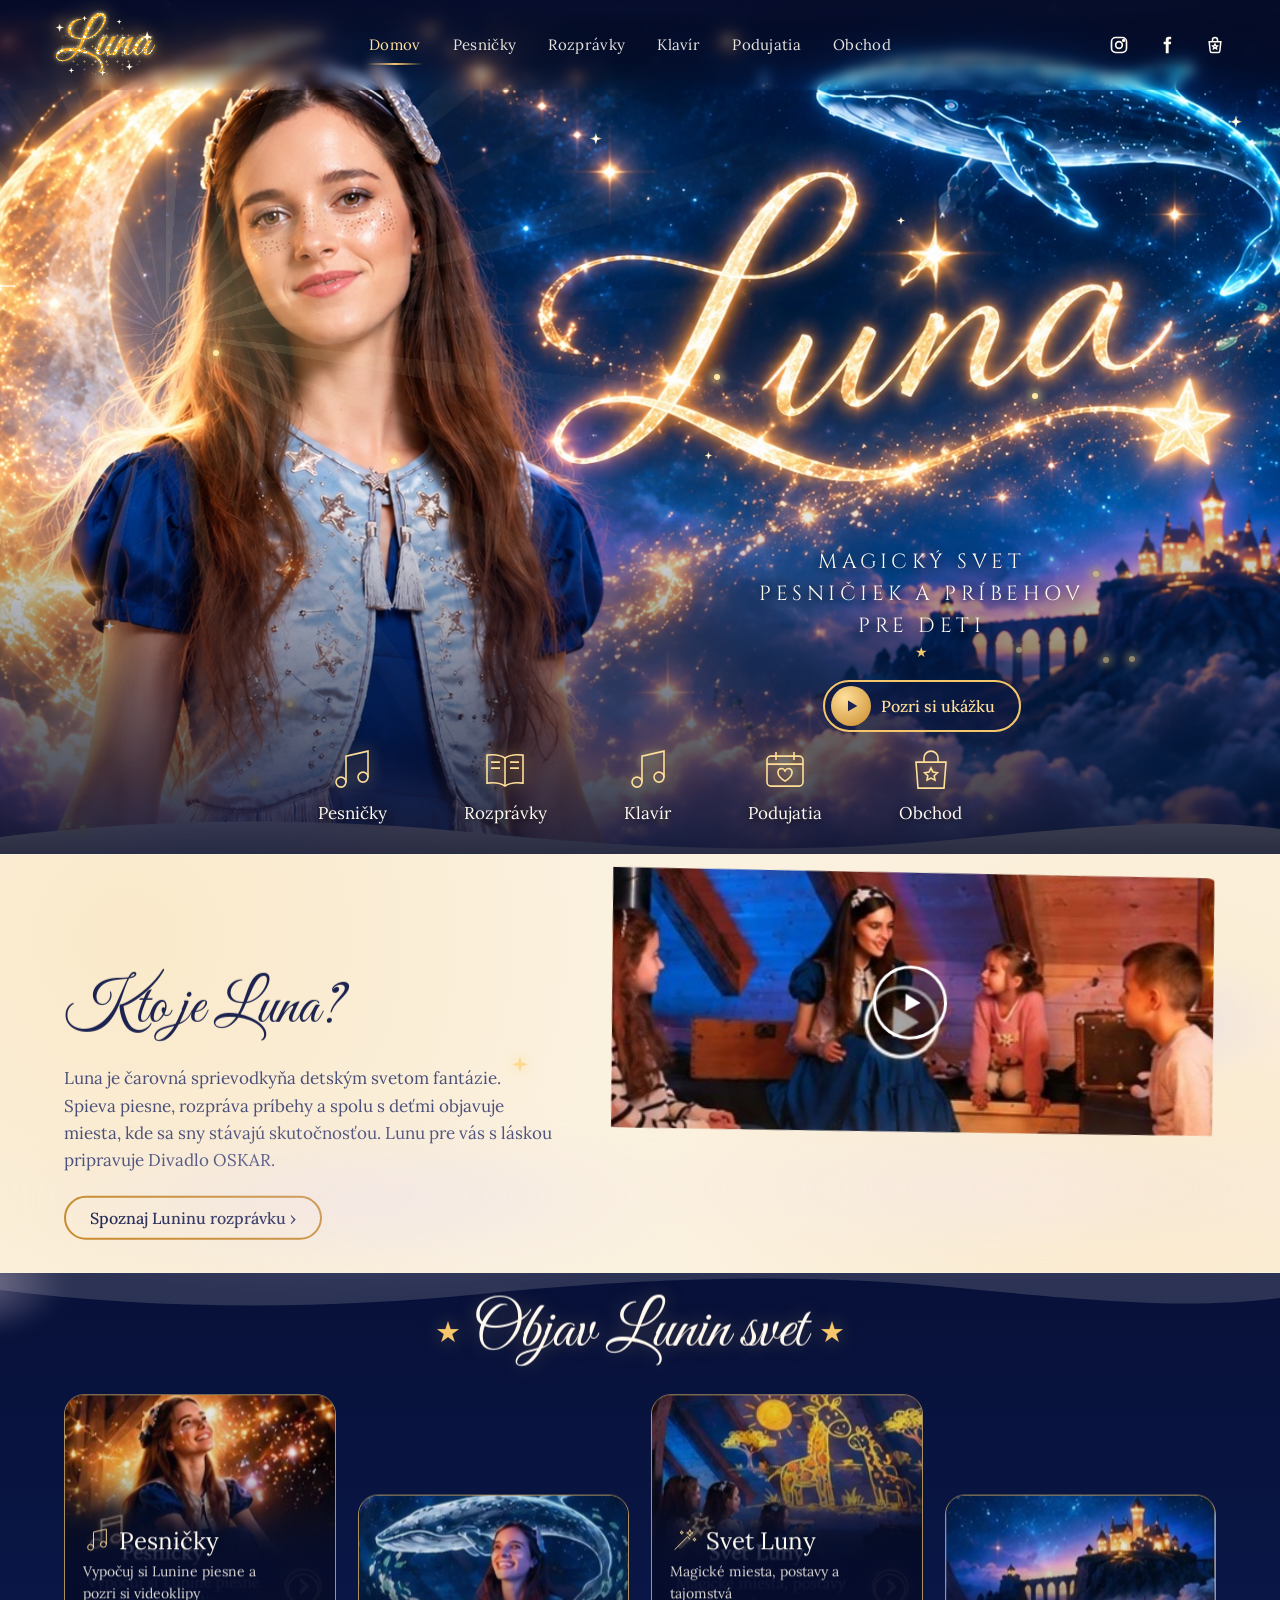
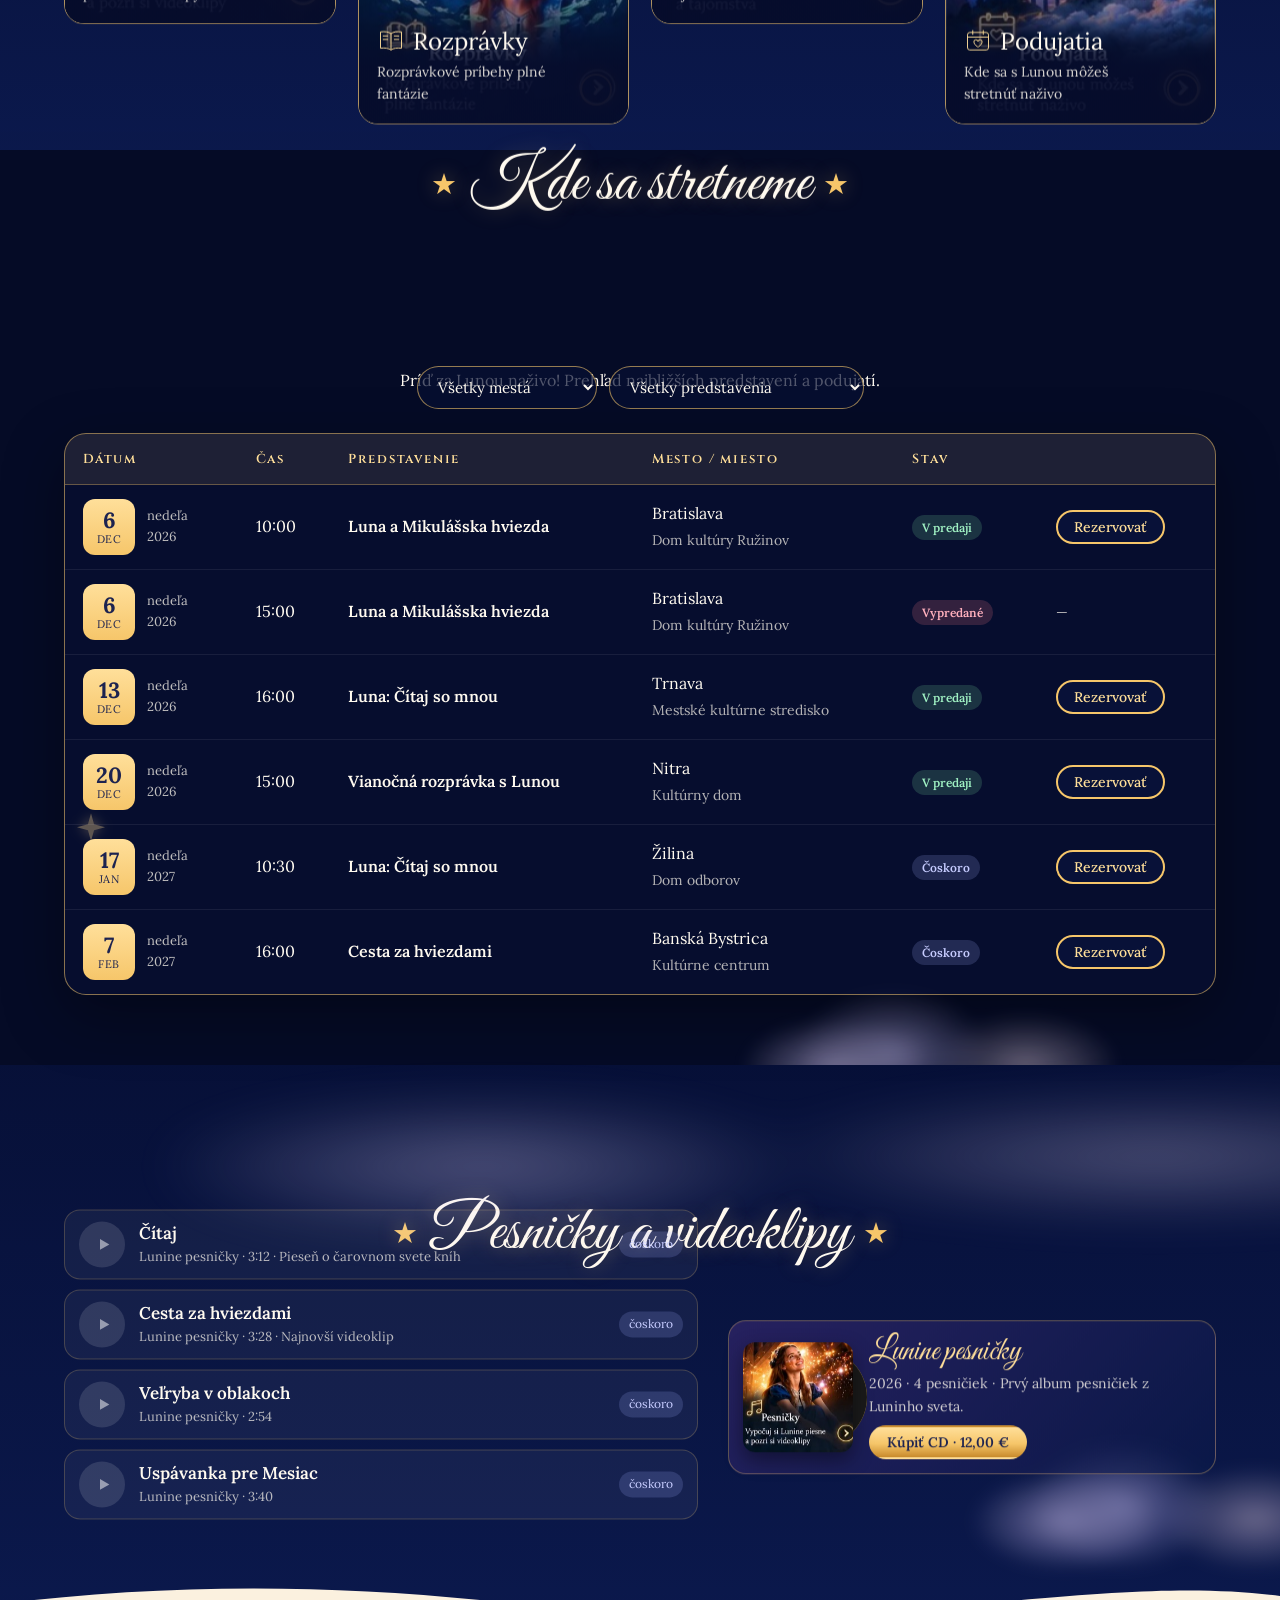
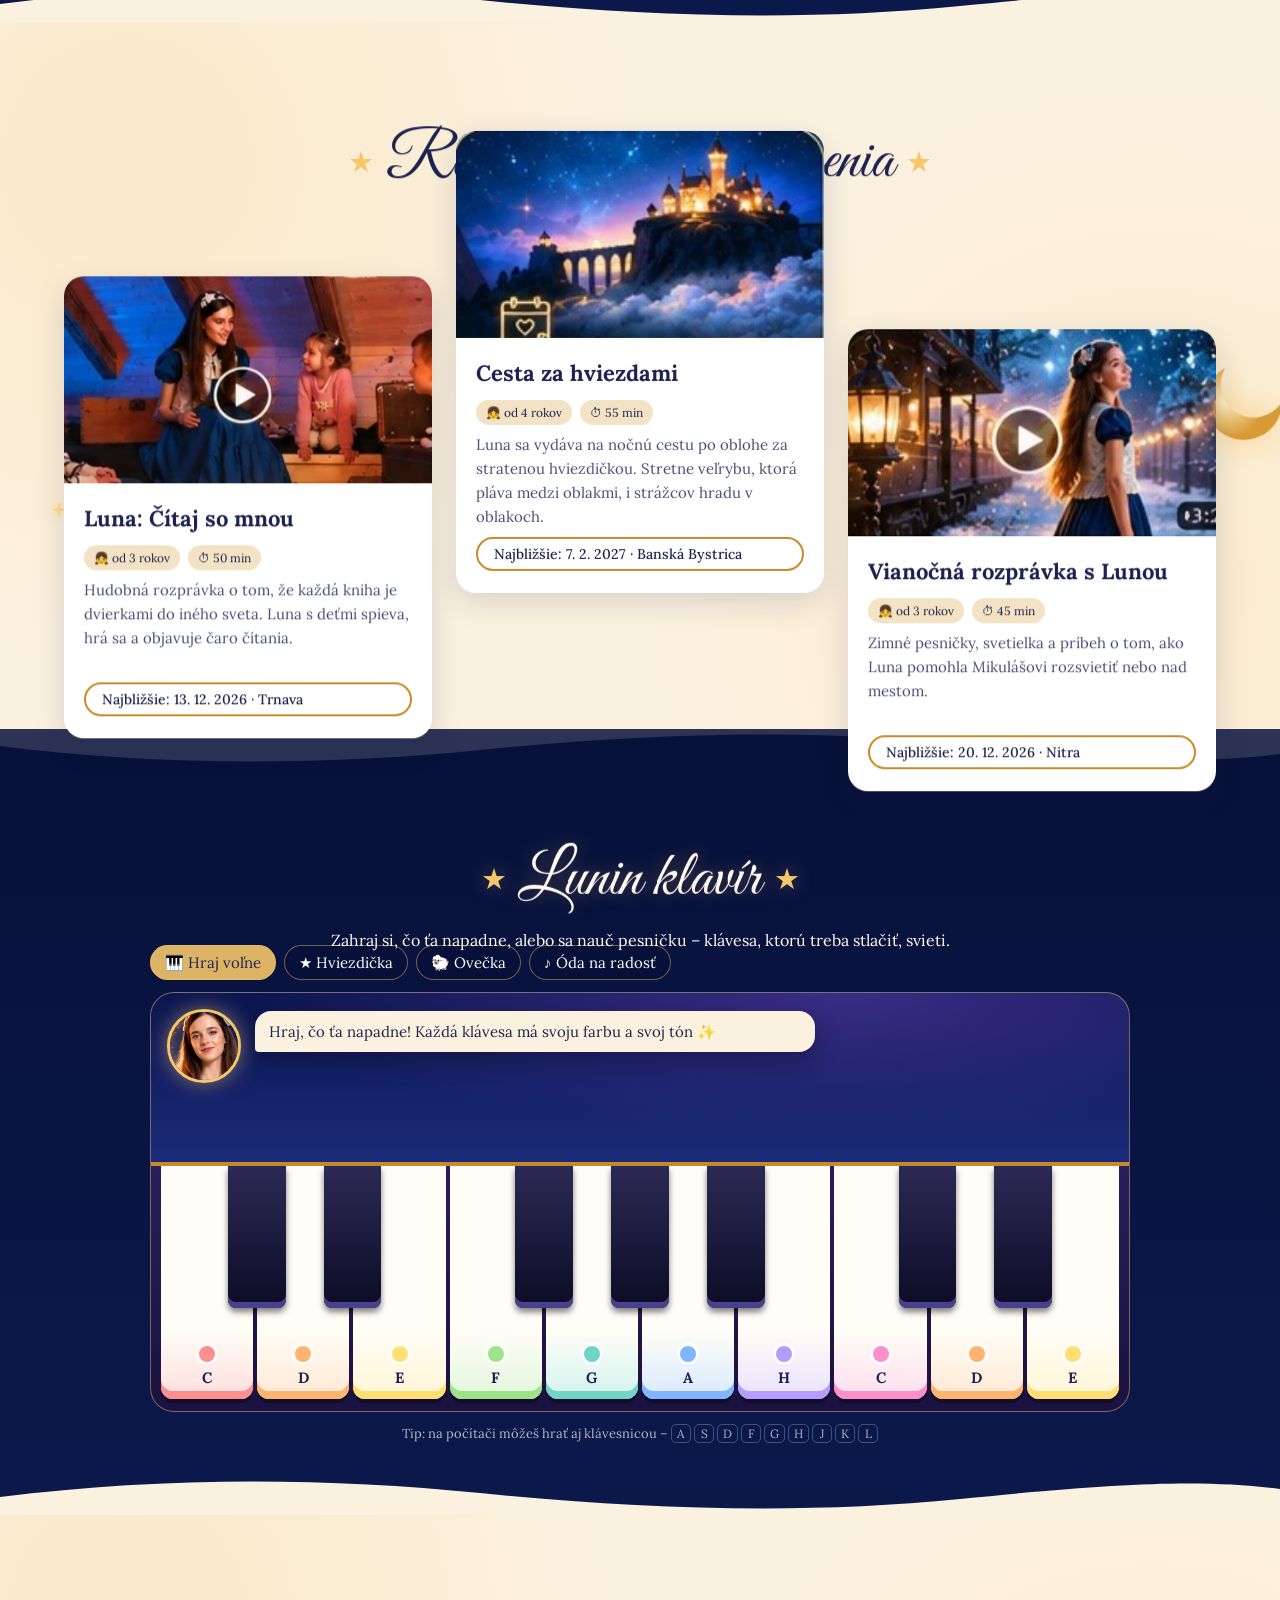
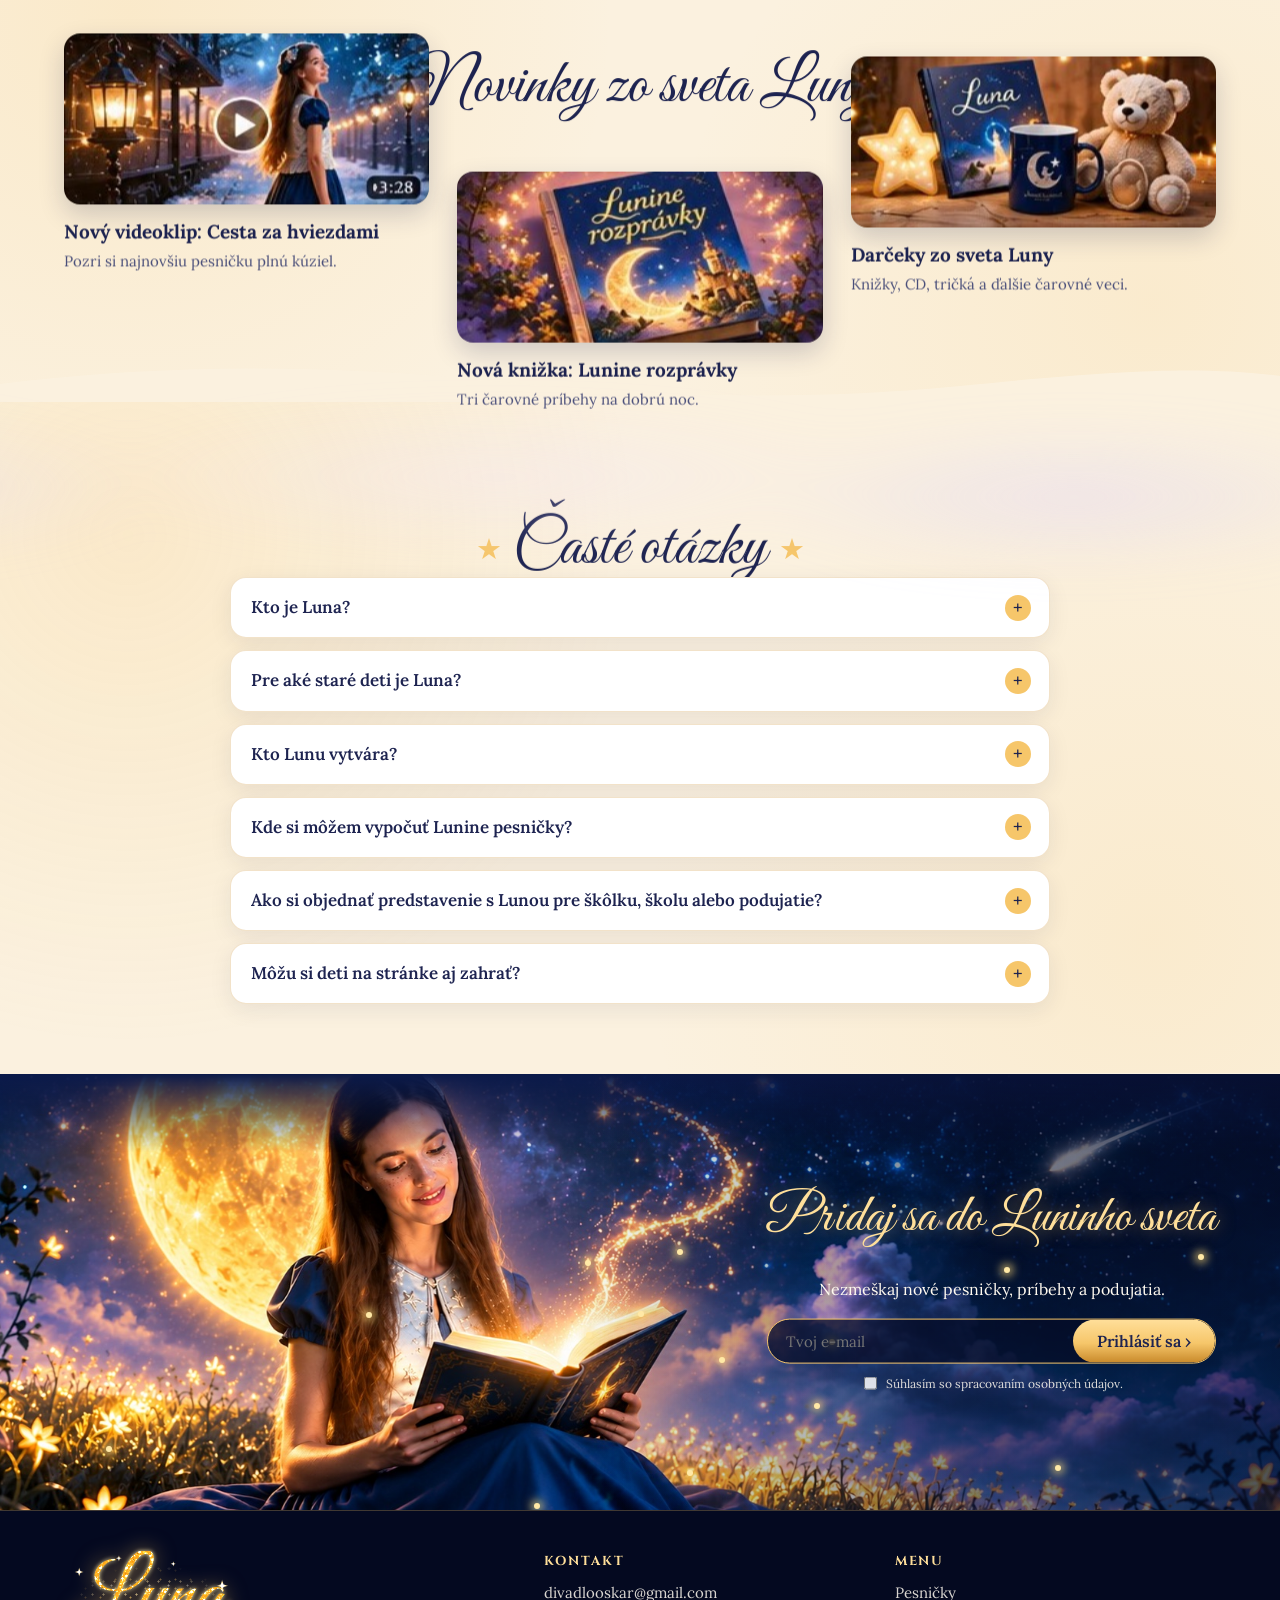
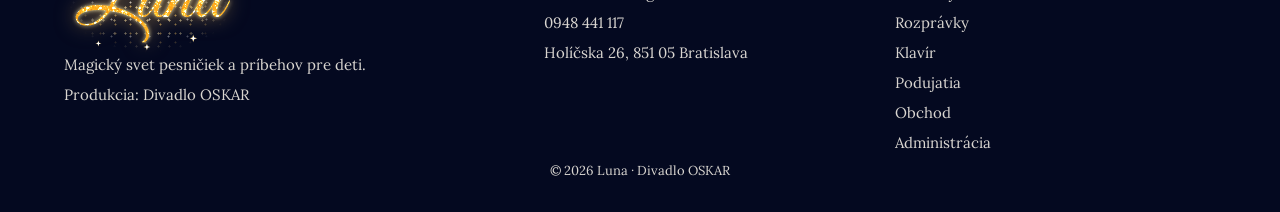
==== commit 8373fd93: "SEO a optimalizácia pre AI asistentov (www.dievcazobrazka.sk) - titulky, popisy, kanonické adresy, O" ====
--- a/index.html
+++ b/index.html
@@ -3,11 +3,171 @@
 <head>
   <meta charset="utf-8">
   <meta name="viewport" content="width=device-width, initial-scale=1">
-  <title>Luna – magický svet pesničiek a príbehov pre deti</title>
-  <meta name="description" content="Luna – čarovná sprievodkyňa detským svetom fantázie. Pesničky, videoklipy, rozprávky, predstavenia a obchod. Produkcia Divadlo OSKAR.">
+  <title>Luna – pesničky, rozprávky a predstavenia pre deti | Divadlo OSKAR</title>
+  <meta name="description" content="Luna je čarovná sprievodkyňa detským svetom fantázie. Pesničky a videoklipy pre deti, rozprávkové predstavenia Divadla OSKAR a detský klavír na hranie online.">
+  <meta name="keywords" content="Luna, pesničky pre deti, detské pesničky, rozprávky pre deti, detské predstavenie, divadlo pre deti, Divadlo OSKAR, detský klavír online, Dievča z obrázka">
+  <meta name="robots" content="index, follow, max-image-preview:large, max-snippet:-1, max-video-preview:-1">
+  <link rel="canonical" href="https://www.dievcazobrazka.sk/">
+  <meta name="author" content="Divadlo OSKAR">
+  <meta name="theme-color" content="#0b1a4a">
+  <!-- náhľad pri zdieľaní (Facebook, Messenger, WhatsApp, LinkedIn) -->
+  <meta property="og:type" content="website">
+  <meta property="og:site_name" content="Luna">
+  <meta property="og:locale" content="sk_SK">
+  <meta property="og:url" content="https://www.dievcazobrazka.sk/">
   <meta property="og:title" content="Luna – magický svet pesničiek a príbehov pre deti">
-  <meta property="og:image" content="img/luna-hero.jpg">
+  <meta property="og:description" content="Luna je čarovná sprievodkyňa detským svetom fantázie. Pesničky a videoklipy pre deti, rozprávkové predstavenia Divadla OSKAR a detský klavír na hranie online.">
+  <meta property="og:image" content="https://www.dievcazobrazka.sk/img/luna-hero.jpg">
+  <meta property="og:image:width" content="1672">
+  <meta property="og:image:height" content="941">
+  <meta property="og:image:alt" content="Luna pod hviezdnou oblohou s mesiacom, veľrybou a hradom v oblakoch">
+  <meta name="twitter:card" content="summary_large_image">
+  <meta name="twitter:title" content="Luna – magický svet pesničiek a príbehov pre deti">
+  <meta name="twitter:description" content="Luna je čarovná sprievodkyňa detským svetom fantázie. Pesničky a videoklipy pre deti, rozprávkové predstavenia Divadla OSKAR a detský klavír na hranie online.">
+  <meta name="twitter:image" content="https://www.dievcazobrazka.sk/img/luna-hero.jpg">
   <link rel="icon" href="data:image/svg+xml,%3Csvg xmlns='http://www.w3.org/2000/svg' viewBox='0 0 60 60'%3E%3Cpath d='M38 6a24 24 0 1 0 16 38A20 20 0 0 1 38 6Z' fill='%23f6c66a'/%3E%3C/svg%3E">
+  <link rel="icon" type="image/png" sizes="192x192" href="img/icon-192.png">
+  <link rel="apple-touch-icon" href="img/icon-180.png">
+  <link rel="manifest" href="site.webmanifest">
+  <!-- súhrn pre AI asistentov (ChatGPT, Claude, Perplexity…) -->
+  <link rel="alternate" type="text/markdown" title="Luna – súhrn pre AI" href="llms.txt">
+  <!-- štruktúrované dáta pre Google a AI vyhľadávanie -->
+  <script type="application/ld+json">
+{
+ "@context": "https://schema.org",
+ "@graph": [
+  {
+   "@type": "WebSite",
+   "@id": "https://www.dievcazobrazka.sk/#website",
+   "url": "https://www.dievcazobrazka.sk/",
+   "name": "Luna",
+   "alternateName": [
+    "Luna – magický svet pesničiek a príbehov pre deti",
+    "Dievča z obrázka"
+   ],
+   "inLanguage": "sk-SK",
+   "publisher": {
+    "@id": "https://www.dievcazobrazka.sk/#divadlo-oskar"
+   }
+  },
+  {
+   "@type": "PerformingGroup",
+   "@id": "https://www.dievcazobrazka.sk/#divadlo-oskar",
+   "name": "Divadlo OSKAR",
+   "url": "https://www.divadlooskar.sk/",
+   "email": "divadlooskar@gmail.com",
+   "telephone": "+421948441117",
+   "address": {
+    "@type": "PostalAddress",
+    "streetAddress": "Holíčska 26",
+    "postalCode": "851 05",
+    "addressLocality": "Bratislava",
+    "addressCountry": "SK"
+   },
+   "sameAs": [
+    "https://www.instagram.com/divadlo.oskar/",
+    "https://www.facebook.com/divadlo.oskar/"
+   ]
+  },
+  {
+   "@type": "CreativeWork",
+   "@id": "https://www.dievcazobrazka.sk/#luna",
+   "name": "Luna",
+   "alternateName": "Dievča z obrázka",
+   "description": "Luna je čarovná sprievodkyňa detským svetom fantázie. Spieva piesne, rozpráva príbehy a spolu s deťmi objavuje miesta, kde sa sny stávajú skutočnosťou. Lunu pre vás s láskou pripravuje Divadlo OSKAR.",
+   "url": "https://www.dievcazobrazka.sk/",
+   "image": "https://www.dievcazobrazka.sk/img/luna-hero.jpg",
+   "inLanguage": "sk",
+   "genre": [
+    "pesničky pre deti",
+    "rozprávky",
+    "detské divadlo"
+   ],
+   "audience": {
+    "@type": "PeopleAudience",
+    "suggestedMinAge": 3
+   },
+   "producer": {
+    "@id": "https://www.dievcazobrazka.sk/#divadlo-oskar"
+   }
+  },
+  {
+   "@type": "WebPage",
+   "@id": "https://www.dievcazobrazka.sk/#webpage",
+   "url": "https://www.dievcazobrazka.sk/",
+   "name": "Luna – pesničky, rozprávky a predstavenia pre deti | Divadlo OSKAR",
+   "description": "Luna je čarovná sprievodkyňa detským svetom fantázie. Pesničky a videoklipy pre deti, rozprávkové predstavenia Divadla OSKAR a detský klavír na hranie online.",
+   "inLanguage": "sk-SK",
+   "isPartOf": {
+    "@id": "https://www.dievcazobrazka.sk/#website"
+   },
+   "about": {
+    "@id": "https://www.dievcazobrazka.sk/#luna"
+   },
+   "primaryImageOfPage": {
+    "@type": "ImageObject",
+    "url": "https://www.dievcazobrazka.sk/img/luna-hero.jpg",
+    "width": 1672,
+    "height": 941
+   }
+  },
+  {
+   "@type": "FAQPage",
+   "@id": "https://www.dievcazobrazka.sk/#faq",
+   "mainEntity": [
+    {
+     "@type": "Question",
+     "name": "Kto je Luna?",
+     "acceptedAnswer": {
+      "@type": "Answer",
+      "text": "Luna je čarovná sprievodkyňa detským svetom fantázie. Spieva piesne, rozpráva príbehy a spolu s deťmi objavuje miesta, kde sa sny stávajú skutočnosťou. Lunu pre vás s láskou pripravuje Divadlo OSKAR."
+     }
+    },
+    {
+     "@type": "Question",
+     "name": "Pre aké staré deti je Luna?",
+     "acceptedAnswer": {
+      "@type": "Answer",
+      "text": "Lunine pesničky, príbehy a predstavenia sú určené deťom predškolského a mladšieho školského veku – približne od 3 rokov."
+     }
+    },
+    {
+     "@type": "Question",
+     "name": "Kto Lunu vytvára?",
+     "acceptedAnswer": {
+      "@type": "Answer",
+      "text": "Lunu pripravuje Divadlo OSKAR z Bratislavy, ktoré pre deti tvorí pesničky, videoklipy a hudobno-rozprávkové predstavenia."
+     }
+    },
+    {
+     "@type": "Question",
+     "name": "Kde si môžem vypočuť Lunine pesničky?",
+     "acceptedAnswer": {
+      "@type": "Answer",
+      "text": "Na tejto stránke v časti Pesničky a videoklipy – pri každej pesničke je odkaz na videoklip na YouTube alebo na Spotify, keď je k dispozícii."
+     }
+    },
+    {
+     "@type": "Question",
+     "name": "Ako si objednať predstavenie s Lunou pre škôlku, školu alebo podujatie?",
+     "acceptedAnswer": {
+      "@type": "Answer",
+      "text": "Napíšte na divadlooskar@gmail.com alebo zavolajte na 0948 441 117. Radi sa dohodneme na termíne aj mieste."
+     }
+    },
+    {
+     "@type": "Question",
+     "name": "Môžu si deti na stránke aj zahrať?",
+     "acceptedAnswer": {
+      "@type": "Answer",
+      "text": "Áno. Na stránke je Lunin klavír – deti môžu hrať voľne alebo sa naučiť pesničku, pri ktorej sa rozsvieti klávesa, ktorú treba stlačiť."
+     }
+    }
+   ]
+  }
+ ]
+}
+  </script>
   <link rel="preconnect" href="https://fonts.googleapis.com">
   <link rel="preconnect" href="https://fonts.gstatic.com" crossorigin>
   <link href="https://fonts.googleapis.com/css2?family=Cinzel:wght@400;600&family=Great+Vibes&family=Lora:ital,wght@0,400;0,500;0,600;1,400&display=swap" rel="stylesheet">
@@ -28,7 +188,7 @@
         <i style="left:8%;top:72%;animation-delay:.4s"></i><i style="left:55%;top:52%;animation-delay:2s;width:9px;height:9px"></i><i style="left:96%;top:12%;animation-delay:1.1s"></i>
       </div>
       <div class="hero-text">
-        <h1 class="sr-only">Luna</h1>
+        <h1 class="sr-only">Luna – magický svet pesničiek a príbehov pre deti</h1>
         <p class="hero-sub" id="tagline">MAGICKÝ SVET<br>PESNIČIEK A PRÍBEHOV<br>PRE DETI<span class="star-sep">★</span></p>
         <button class="btn" id="trailerBtn"><span class="play"><svg viewBox="0 0 24 24"><path d="M6 4l14 8-14 8z"/></svg></span>Pozri si ukážku</button>
       </div>
@@ -41,7 +201,7 @@
       <div class="section-inner about">
         <div class="reveal">
           <h2>Kto je Luna?</h2>
-          <p id="aboutText"></p>
+          <p id="aboutText">Luna je čarovná sprievodkyňa detským svetom fantázie. Spieva piesne, rozpráva príbehy a spolu s deťmi objavuje miesta, kde sa sny stávajú skutočnosťou. Lunu pre vás s láskou pripravuje Divadlo OSKAR.</p>
           <a class="btn btn-ink" href="#predstavenia">Spoznaj Luninu rozprávku ›</a>
         </div>
         <div class="video-frame reveal d2">
@@ -110,6 +270,21 @@
       <div class="section-inner">
         <h2 class="section-title reveal"><span class="twinkle">★</span>Novinky zo sveta Luny<span class="twinkle">★</span></h2>
         <div class="news" id="newsList"></div>
+      </div>
+    </section>
+
+    <!-- ČASTÉ OTÁZKY (aj pre vyhľadávače a AI asistentov) -->
+    <section class="section paper" id="otazky">
+      <div class="section-inner">
+        <h2 class="section-title reveal"><span class="twinkle">★</span>Časté otázky<span class="twinkle">★</span></h2>
+        <div class="faq reveal">
+          <details class="faq-item"><summary>Kto je Luna?</summary><p>Luna je čarovná sprievodkyňa detským svetom fantázie. Spieva piesne, rozpráva príbehy a spolu s deťmi objavuje miesta, kde sa sny stávajú skutočnosťou. Lunu pre vás s láskou pripravuje Divadlo OSKAR.</p></details>
+          <details class="faq-item"><summary>Pre aké staré deti je Luna?</summary><p>Lunine pesničky, príbehy a predstavenia sú určené deťom predškolského a mladšieho školského veku – približne od 3 rokov.</p></details>
+          <details class="faq-item"><summary>Kto Lunu vytvára?</summary><p>Lunu pripravuje Divadlo OSKAR z Bratislavy, ktoré pre deti tvorí pesničky, videoklipy a hudobno-rozprávkové predstavenia.</p></details>
+          <details class="faq-item"><summary>Kde si môžem vypočuť Lunine pesničky?</summary><p>Na tejto stránke v časti Pesničky a videoklipy – pri každej pesničke je odkaz na videoklip na YouTube alebo na Spotify, keď je k dispozícii.</p></details>
+          <details class="faq-item"><summary>Ako si objednať predstavenie s Lunou pre škôlku, školu alebo podujatie?</summary><p>Napíšte na divadlooskar@gmail.com alebo zavolajte na 0948 441 117. Radi sa dohodneme na termíne aj mieste.</p></details>
+          <details class="faq-item"><summary>Môžu si deti na stránke aj zahrať?</summary><p>Áno. Na stránke je Lunin klavír – deti môžu hrať voľne alebo sa naučiť pesničku, pri ktorej sa rozsvieti klávesa, ktorú treba stlačiť.</p></details>
+        </div>
       </div>
     </section>
 
--- a/css/luna.css
+++ b/css/luna.css
@@ -642,3 +642,18 @@
   .show-card .body { padding: 14px 16px 18px; }
   .show-card h3 { font-size: 20px; }
 }
+
+/* ---------- Časté otázky ---------- */
+.faq { max-width: 820px; margin: 0 auto; display: grid; gap: 12px; }
+.faq-item { background: #fff; border-radius: 16px; box-shadow: 0 6px 22px rgba(29, 35, 80, .08); border: 1px solid rgba(201, 138, 43, .25); overflow: hidden; }
+.faq-item summary {
+  list-style: none; cursor: pointer; padding: 16px 52px 16px 20px; font-weight: 600; font-size: 17px; position: relative; color: var(--ink);
+}
+.faq-item summary::-webkit-details-marker { display: none; }
+.faq-item summary::after {
+  content: "+"; position: absolute; right: 18px; top: 50%; transform: translateY(-50%); width: 26px; height: 26px; border-radius: 50%;
+  display: grid; place-items: center; background: var(--gold); color: var(--ink); font-size: 18px; line-height: 1; transition: transform .3s;
+}
+.faq-item[open] summary::after { transform: translateY(-50%) rotate(45deg); }
+.faq-item p { margin: 0; padding: 0 20px 18px; color: var(--ink-soft); line-height: 1.6; }
+@media (max-width: 600px) { .faq-item summary { font-size: 15.5px; padding: 14px 48px 14px 16px; } .faq-item p { padding: 0 16px 16px; font-size: 15px; } }
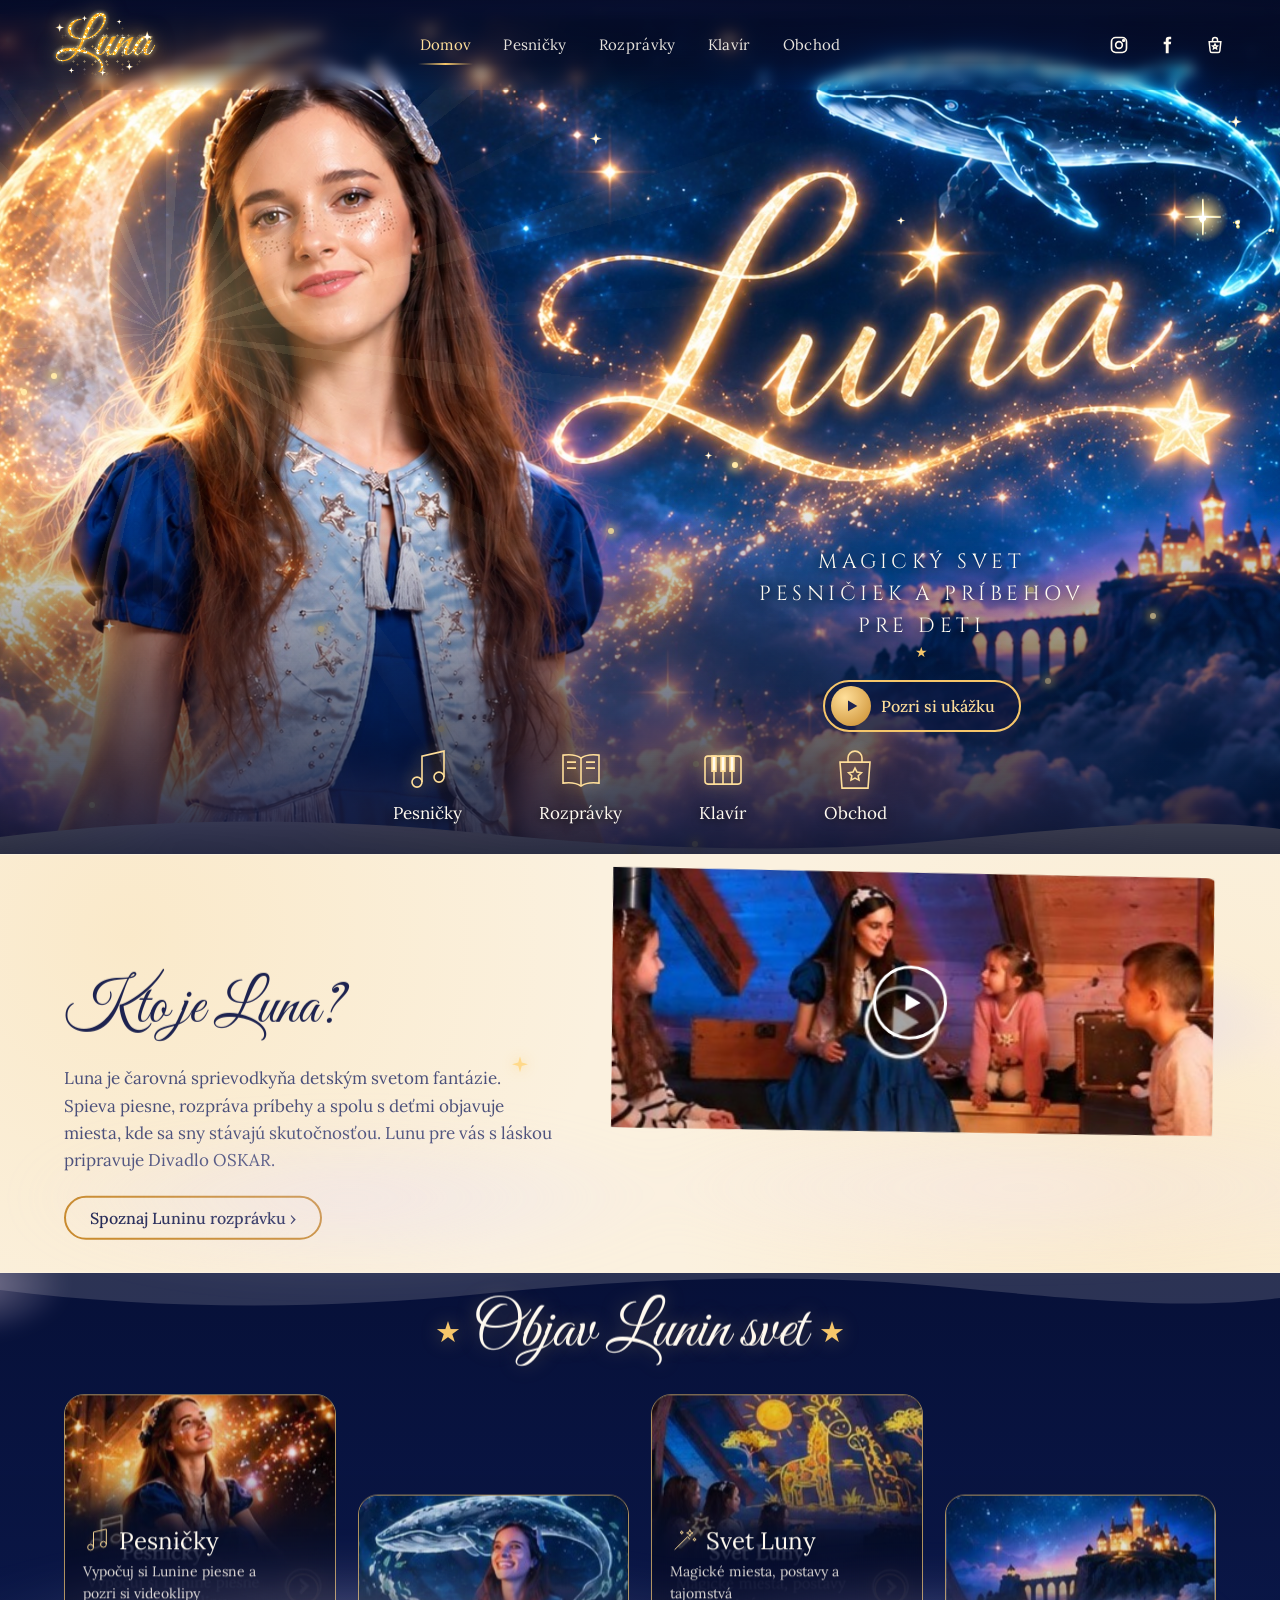
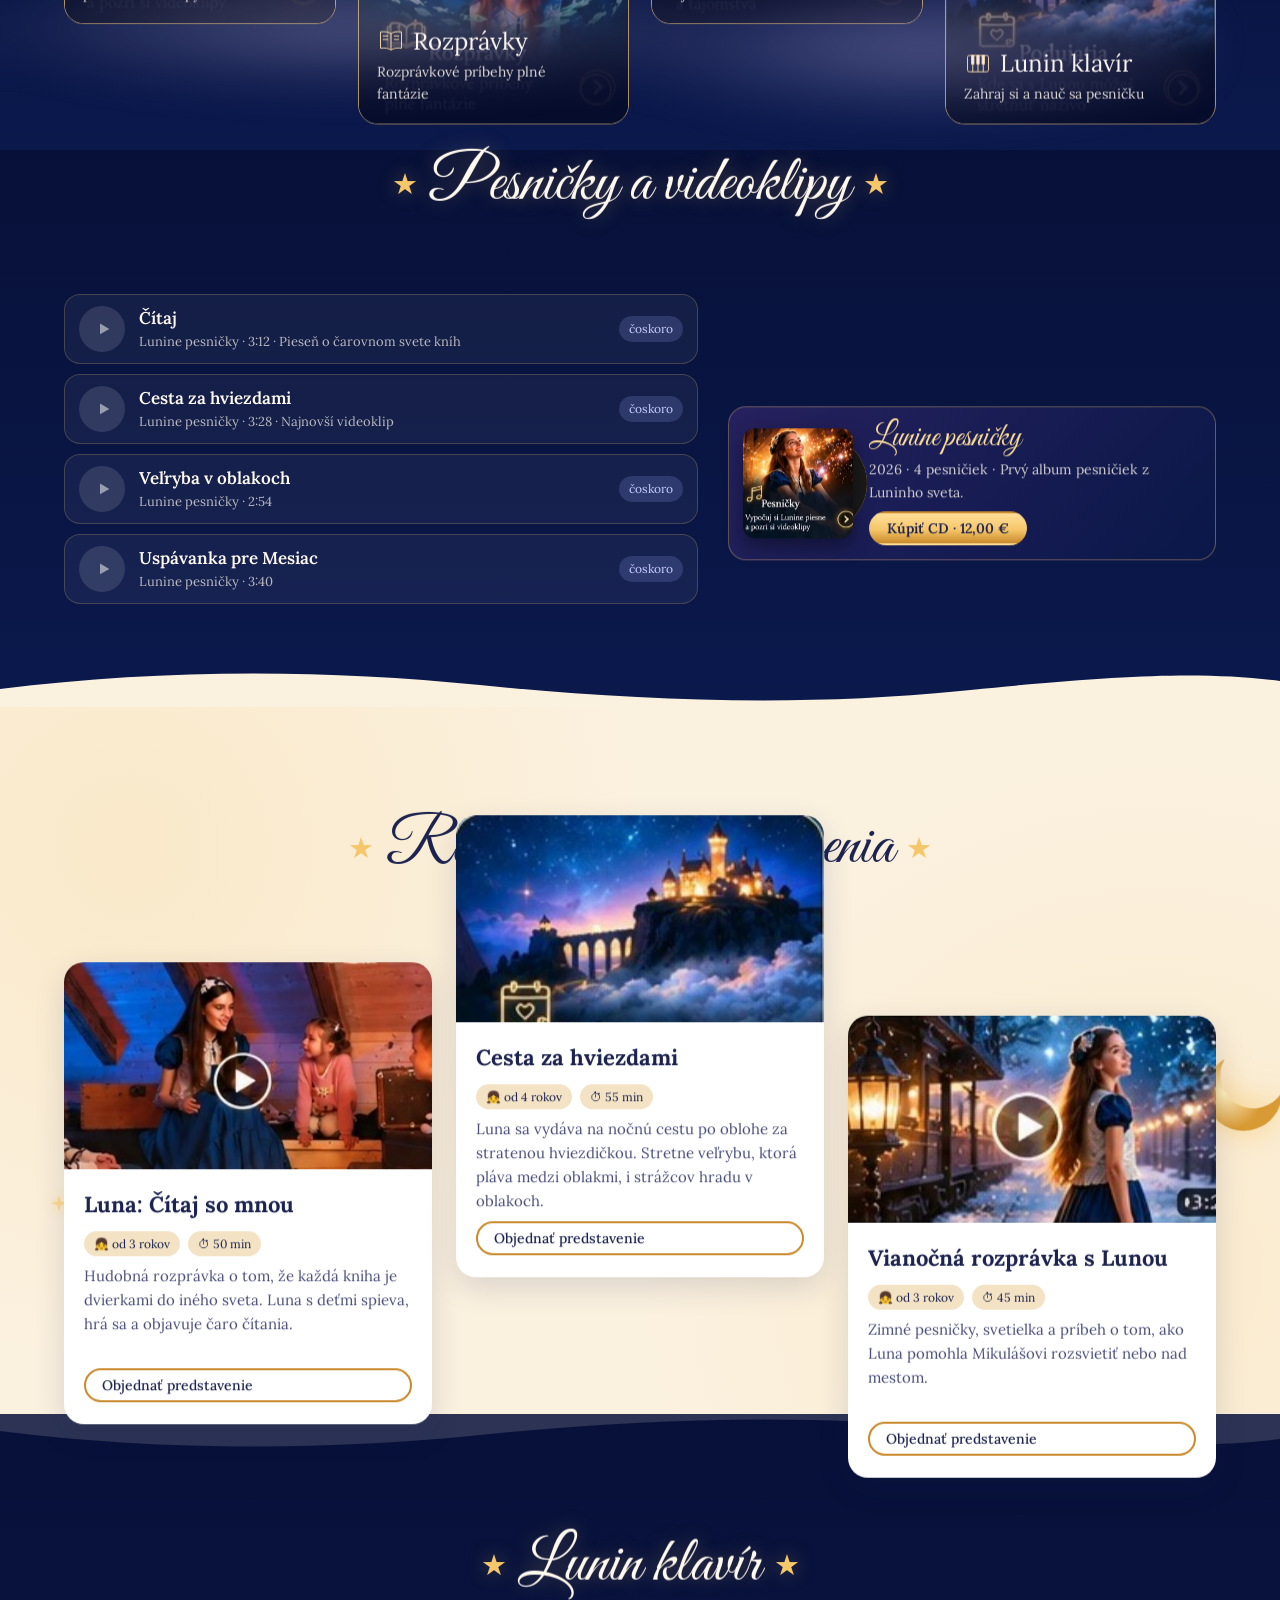
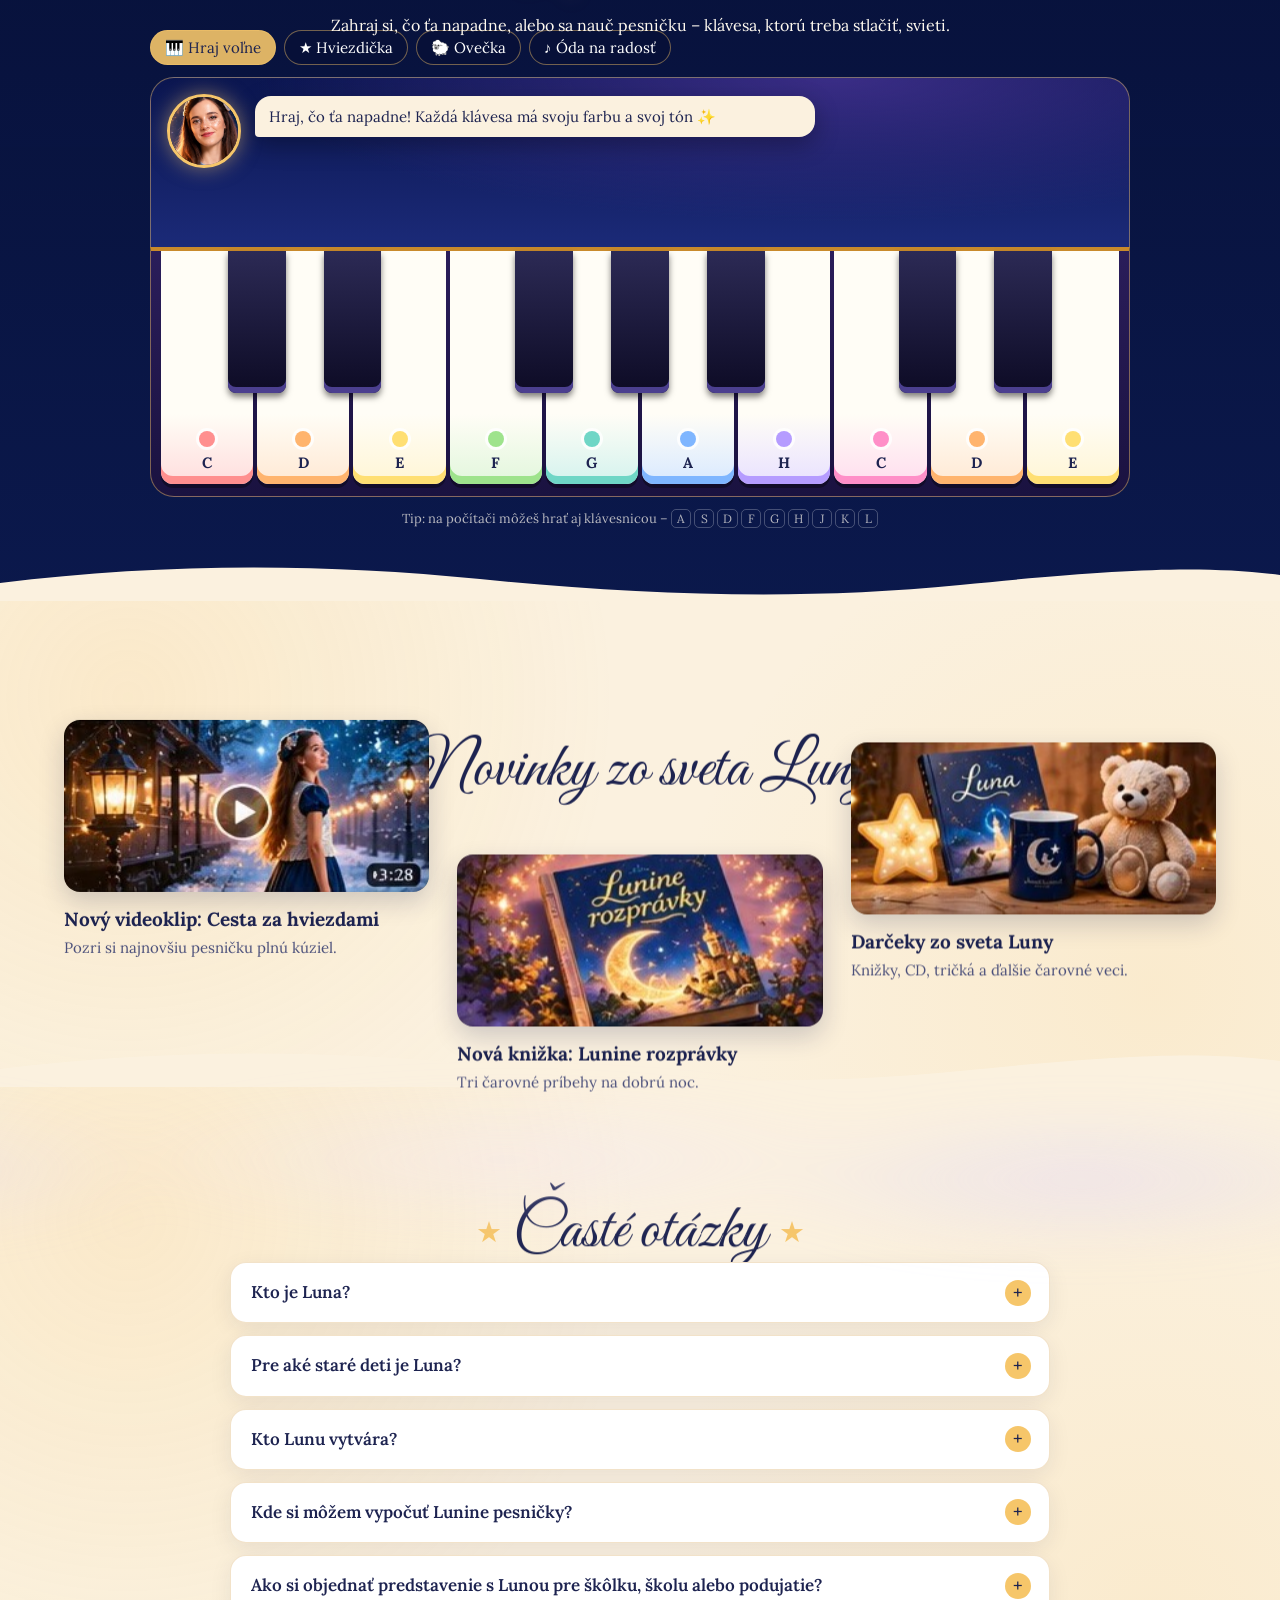
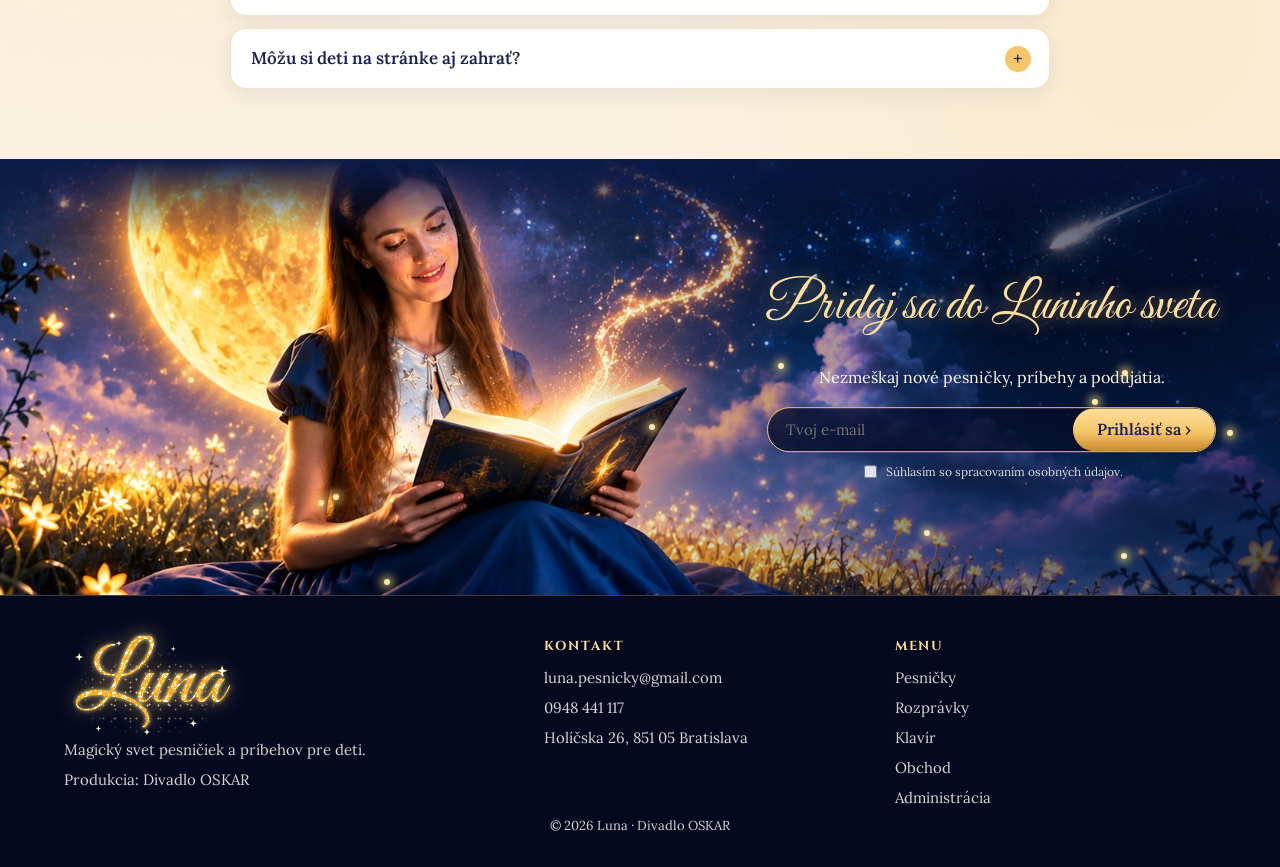
==== commit 981adf19: "Kontaktný e-mail: luna.pesnicky@gmail.com Co-Authored-By: Claude Opus 5.5 <noreply@anthropic.com> Cl" ====
--- a/index.html
+++ b/index.html
@@ -55,7 +55,7 @@
    "@id": "https://www.dievcazobrazka.sk/#divadlo-oskar",
    "name": "Divadlo OSKAR",
    "url": "https://www.divadlooskar.sk/",
-   "email": "divadlooskar@gmail.com",
+   "email": "luna.pesnicky@gmail.com",
    "telephone": "+421948441117",
    "address": {
     "@type": "PostalAddress",
@@ -152,7 +152,7 @@
      "name": "Ako si objednať predstavenie s Lunou pre škôlku, školu alebo podujatie?",
      "acceptedAnswer": {
       "@type": "Answer",
-      "text": "Napíšte na divadlooskar@gmail.com alebo zavolajte na 0948 441 117. Radi sa dohodneme na termíne aj mieste."
+      "text": "Napíšte na luna.pesnicky@gmail.com alebo zavolajte na 0948 441 117. Radi sa dohodneme na termíne aj mieste."
      }
     },
     {
@@ -282,7 +282,7 @@
           <details class="faq-item"><summary>Pre aké staré deti je Luna?</summary><p>Lunine pesničky, príbehy a predstavenia sú určené deťom predškolského a mladšieho školského veku – približne od 3 rokov.</p></details>
           <details class="faq-item"><summary>Kto Lunu vytvára?</summary><p>Lunu pripravuje Divadlo OSKAR z Bratislavy, ktoré pre deti tvorí pesničky, videoklipy a hudobno-rozprávkové predstavenia.</p></details>
           <details class="faq-item"><summary>Kde si môžem vypočuť Lunine pesničky?</summary><p>Na tejto stránke v časti Pesničky a videoklipy – pri každej pesničke je odkaz na videoklip na YouTube alebo na Spotify, keď je k dispozícii.</p></details>
-          <details class="faq-item"><summary>Ako si objednať predstavenie s Lunou pre škôlku, školu alebo podujatie?</summary><p>Napíšte na divadlooskar@gmail.com alebo zavolajte na 0948 441 117. Radi sa dohodneme na termíne aj mieste.</p></details>
+          <details class="faq-item"><summary>Ako si objednať predstavenie s Lunou pre škôlku, školu alebo podujatie?</summary><p>Napíšte na luna.pesnicky@gmail.com alebo zavolajte na 0948 441 117. Radi sa dohodneme na termíne aj mieste.</p></details>
           <details class="faq-item"><summary>Môžu si deti na stránke aj zahrať?</summary><p>Áno. Na stránke je Lunin klavír – deti môžu hrať voľne alebo sa naučiť pesničku, pri ktorej sa rozsvieti klávesa, ktorú treba stlačiť.</p></details>
         </div>
       </div>
--- a/css/luna.css
+++ b/css/luna.css
@@ -469,32 +469,6 @@
   100% { opacity: 0; transform: translate(var(--dx), var(--dy)) scale(1.3); }
 }
 
-/* úvodné zjavenie stránky */
-html.veiled main, html.veiled .site-header, html.veiled .site-footer {
-  opacity: 0; filter: blur(10px) brightness(1.2); scale: 1.02;
-}
-main, .site-header, .site-footer { transition: opacity 1.8s ease, filter 2.2s ease, scale 2.4s cubic-bezier(.2, .8, .2, 1); }
-#intro { position: fixed; inset: 0; z-index: 500; pointer-events: auto; cursor: pointer; }
-#intro canvas { position: absolute; inset: 0; width: 100%; height: 100%; }
-#intro .fog {
-  position: absolute; inset: -30%; pointer-events: none;
-  background:
-    radial-gradient(30% 25% at 30% 40%, rgba(220, 210, 255, .55), transparent 70%),
-    radial-gradient(35% 30% at 70% 55%, rgba(200, 190, 250, .5), transparent 70%),
-    radial-gradient(40% 30% at 50% 80%, rgba(255, 230, 245, .4), transparent 70%),
-    radial-gradient(30% 30% at 55% 25%, rgba(190, 200, 255, .45), transparent 70%);
-  filter: blur(30px); transition: opacity 2.2s ease, transform 2.6s ease;
-  animation: fogswirl 6s ease-in-out infinite alternate;
-}
-#intro .fog.f2 { transform: rotate(120deg); animation-duration: 8s; }
-#intro .fog.f3 { transform: rotate(240deg) scale(1.2); animation-duration: 7s; opacity: .8; }
-#intro .bg { position: absolute; inset: 0; background: radial-gradient(ellipse at center, #1a2a6c, #050b26 70%); transition: opacity .9s ease; }
-@keyframes fogswirl { to { translate: 4% -3%; } }
-#intro.lift .bg { opacity: 0; }
-#intro.lift .fog { opacity: 0; transform: scale(1.8); }
-#intro.lift .fog.f2 { transform: rotate(120deg) scale(1.8) translateX(30%); }
-#intro.lift .fog.f3 { transform: rotate(240deg) scale(2) translateX(-30%); }
-
 /* dekorácie, ktoré sa pri scrollovaní hýbu */
 .decor-layer { position: absolute; inset: 0; overflow: hidden; pointer-events: none; z-index: 0; }
 .section-inner { position: relative; z-index: 1; }
@@ -545,27 +519,8 @@
 @media (prefers-reduced-motion: reduce) {
   *, *::before, *::after { animation: none !important; transition: none !important; }
   .reveal { opacity: 1; scale: 1; filter: none; }
-  #intro { display: none; } html.veiled main, html.veiled .site-header { opacity: 1; filter: none; scale: 1; }
-}
-
-/* kruhová clona: stránka sa otvorí z bodu výbuchu */
-html.iris main, html.iris .site-header { animation: irisOpen 2.2s cubic-bezier(.3, .7, .2, 1) both; }
-@keyframes irisOpen { from { clip-path: circle(0% at var(--ix, 50%) var(--iy, 50vh)); } to { clip-path: circle(150% at var(--ix, 50%) var(--iy, 50vh)); } }
-
-/* video s kométou z trblietok (čierne pozadie sa „odfiltruje“ režimom screen) */
-#intro .intro-video { position: absolute; inset: 0; width: 100%; height: 100%; object-fit: cover; mix-blend-mode: screen; transition: opacity .7s ease; }
-#intro .intro-video.out { opacity: 0; }
-
-/* veľké logo z výbuchu, ktoré odletí do hlavičky */
-.intro-logo, .intro-logo.glitter-logo {
-  position: fixed; z-index: 600; left: 50%; top: 50%; pointer-events: none;
-  transform: translate(-50%, -50%) scale(.85); opacity: 0; filter: blur(10px) brightness(1.3);
-  transition: opacity 1.4s ease, transform 1.8s cubic-bezier(.25, .8, .3, 1), filter 1.4s ease;
-}
-.intro-logo .glitter-text { font-size: clamp(110px, 19vw, 300px); background-size: 300% 100%, 140px 140px; }
-.intro-logo.show { opacity: 1; transform: translate(-50%, -50%) scale(1); filter: none; }
-.intro-logo.fly { transition: transform 1.1s cubic-bezier(.65, 0, .25, 1), opacity .3s; transform-origin: center; }
-html.logo-flying .site-header .glitter-logo { opacity: 0; }
+}
+
 .site-header .glitter-logo { transition: opacity .2s; }
 .site-header .glitter-logo.landed .glitter-text { animation: glitterMove 8s linear infinite, landed 1.1s ease-out; }
 @keyframes landed { 0% { filter: drop-shadow(0 0 14px #fff6d8) drop-shadow(0 0 40px rgba(255, 210, 120, 1)); } }
@@ -657,3 +612,16 @@
 .faq-item[open] summary::after { transform: translateY(-50%) rotate(45deg); }
 .faq-item p { margin: 0; padding: 0 20px 18px; color: var(--ink-soft); line-height: 1.6; }
 @media (max-width: 600px) { .faq-item summary { font-size: 15.5px; padding: 14px 48px 14px 16px; } .faq-item p { padding: 0 16px 16px; font-size: 15px; } }
+
+/* ---------- Pesničky zo Spotify a klipy z YouTube ---------- */
+.streams { display: grid; grid-template-columns: 1fr 1.25fr; gap: 26px; align-items: start; margin-bottom: 30px; }
+.streams:has(.stream:only-child) { grid-template-columns: minmax(0, 760px); justify-content: center; }
+.stream h3 { display: flex; align-items: center; gap: 10px; margin: 0 0 12px; font: 600 18px var(--f-body); color: var(--gold-2); }
+.stream h3 svg { width: 22px; height: 22px; }
+.stream iframe { display: block; width: 100%; border: 0; border-radius: 16px; background: rgba(8, 16, 52, .6); }
+.stream.spotify iframe { height: 452px; }
+.yt-frame { position: relative; aspect-ratio: 16 / 9; border-radius: 16px; overflow: hidden; border: 1.5px solid rgba(246, 198, 106, .5); box-shadow: 0 20px 50px rgba(0, 0, 0, .4); }
+.yt-frame iframe { position: absolute; inset: 0; height: 100%; border-radius: 0; }
+.songs-layout.from-streams .song-list { display: none; }
+.songs-layout.from-streams { grid-template-columns: minmax(0, 760px); justify-content: center; }
+@media (max-width: 900px) { .streams { grid-template-columns: 1fr; } .stream.spotify iframe { height: 380px; } }
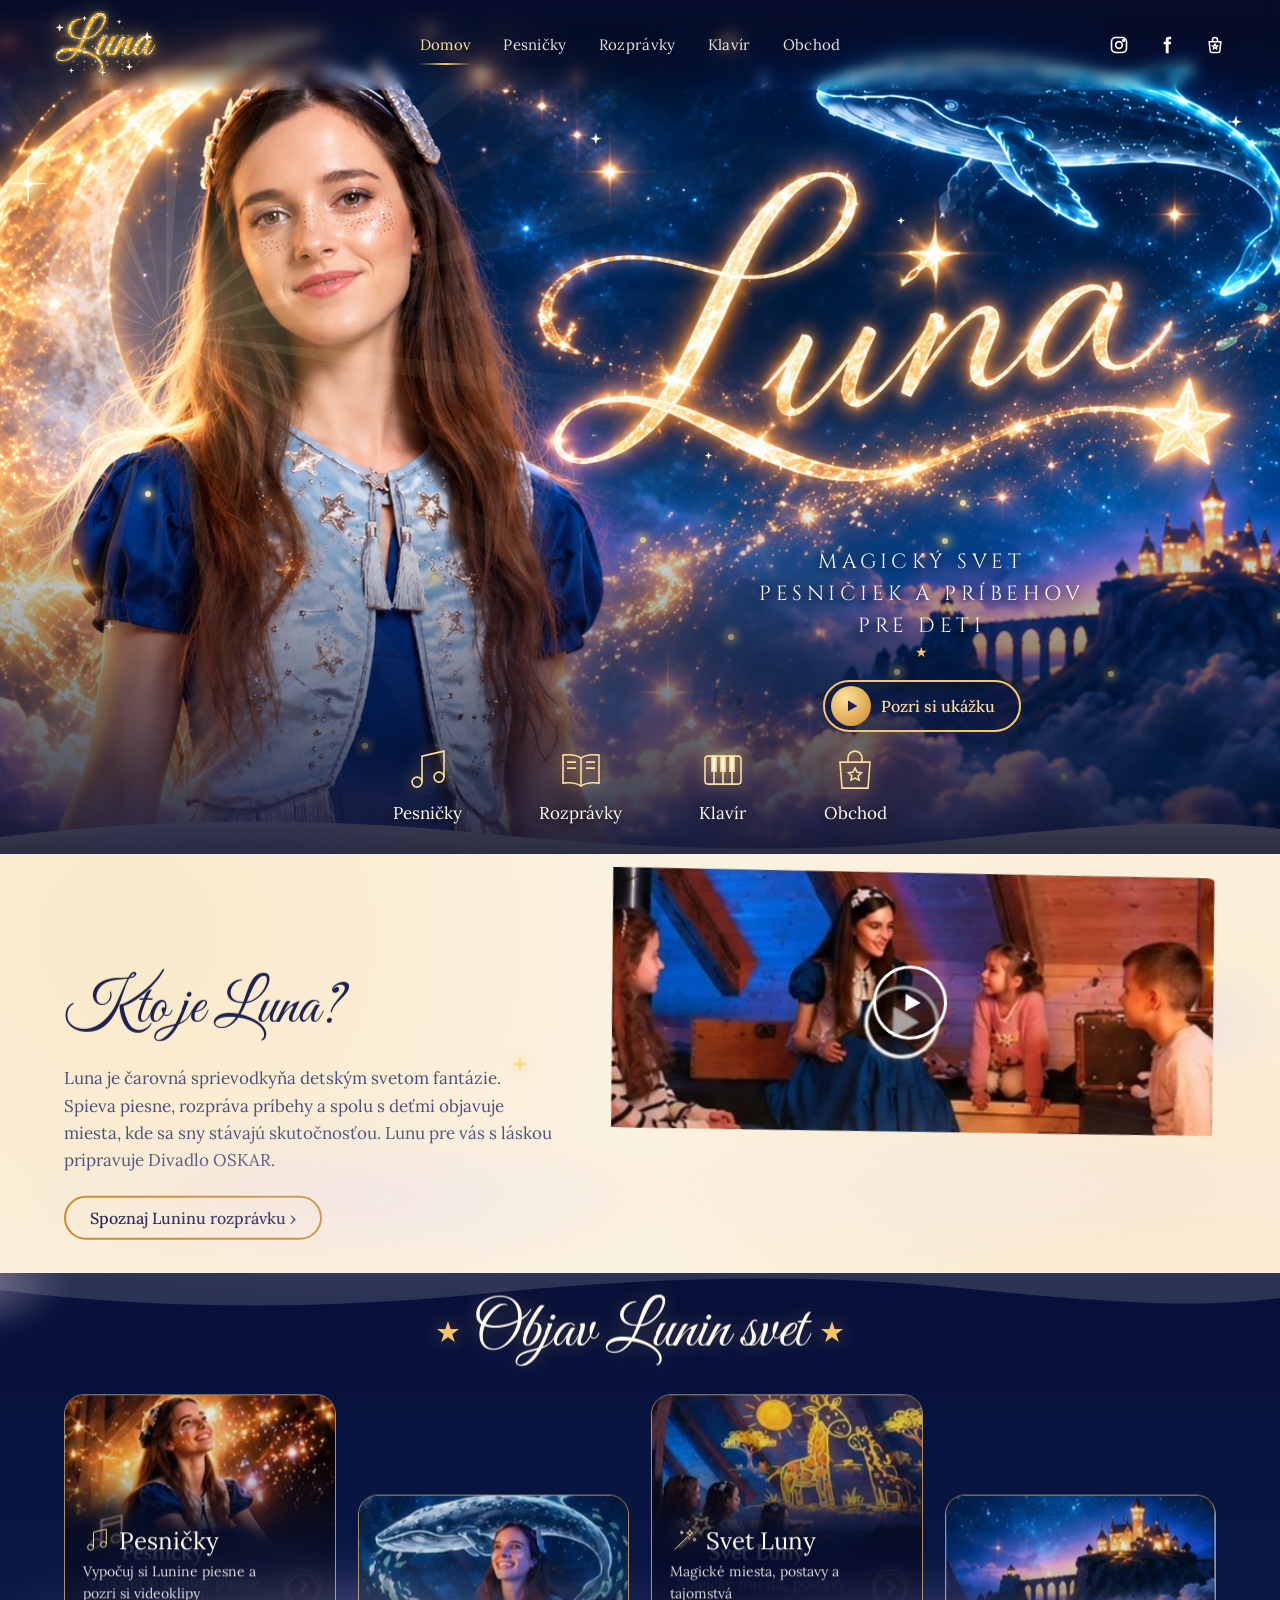
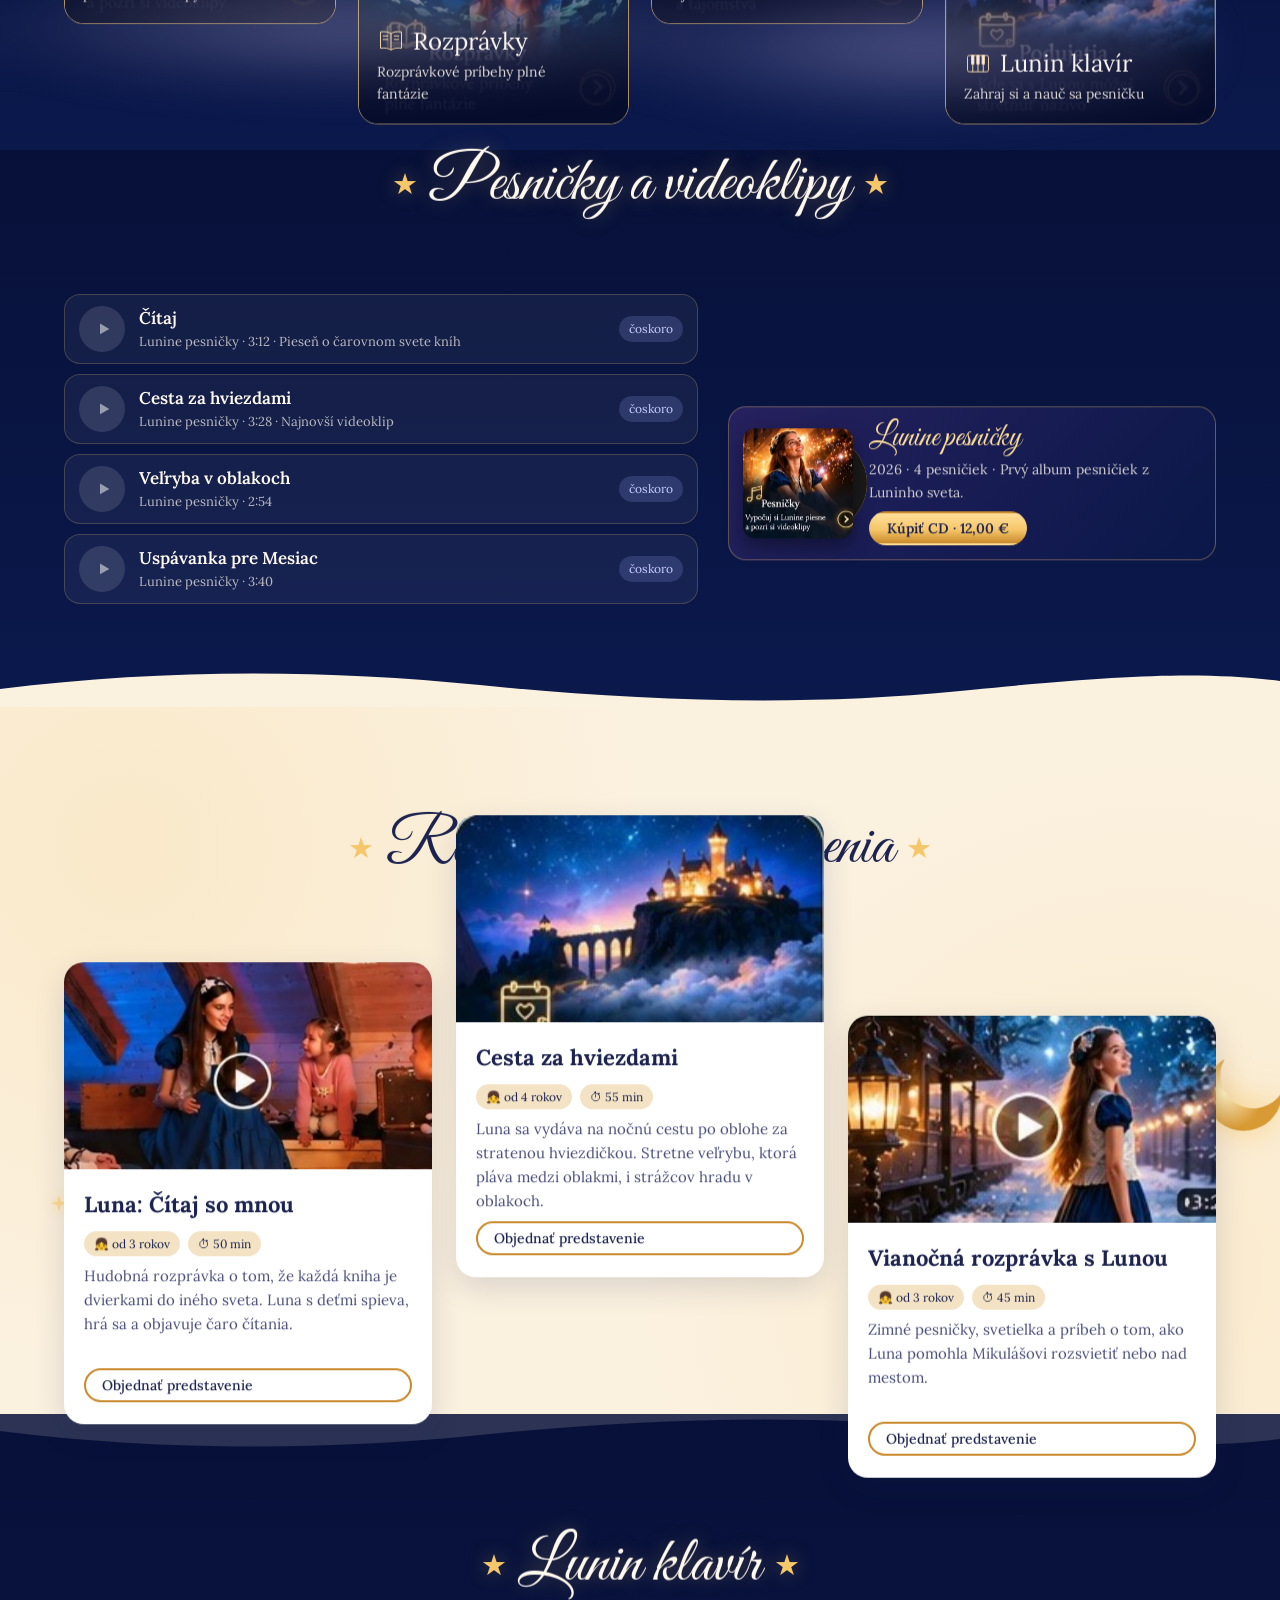
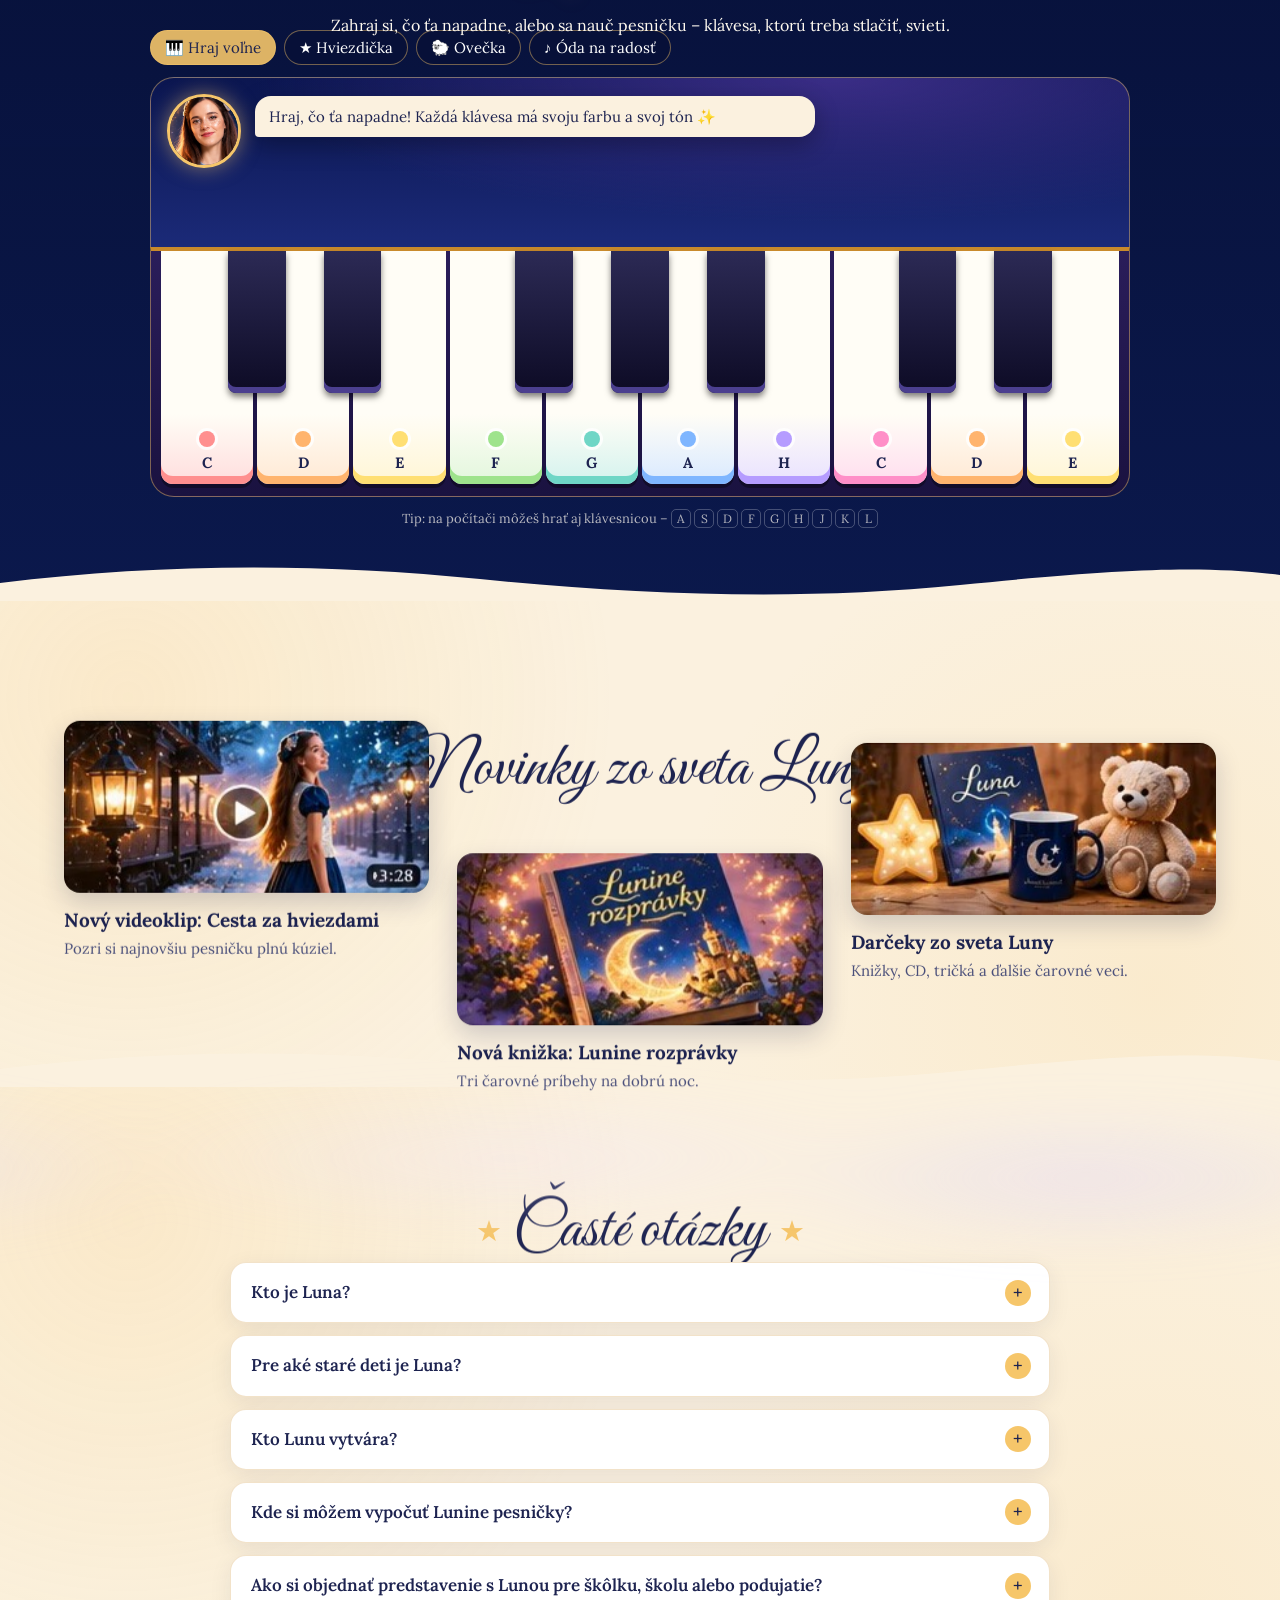
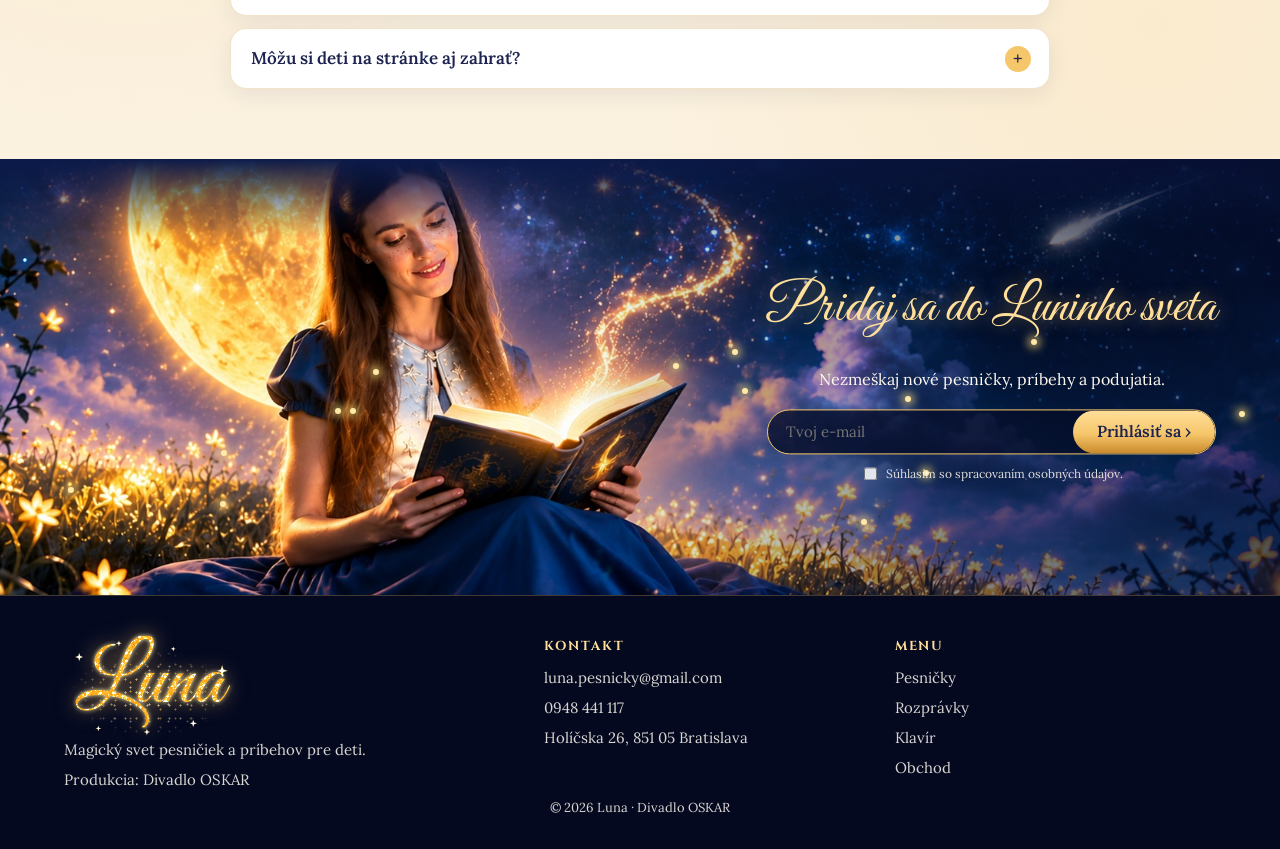
==== commit 2cf8918f: "Bezpečnostné opravy a funkčné nahrávanie fotiek v admine Server (api.php): - limit pokusov o prihlás" ====
--- a/index.html
+++ b/index.html
@@ -295,7 +295,8 @@
         <h2>Pridaj sa do Luninho sveta</h2>
         <p>Nezmeškaj nové pesničky, príbehy a podujatia.</p>
         <form class="join-form" id="joinForm">
-          <input type="email" required placeholder="Tvoj e-mail" aria-label="E-mail">
+          <input type="email" required placeholder="Tvoj e-mail" aria-label="E-mail" maxlength="254">
+          <input class="hp" name="website" tabindex="-1" autocomplete="off" aria-hidden="true">
           <button class="btn btn-gold" type="submit">Prihlásiť sa ›</button>
         </form>
         <label class="consent"><input type="checkbox" required form="joinForm"> Súhlasím so spracovaním osobných údajov.</label>
--- a/css/luna.css
+++ b/css/luna.css
@@ -625,3 +625,6 @@
 .songs-layout.from-streams .song-list { display: none; }
 .songs-layout.from-streams { grid-template-columns: minmax(0, 760px); justify-content: center; }
 @media (max-width: 900px) { .streams { grid-template-columns: 1fr; } .stream.spotify iframe { height: 380px; } }
+
+/* pasca na robotov (pole, ktoré človek nevidí) */
+.hp { position: absolute !important; left: -10000px !important; width: 1px; height: 1px; opacity: 0; }
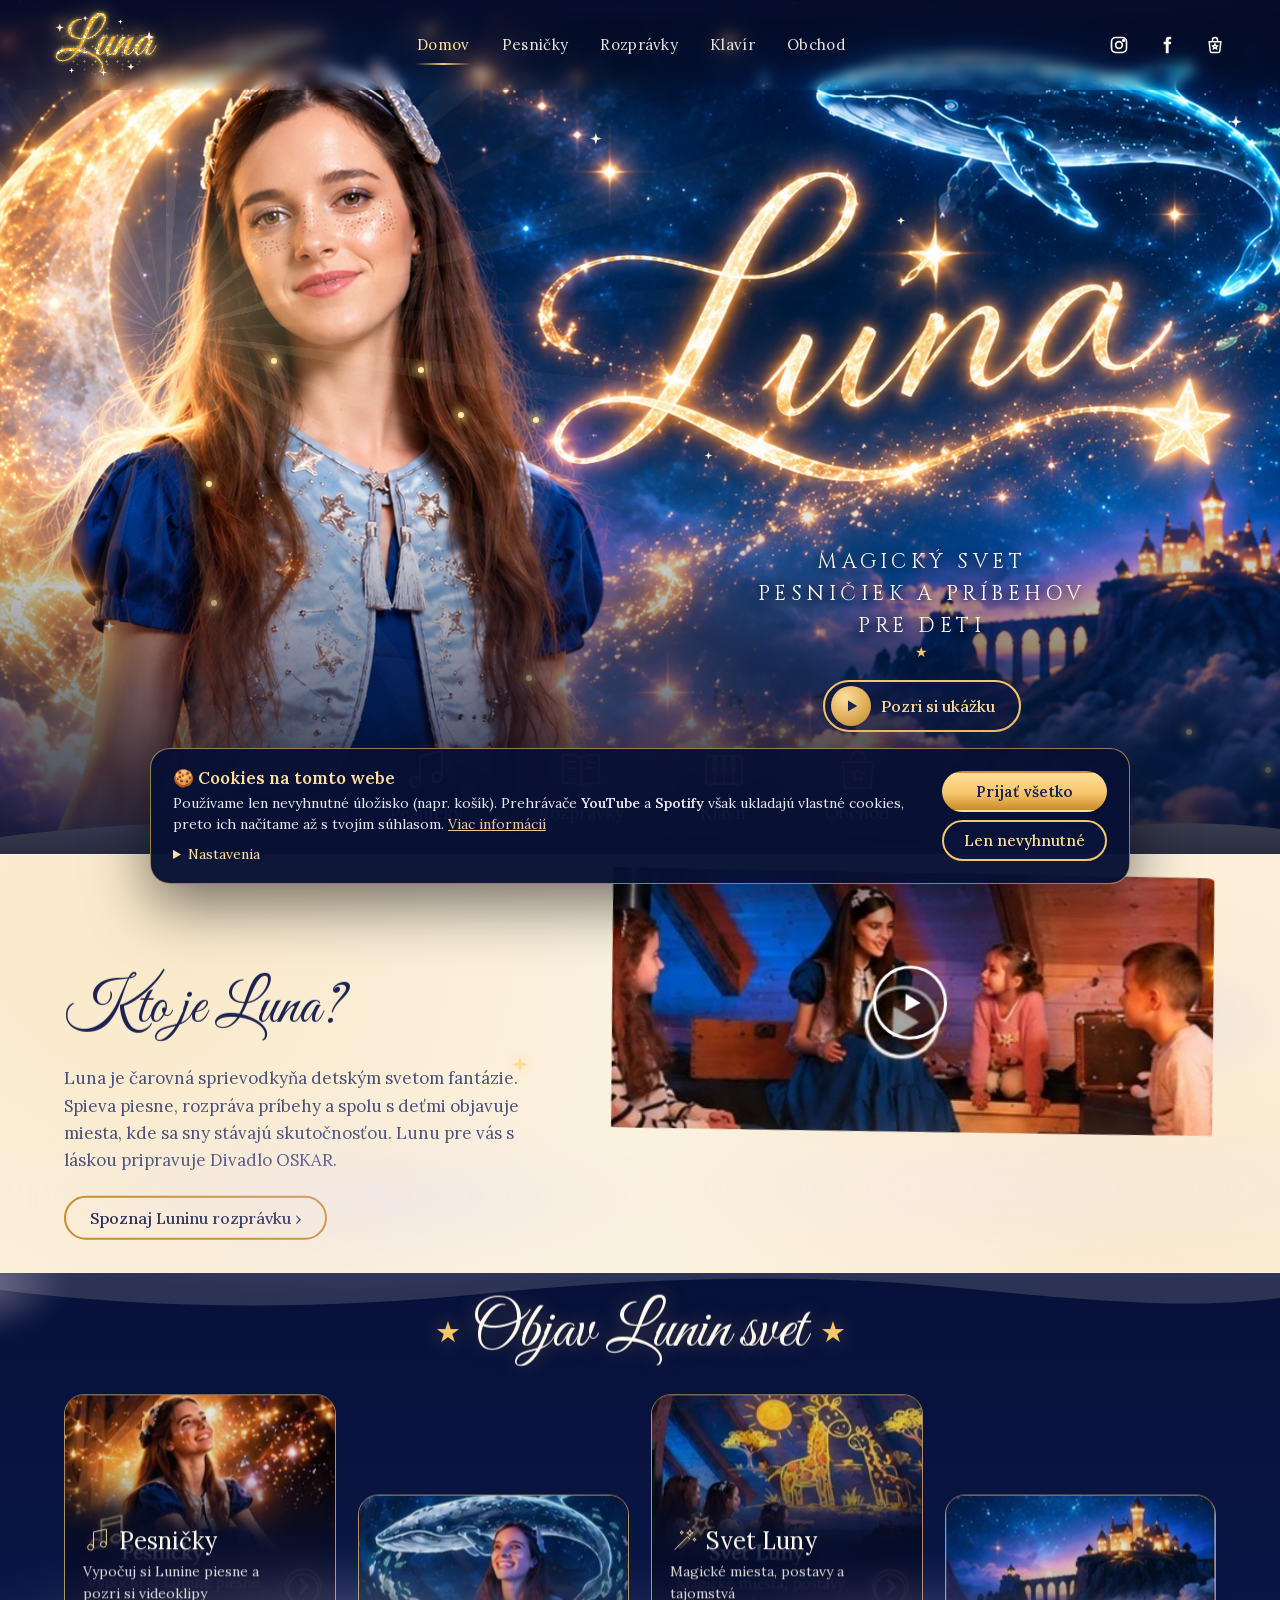
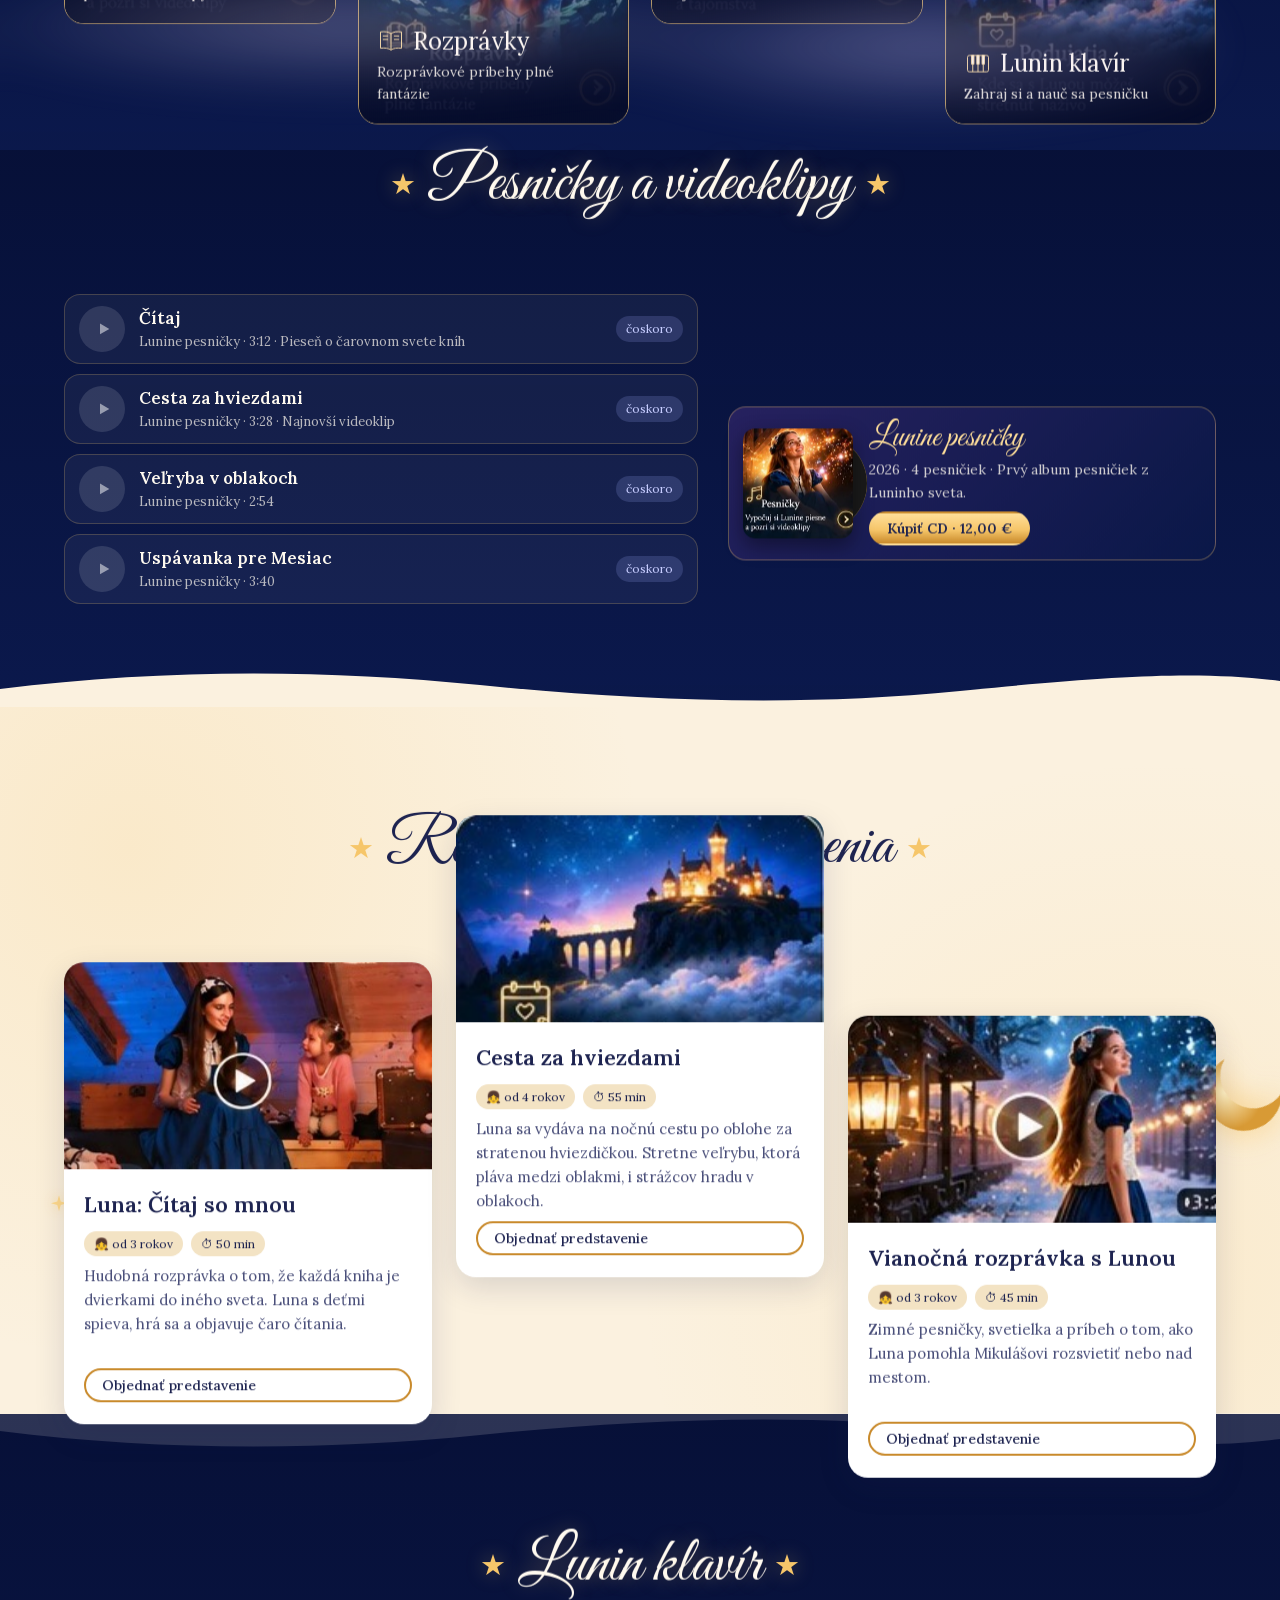
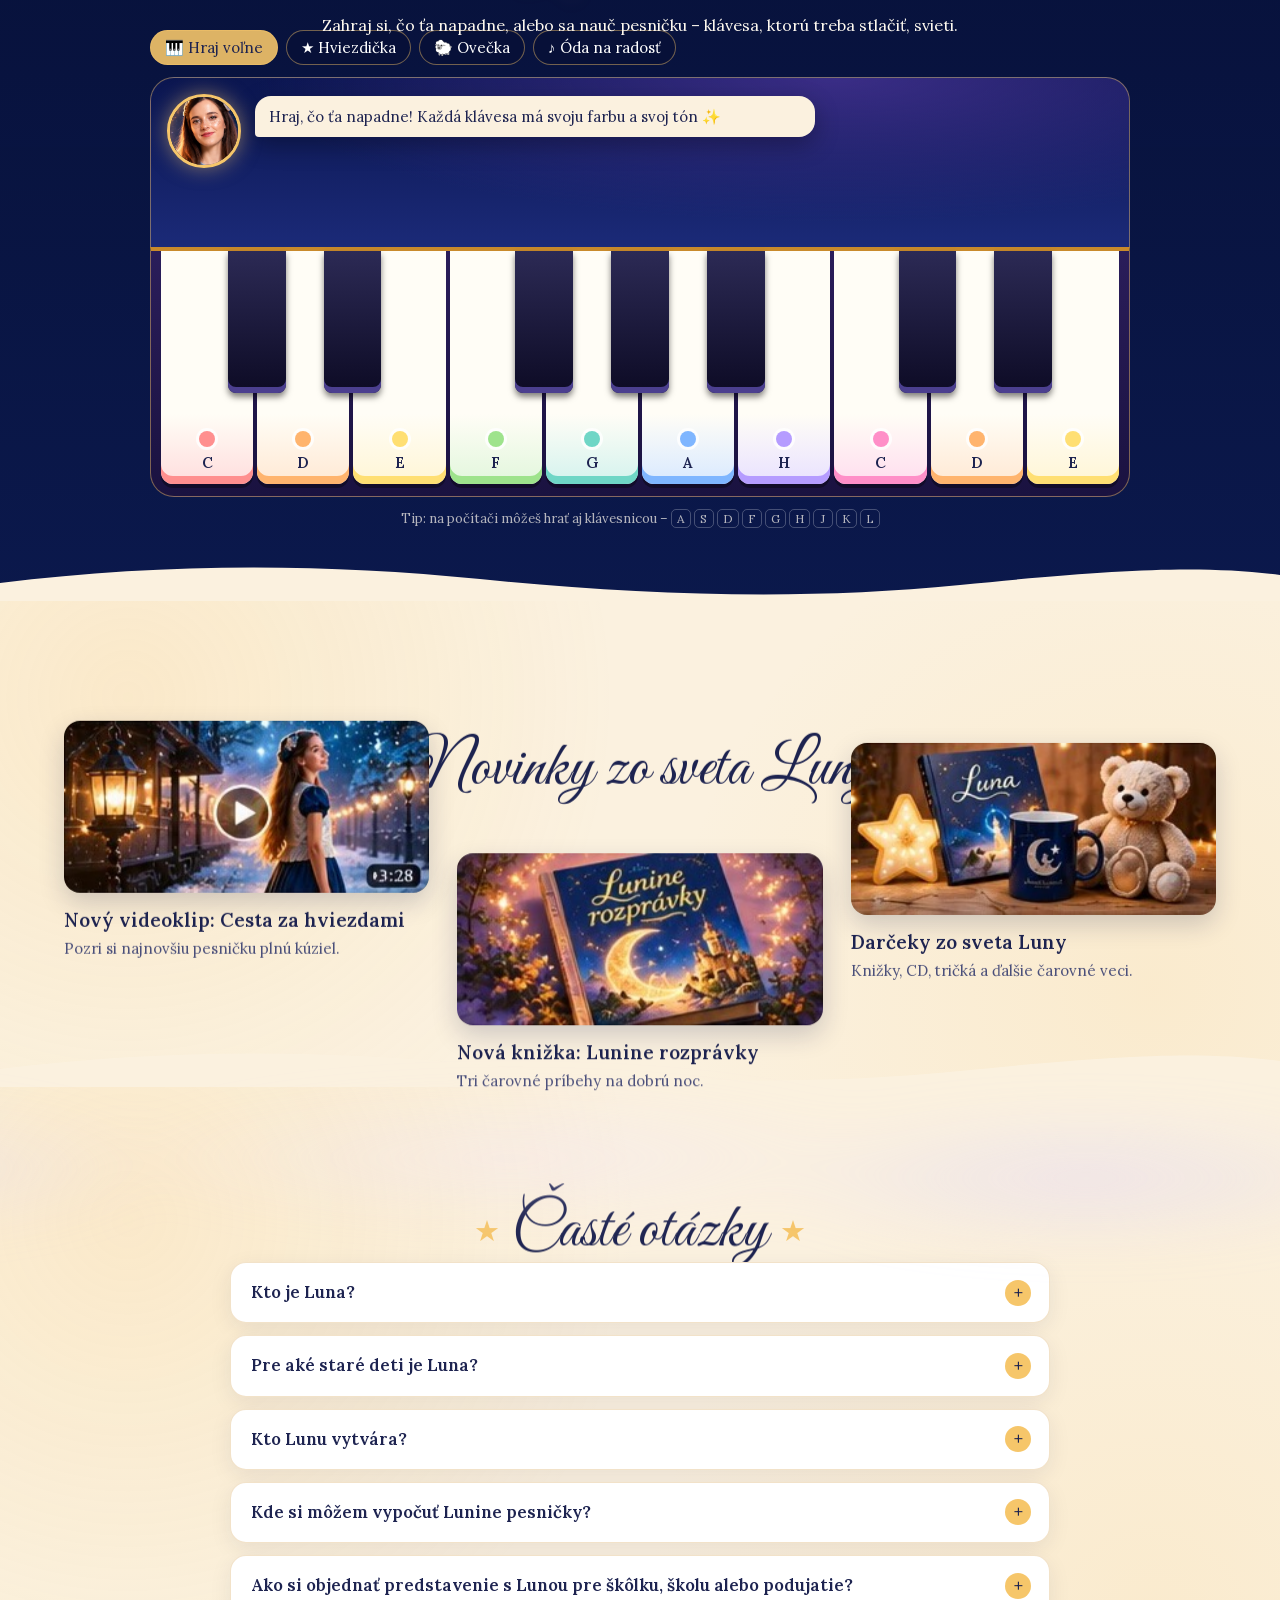
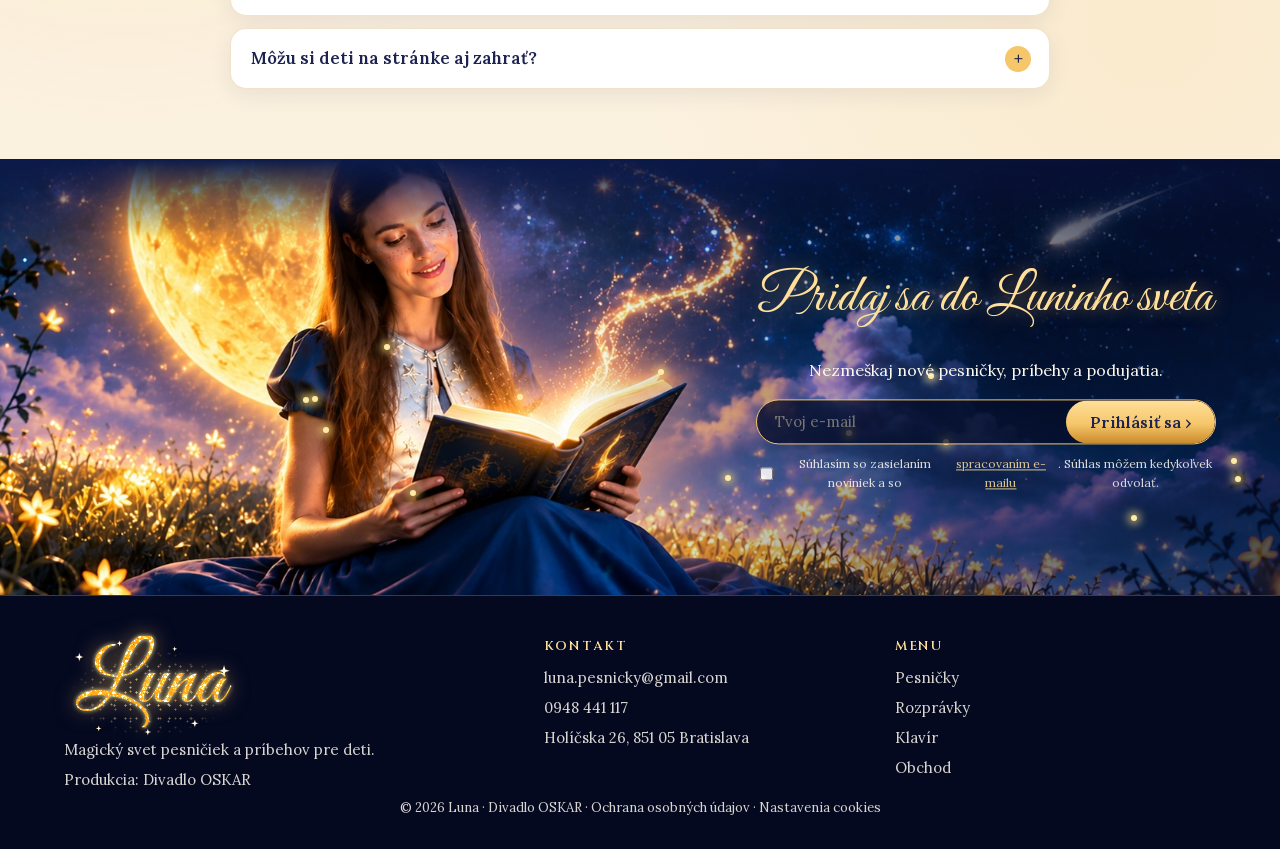
==== commit ad9265da: "GDPR, súhlas s cookies a súkromie - stránka Ochrana osobných údajov (objednávky, novinky, práva, coo" ====
--- a/index.html
+++ b/index.html
@@ -168,9 +168,7 @@
  ]
 }
   </script>
-  <link rel="preconnect" href="https://fonts.googleapis.com">
-  <link rel="preconnect" href="https://fonts.gstatic.com" crossorigin>
-  <link href="https://fonts.googleapis.com/css2?family=Cinzel:wght@400;600&family=Great+Vibes&family=Lora:ital,wght@0,400;0,500;0,600;1,400&display=swap" rel="stylesheet">
+  <link rel="stylesheet" href="css/fonts.css">
   <link rel="stylesheet" href="css/luna.css">
   <link rel="stylesheet" href="css/cinema.css">
   <link rel="stylesheet" href="css/game.css">
@@ -299,11 +297,12 @@
           <input class="hp" name="website" tabindex="-1" autocomplete="off" aria-hidden="true">
           <button class="btn btn-gold" type="submit">Prihlásiť sa ›</button>
         </form>
-        <label class="consent"><input type="checkbox" required form="joinForm"> Súhlasím so spracovaním osobných údajov.</label>
+        <label class="consent"><input type="checkbox" required form="joinForm"> Súhlasím so zasielaním noviniek a so <a href="ochrana-osobnych-udajov.html#newsletter">spracovaním e-mailu</a>. Súhlas môžem kedykoľvek odvolať.</label>
       </div>
     </section>
   </main>
 
+  <script src="js/consent.js"></script>
   <script src="js/store.js"></script>
   <script src="js/magic.js"></script>
   <script src="js/cinema.js"></script>
--- a/css/fonts.css
+++ b/css/fonts.css
@@ -0,0 +1,127 @@
+/* Písma uložené priamo na webe (bez Google Fonts – žiadne IP adresy návštevníkov do USA) */
+/* latin-ext */
+@font-face {
+  font-family: 'Cinzel';
+  font-style: normal;
+  font-weight: 400;
+  font-display: swap;
+  src: url(../fonts/cinzel-400-latin-ext.woff2) format('woff2');
+  unicode-range: U+0100-02BA, U+02BD-02C5, U+02C7-02CC, U+02CE-02D7, U+02DD-02FF, U+0304, U+0308, U+0329, U+1D00-1DBF, U+1E00-1E9F, U+1EF2-1EFF, U+2020, U+20A0-20AB, U+20AD-20C4, U+2113, U+2C60-2C7F, U+A720-A7FF;
+}
+/* latin */
+@font-face {
+  font-family: 'Cinzel';
+  font-style: normal;
+  font-weight: 400;
+  font-display: swap;
+  src: url(../fonts/cinzel-400-latin.woff2) format('woff2');
+  unicode-range: U+0000-00FF, U+0131, U+0152-0153, U+02BB-02BC, U+02C6, U+02DA, U+02DC, U+0304, U+0308, U+0329, U+2000-206F, U+20AC, U+2122, U+2191, U+2193, U+2212, U+2215, U+FEFF, U+FFFD;
+}
+/* latin-ext */
+@font-face {
+  font-family: 'Cinzel';
+  font-style: normal;
+  font-weight: 600;
+  font-display: swap;
+  src: url(../fonts/cinzel-400-latin-ext.woff2) format('woff2');
+  unicode-range: U+0100-02BA, U+02BD-02C5, U+02C7-02CC, U+02CE-02D7, U+02DD-02FF, U+0304, U+0308, U+0329, U+1D00-1DBF, U+1E00-1E9F, U+1EF2-1EFF, U+2020, U+20A0-20AB, U+20AD-20C4, U+2113, U+2C60-2C7F, U+A720-A7FF;
+}
+/* latin */
+@font-face {
+  font-family: 'Cinzel';
+  font-style: normal;
+  font-weight: 600;
+  font-display: swap;
+  src: url(../fonts/cinzel-400-latin.woff2) format('woff2');
+  unicode-range: U+0000-00FF, U+0131, U+0152-0153, U+02BB-02BC, U+02C6, U+02DA, U+02DC, U+0304, U+0308, U+0329, U+2000-206F, U+20AC, U+2122, U+2191, U+2193, U+2212, U+2215, U+FEFF, U+FFFD;
+}
+/* latin-ext */
+@font-face {
+  font-family: 'Great Vibes';
+  font-style: normal;
+  font-weight: 400;
+  font-display: swap;
+  src: url(../fonts/greatvibes-400-latin-ext.woff2) format('woff2');
+  unicode-range: U+0100-02BA, U+02BD-02C5, U+02C7-02CC, U+02CE-02D7, U+02DD-02FF, U+0304, U+0308, U+0329, U+1D00-1DBF, U+1E00-1E9F, U+1EF2-1EFF, U+2020, U+20A0-20AB, U+20AD-20C4, U+2113, U+2C60-2C7F, U+A720-A7FF;
+}
+/* latin */
+@font-face {
+  font-family: 'Great Vibes';
+  font-style: normal;
+  font-weight: 400;
+  font-display: swap;
+  src: url(../fonts/greatvibes-400-latin.woff2) format('woff2');
+  unicode-range: U+0000-00FF, U+0131, U+0152-0153, U+02BB-02BC, U+02C6, U+02DA, U+02DC, U+0304, U+0308, U+0329, U+2000-206F, U+20AC, U+2122, U+2191, U+2193, U+2212, U+2215, U+FEFF, U+FFFD;
+}
+/* latin-ext */
+@font-face {
+  font-family: 'Lora';
+  font-style: italic;
+  font-weight: 400;
+  font-display: swap;
+  src: url(../fonts/lora-400i-latin-ext.woff2) format('woff');
+  unicode-range: U+0100-02BA, U+02BD-02C5, U+02C7-02CC, U+02CE-02D7, U+02DD-02FF, U+0304, U+0308, U+0329, U+1D00-1DBF, U+1E00-1E9F, U+1EF2-1EFF, U+2020, U+20A0-20AB, U+20AD-20C4, U+2113, U+2C60-2C7F, U+A720-A7FF;
+}
+/* latin */
+@font-face {
+  font-family: 'Lora';
+  font-style: italic;
+  font-weight: 400;
+  font-display: swap;
+  src: url(../fonts/lora-400i-latin.woff2) format('woff');
+  unicode-range: U+0000-00FF, U+0131, U+0152-0153, U+02BB-02BC, U+02C6, U+02DA, U+02DC, U+0304, U+0308, U+0329, U+2000-206F, U+20AC, U+2122, U+2191, U+2193, U+2212, U+2215, U+FEFF, U+FFFD;
+}
+/* latin-ext */
+@font-face {
+  font-family: 'Lora';
+  font-style: normal;
+  font-weight: 400;
+  font-display: swap;
+  src: url(../fonts/lora-400-latin-ext.woff2) format('woff2');
+  unicode-range: U+0100-02BA, U+02BD-02C5, U+02C7-02CC, U+02CE-02D7, U+02DD-02FF, U+0304, U+0308, U+0329, U+1D00-1DBF, U+1E00-1E9F, U+1EF2-1EFF, U+2020, U+20A0-20AB, U+20AD-20C4, U+2113, U+2C60-2C7F, U+A720-A7FF;
+}
+/* latin */
+@font-face {
+  font-family: 'Lora';
+  font-style: normal;
+  font-weight: 400;
+  font-display: swap;
+  src: url(../fonts/lora-400-latin.woff2) format('woff2');
+  unicode-range: U+0000-00FF, U+0131, U+0152-0153, U+02BB-02BC, U+02C6, U+02DA, U+02DC, U+0304, U+0308, U+0329, U+2000-206F, U+20AC, U+2122, U+2191, U+2193, U+2212, U+2215, U+FEFF, U+FFFD;
+}
+/* latin-ext */
+@font-face {
+  font-family: 'Lora';
+  font-style: normal;
+  font-weight: 500;
+  font-display: swap;
+  src: url(../fonts/lora-400-latin-ext.woff2) format('woff2');
+  unicode-range: U+0100-02BA, U+02BD-02C5, U+02C7-02CC, U+02CE-02D7, U+02DD-02FF, U+0304, U+0308, U+0329, U+1D00-1DBF, U+1E00-1E9F, U+1EF2-1EFF, U+2020, U+20A0-20AB, U+20AD-20C4, U+2113, U+2C60-2C7F, U+A720-A7FF;
+}
+/* latin */
+@font-face {
+  font-family: 'Lora';
+  font-style: normal;
+  font-weight: 500;
+  font-display: swap;
+  src: url(../fonts/lora-400-latin.woff2) format('woff2');
+  unicode-range: U+0000-00FF, U+0131, U+0152-0153, U+02BB-02BC, U+02C6, U+02DA, U+02DC, U+0304, U+0308, U+0329, U+2000-206F, U+20AC, U+2122, U+2191, U+2193, U+2212, U+2215, U+FEFF, U+FFFD;
+}
+/* latin-ext */
+@font-face {
+  font-family: 'Lora';
+  font-style: normal;
+  font-weight: 600;
+  font-display: swap;
+  src: url(../fonts/lora-400-latin-ext.woff2) format('woff2');
+  unicode-range: U+0100-02BA, U+02BD-02C5, U+02C7-02CC, U+02CE-02D7, U+02DD-02FF, U+0304, U+0308, U+0329, U+1D00-1DBF, U+1E00-1E9F, U+1EF2-1EFF, U+2020, U+20A0-20AB, U+20AD-20C4, U+2113, U+2C60-2C7F, U+A720-A7FF;
+}
+/* latin */
+@font-face {
+  font-family: 'Lora';
+  font-style: normal;
+  font-weight: 600;
+  font-display: swap;
+  src: url(../fonts/lora-400-latin.woff2) format('woff2');
+  unicode-range: U+0000-00FF, U+0131, U+0152-0153, U+02BB-02BC, U+02C6, U+02DA, U+02DC, U+0304, U+0308, U+0329, U+2000-206F, U+20AC, U+2122, U+2191, U+2193, U+2212, U+2215, U+FEFF, U+FFFD;
+}
--- a/css/luna.css
+++ b/css/luna.css
@@ -628,3 +628,48 @@
 
 /* pasca na robotov (pole, ktoré človek nevidí) */
 .hp { position: absolute !important; left: -10000px !important; width: 1px; height: 1px; opacity: 0; }
+
+/* ---------- súhlas s cookies ---------- */
+.consent-bar {
+  position: fixed; z-index: 300; left: 16px; right: 16px; bottom: 16px; max-width: 980px; margin: 0 auto;
+  display: flex; gap: 20px; align-items: center; padding: 18px 22px; border-radius: 20px;
+  background: rgba(8, 16, 52, .97); color: #fff; border: 1.5px solid rgba(246, 198, 106, .6);
+  box-shadow: 0 20px 60px rgba(0, 0, 0, .55); transform: translateY(140%); transition: transform .35s cubic-bezier(.2, .8, .2, 1);
+}
+.consent-bar.show { transform: none; }
+.consent-bar h2 { margin: 0 0 4px; font: 600 17px var(--f-body); color: var(--gold-2); }
+.consent-bar p { margin: 0; font-size: 14px; line-height: 1.5; opacity: .9; }
+.consent-bar a { color: var(--gold-2); }
+.cb-text { flex: 1; min-width: 0; }
+.cb-btns { display: flex; flex-direction: column; gap: 8px; flex: none; }
+.cb-btns .btn { justify-content: center; padding: 9px 20px; font-size: 15px; }
+.cb-more { margin-top: 8px; font-size: 14px; }
+.cb-more summary { cursor: pointer; color: var(--gold-2); }
+.cb-opt { display: flex; gap: 8px; align-items: flex-start; margin: 8px 0; }
+.cb-opt input { margin-top: 3px; accent-color: var(--gold); }
+@media (max-width: 640px) {
+  .consent-bar { flex-direction: column; align-items: stretch; left: 10px; right: 10px; bottom: 10px; padding: 16px; gap: 12px; }
+  .cb-btns { flex-direction: row; } .cb-btns .btn { flex: 1; padding: 9px 10px; }
+}
+.embed-ask {
+  display: grid; place-items: center; gap: 10px; text-align: center; padding: 28px 20px; min-height: 220px; height: 100%;
+  border-radius: 16px; border: 1.5px dashed rgba(246, 198, 106, .5); background: rgba(8, 16, 52, .6);
+}
+.embed-ask p { margin: 0; max-width: 360px; font-size: 14px; opacity: .9; }
+.embed-ask a { font-size: 13px; color: var(--gold-2); }
+.yt-frame .embed-ask { position: absolute; inset: 0; min-height: 0; border: 0; border-radius: 0; }
+.copyright a { color: inherit; }
+.join .consent a, .checkout a { color: var(--gold-2); }
+
+/* ---------- právne stránky ---------- */
+.legal .section-inner { max-width: 820px; }
+.legal h1.section-title { font-size: clamp(44px, 7vw, 64px); }
+.legal h2 { font: 600 21px var(--f-body); margin: 30px 0 8px; color: var(--ink); scroll-margin-top: 90px; }
+.legal p, .legal li { line-height: 1.7; color: var(--ink-soft); }
+.legal a:not(.btn) { color: var(--gold-deep); }
+.legal-meta { text-align: center; margin-top: -18px; font-size: 14px; }
+.legal .todo { background: #fff1c9; color: #8a5a00; padding: 0 4px; border-radius: 4px; }
+.legal-table { width: 100%; border-collapse: collapse; font-size: 14px; margin: 10px 0 16px; background: #fff; border-radius: 12px; overflow: hidden; }
+.legal-table th, .legal-table td { text-align: left; padding: 9px 12px; border-bottom: 1px solid #eee3cc; vertical-align: top; color: var(--ink); }
+.legal-table th { background: #f7ecd6; font-size: 12px; text-transform: uppercase; letter-spacing: .05em; }
+@media (max-width: 600px) { .legal-table { font-size: 12.5px; } .legal-table th, .legal-table td { padding: 7px 8px; } }
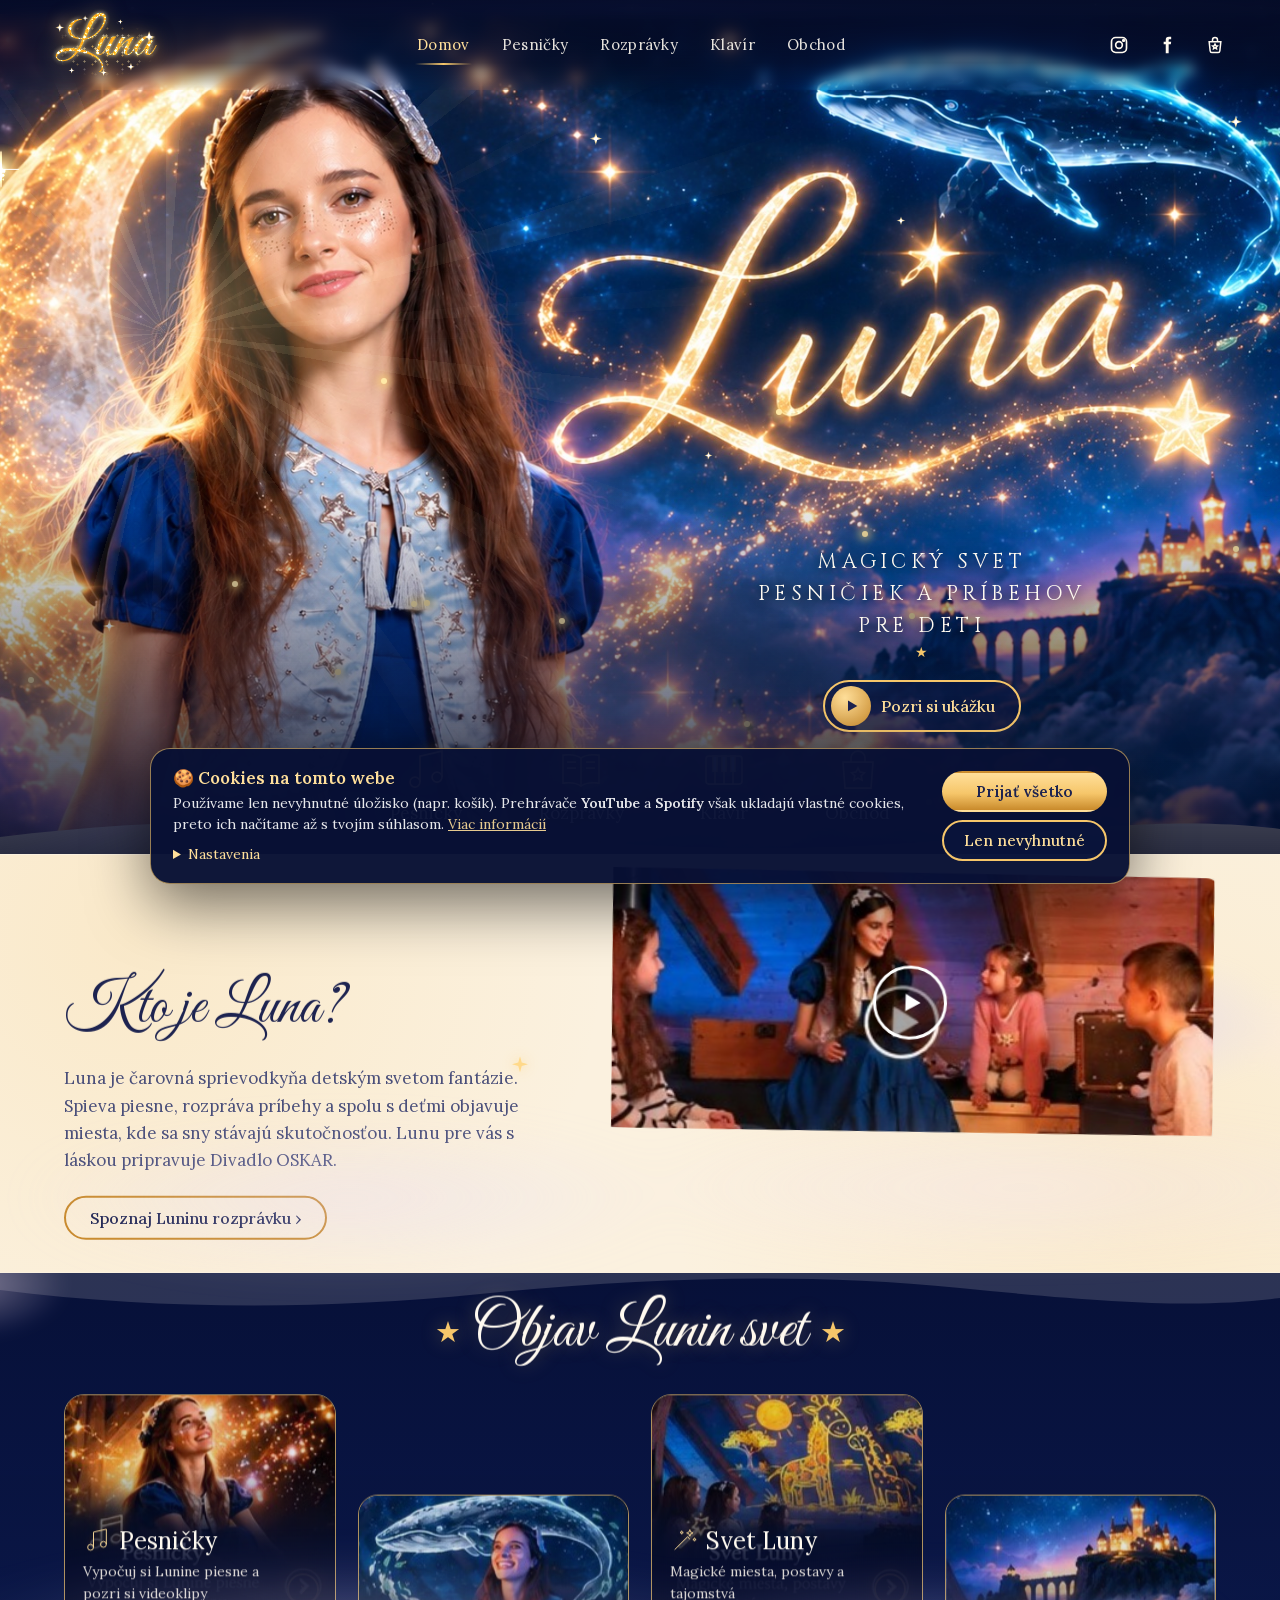
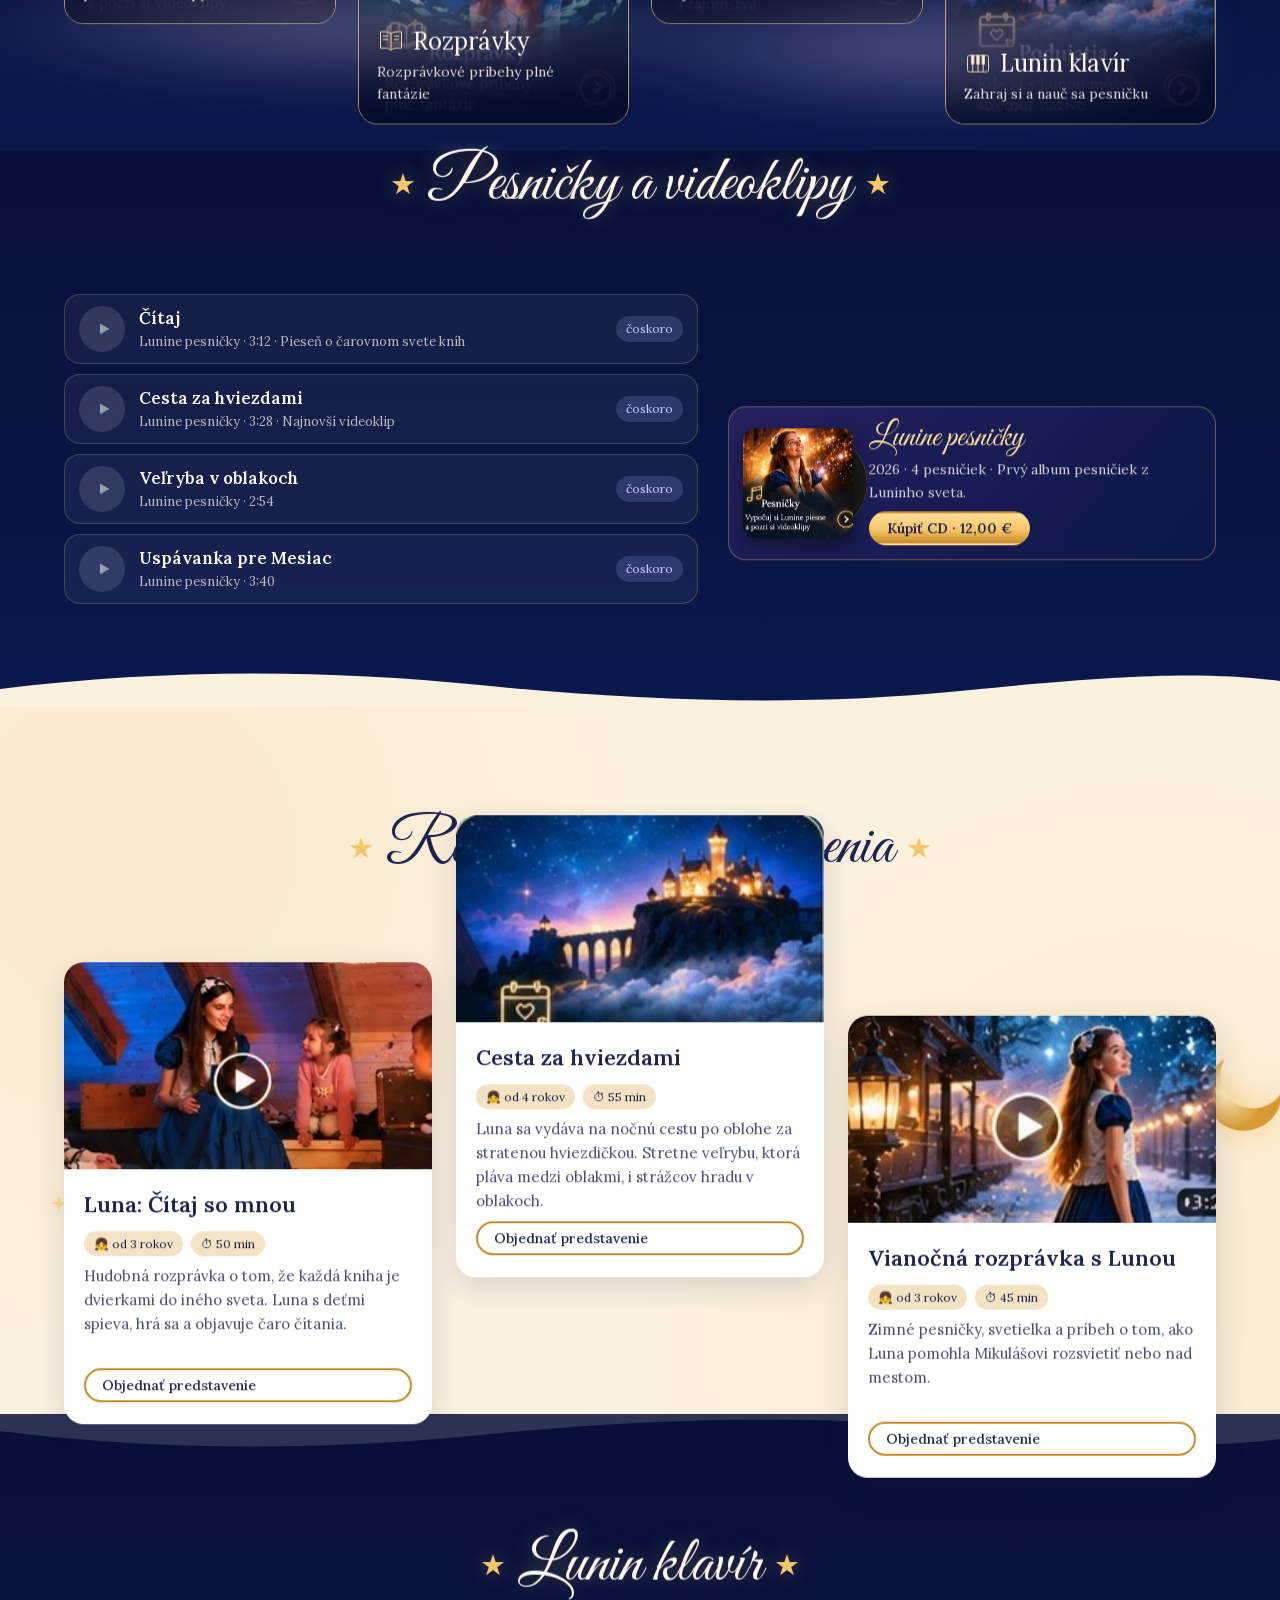
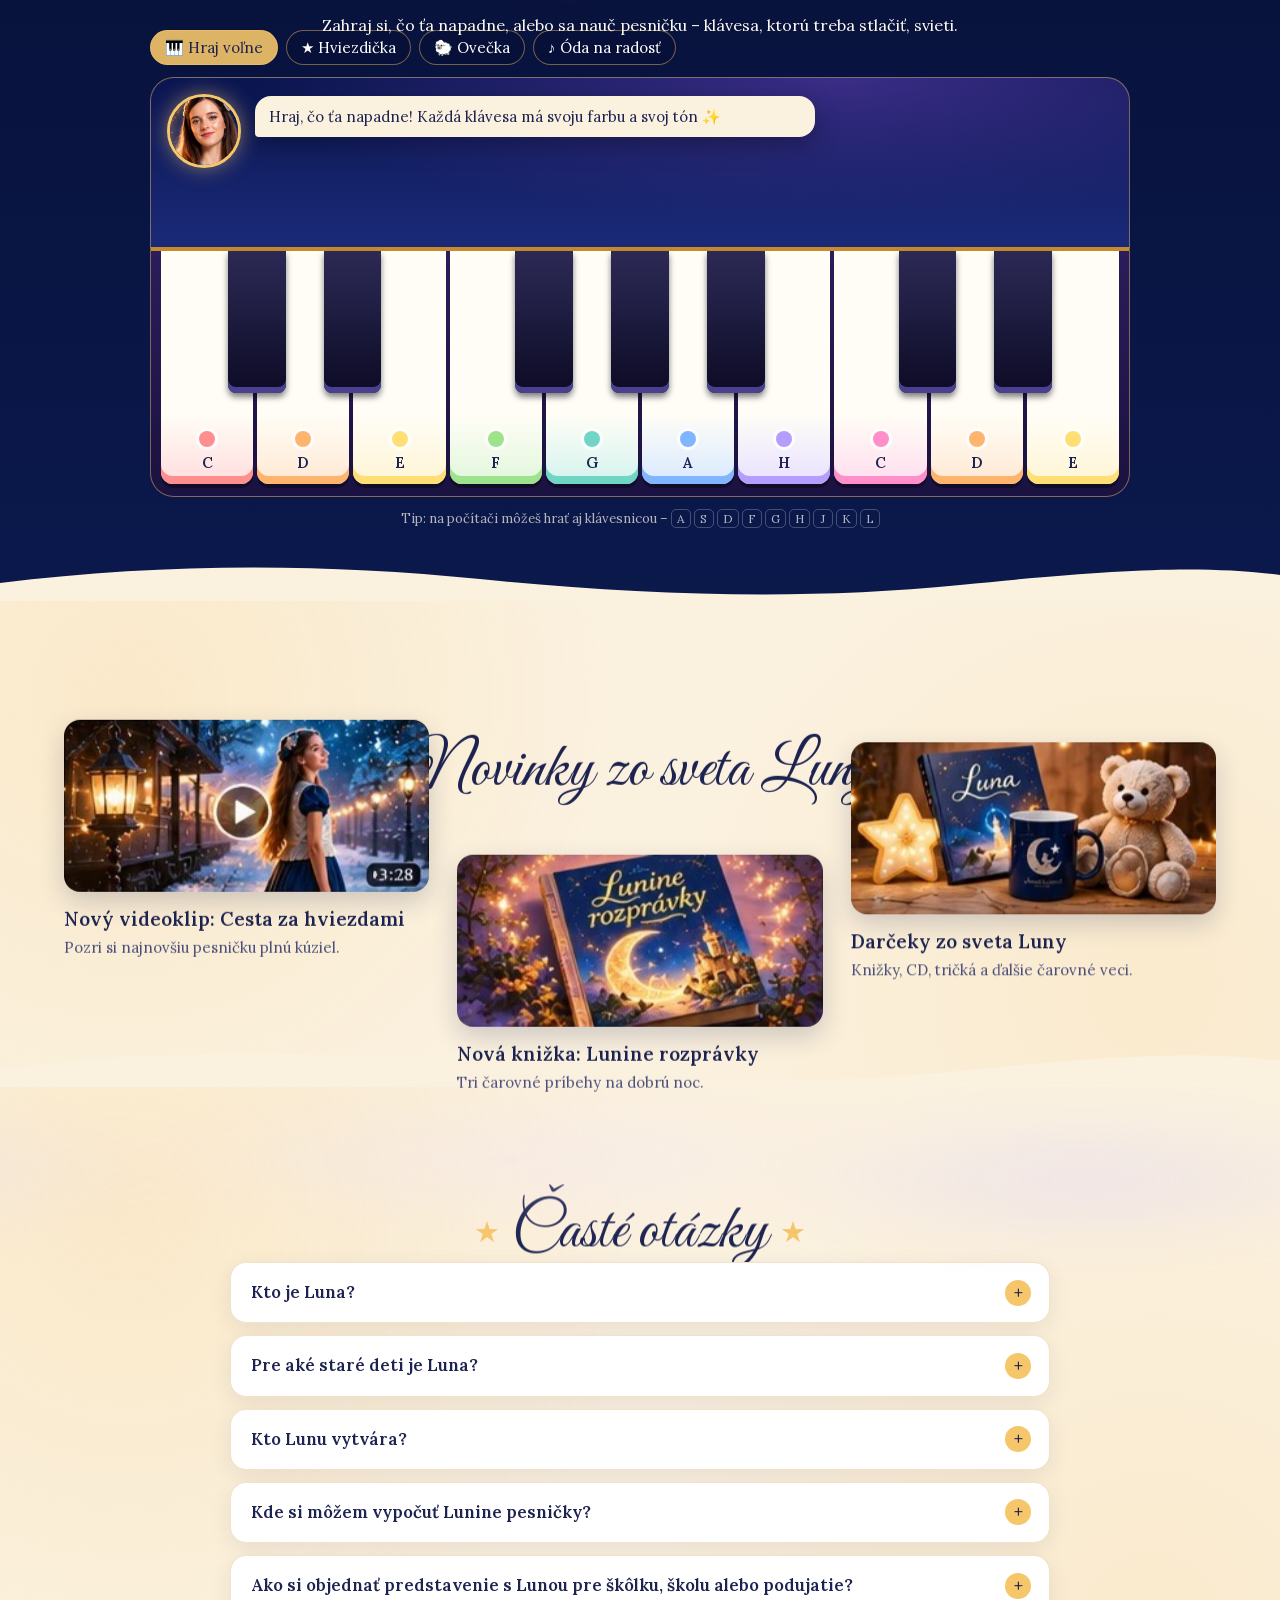
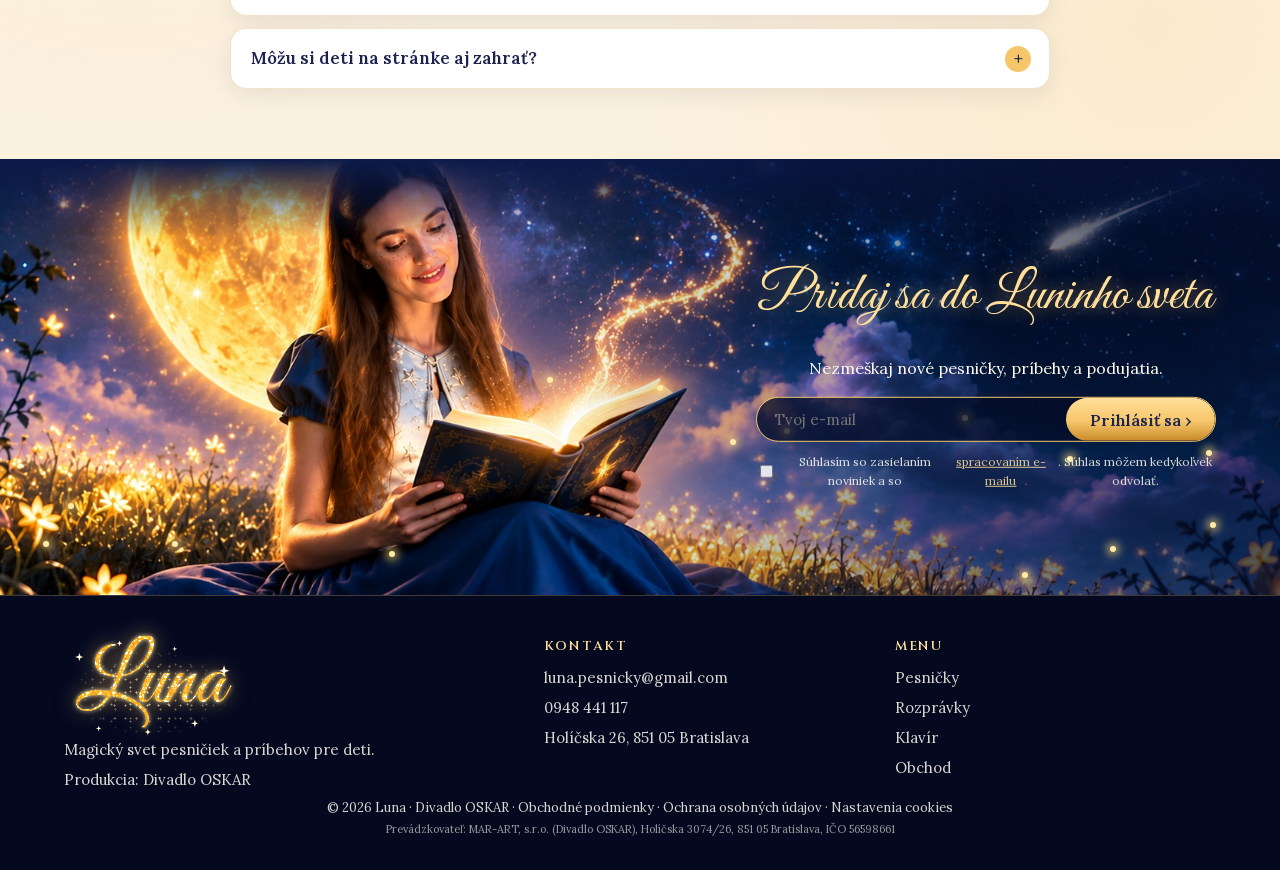
==== commit 88642ccf: "Prevádzkovateľ MAR-ART, s.r.o. a obchodné podmienky - Ochrana osobných údajov, pätička, JSON-LD a ll" ====
--- a/index.html
+++ b/index.html
@@ -47,8 +47,34 @@
    ],
    "inLanguage": "sk-SK",
    "publisher": {
+    "@id": "https://www.dievcazobrazka.sk/#prevadzkovatel"
+   }
+  },
+  {
+   "@type": "Organization",
+   "@id": "https://www.dievcazobrazka.sk/#prevadzkovatel",
+   "name": "MAR-ART, s.r.o.",
+   "legalName": "MAR-ART, s.r.o.",
+   "taxID": "2122379974",
+   "identifier": {
+    "@type": "PropertyValue",
+    "propertyID": "IČO",
+    "value": "56598661"
+   },
+   "email": "luna.pesnicky@gmail.com",
+   "telephone": "+421948441117",
+   "address": {
+    "@type": "PostalAddress",
+    "streetAddress": "Holíčska 3074/26",
+    "postalCode": "851 05",
+    "addressLocality": "Bratislava – Petržalka",
+    "addressCountry": "SK"
+   },
+   "url": "https://www.dievcazobrazka.sk/",
+   "brand": {
     "@id": "https://www.dievcazobrazka.sk/#divadlo-oskar"
-   }
+   },
+   "description": "Spoločnosť Divadla OSKAR, prevádzkovateľ webu a obchodu Luna."
   },
   {
    "@type": "PerformingGroup",
@@ -67,7 +93,10 @@
    "sameAs": [
     "https://www.instagram.com/divadlo.oskar/",
     "https://www.facebook.com/divadlo.oskar/"
-   ]
+   ],
+   "parentOrganization": {
+    "@id": "https://www.dievcazobrazka.sk/#prevadzkovatel"
+   }
   },
   {
    "@type": "CreativeWork",
--- a/css/luna.css
+++ b/css/luna.css
@@ -673,3 +673,5 @@
 .legal-table th, .legal-table td { text-align: left; padding: 9px 12px; border-bottom: 1px solid #eee3cc; vertical-align: top; color: var(--ink); }
 .legal-table th { background: #f7ecd6; font-size: 12px; text-transform: uppercase; letter-spacing: .05em; }
 @media (max-width: 600px) { .legal-table { font-size: 12.5px; } .legal-table th, .legal-table td { padding: 7px 8px; } }
+.legal-form { background: #fff; border: 1px dashed #d8c49c; border-radius: 12px; padding: 14px 18px; font-size: 14px; line-height: 1.9; color: var(--ink); margin: 10px 0 6px; }
+.site-footer small { opacity: .7; }
